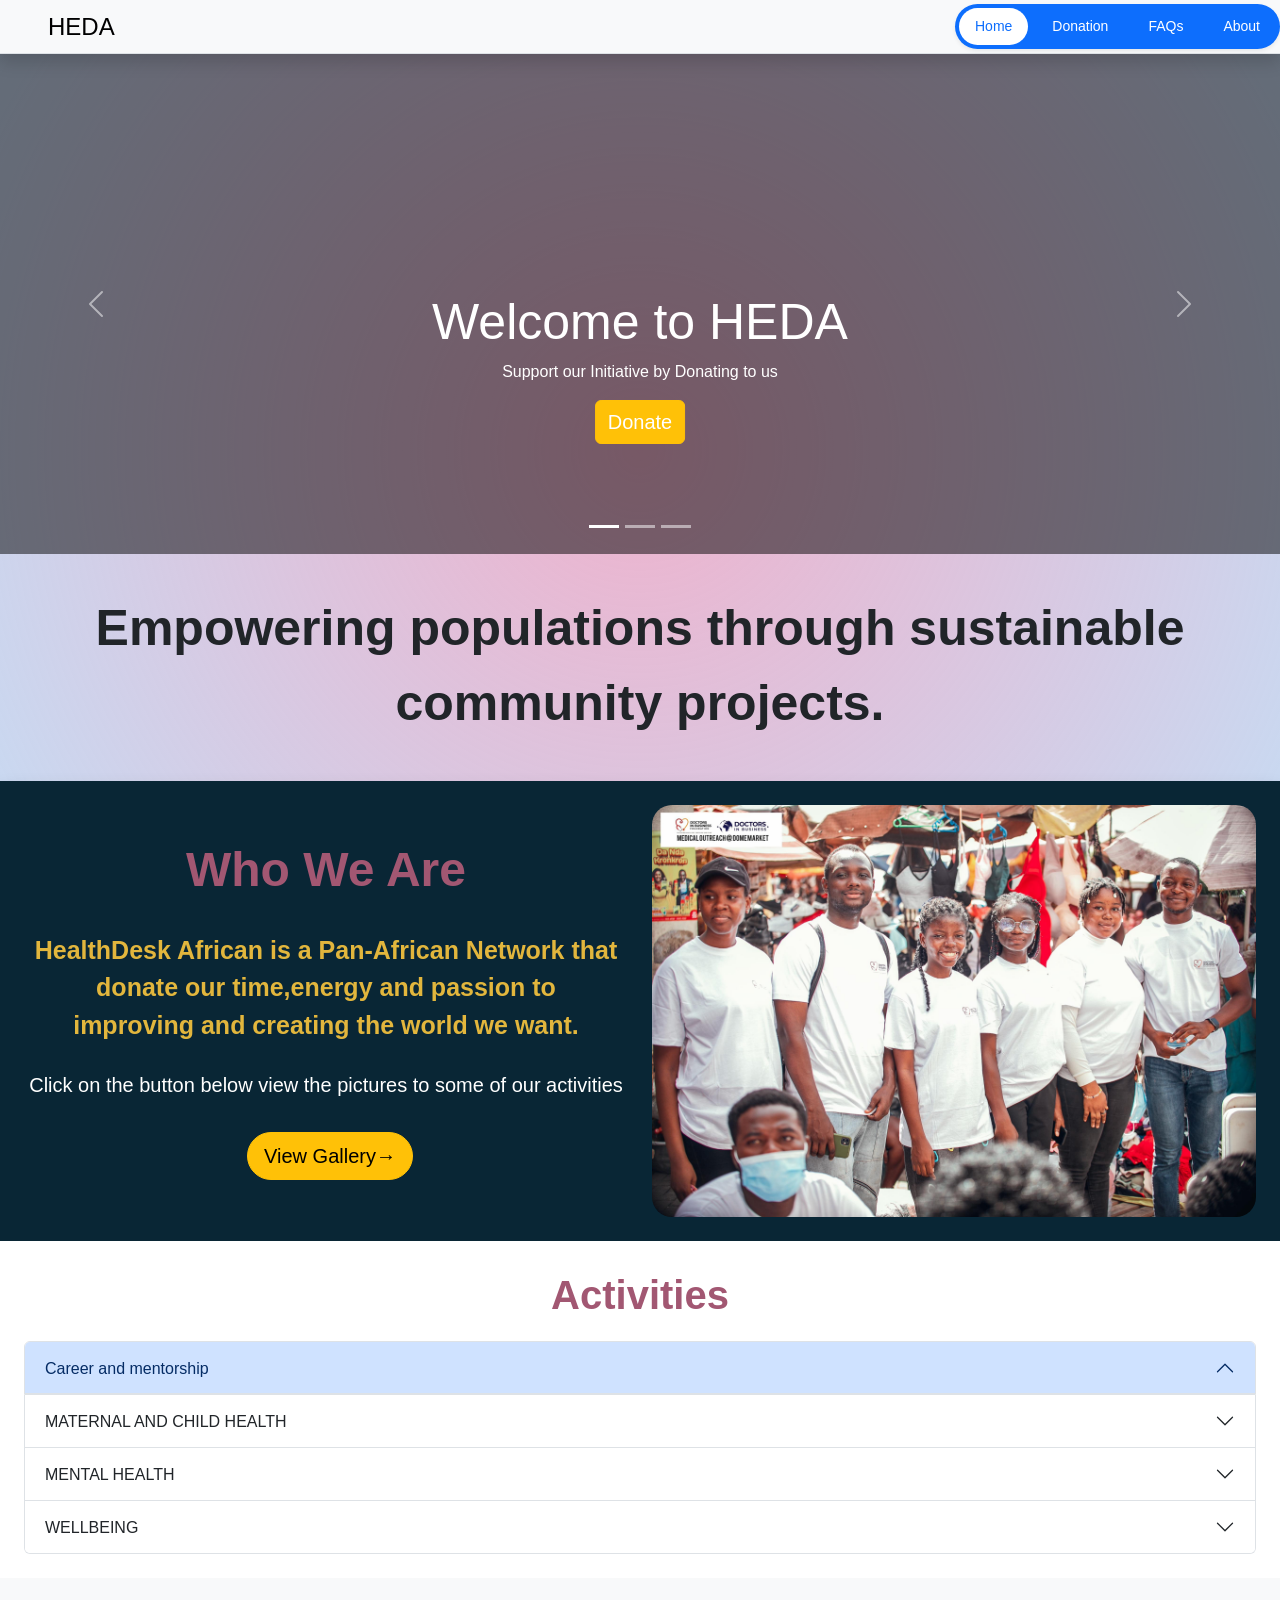
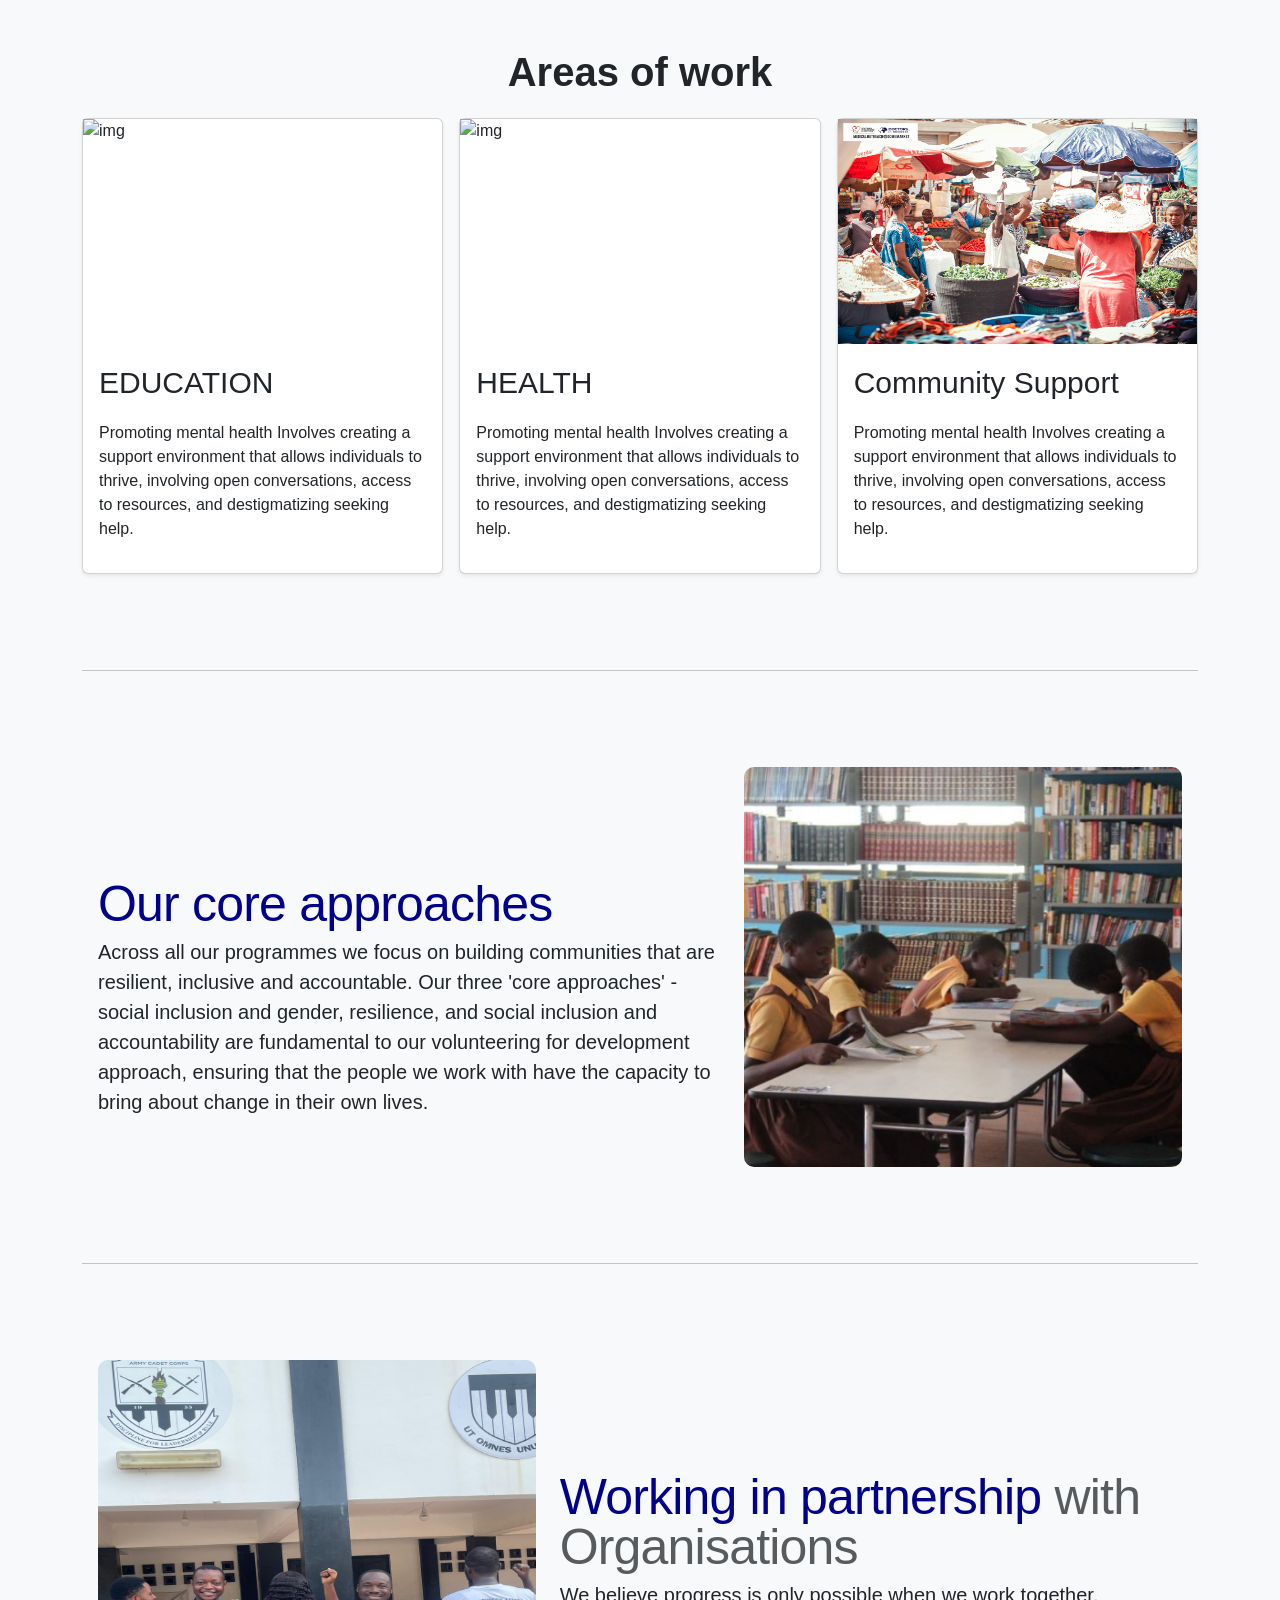
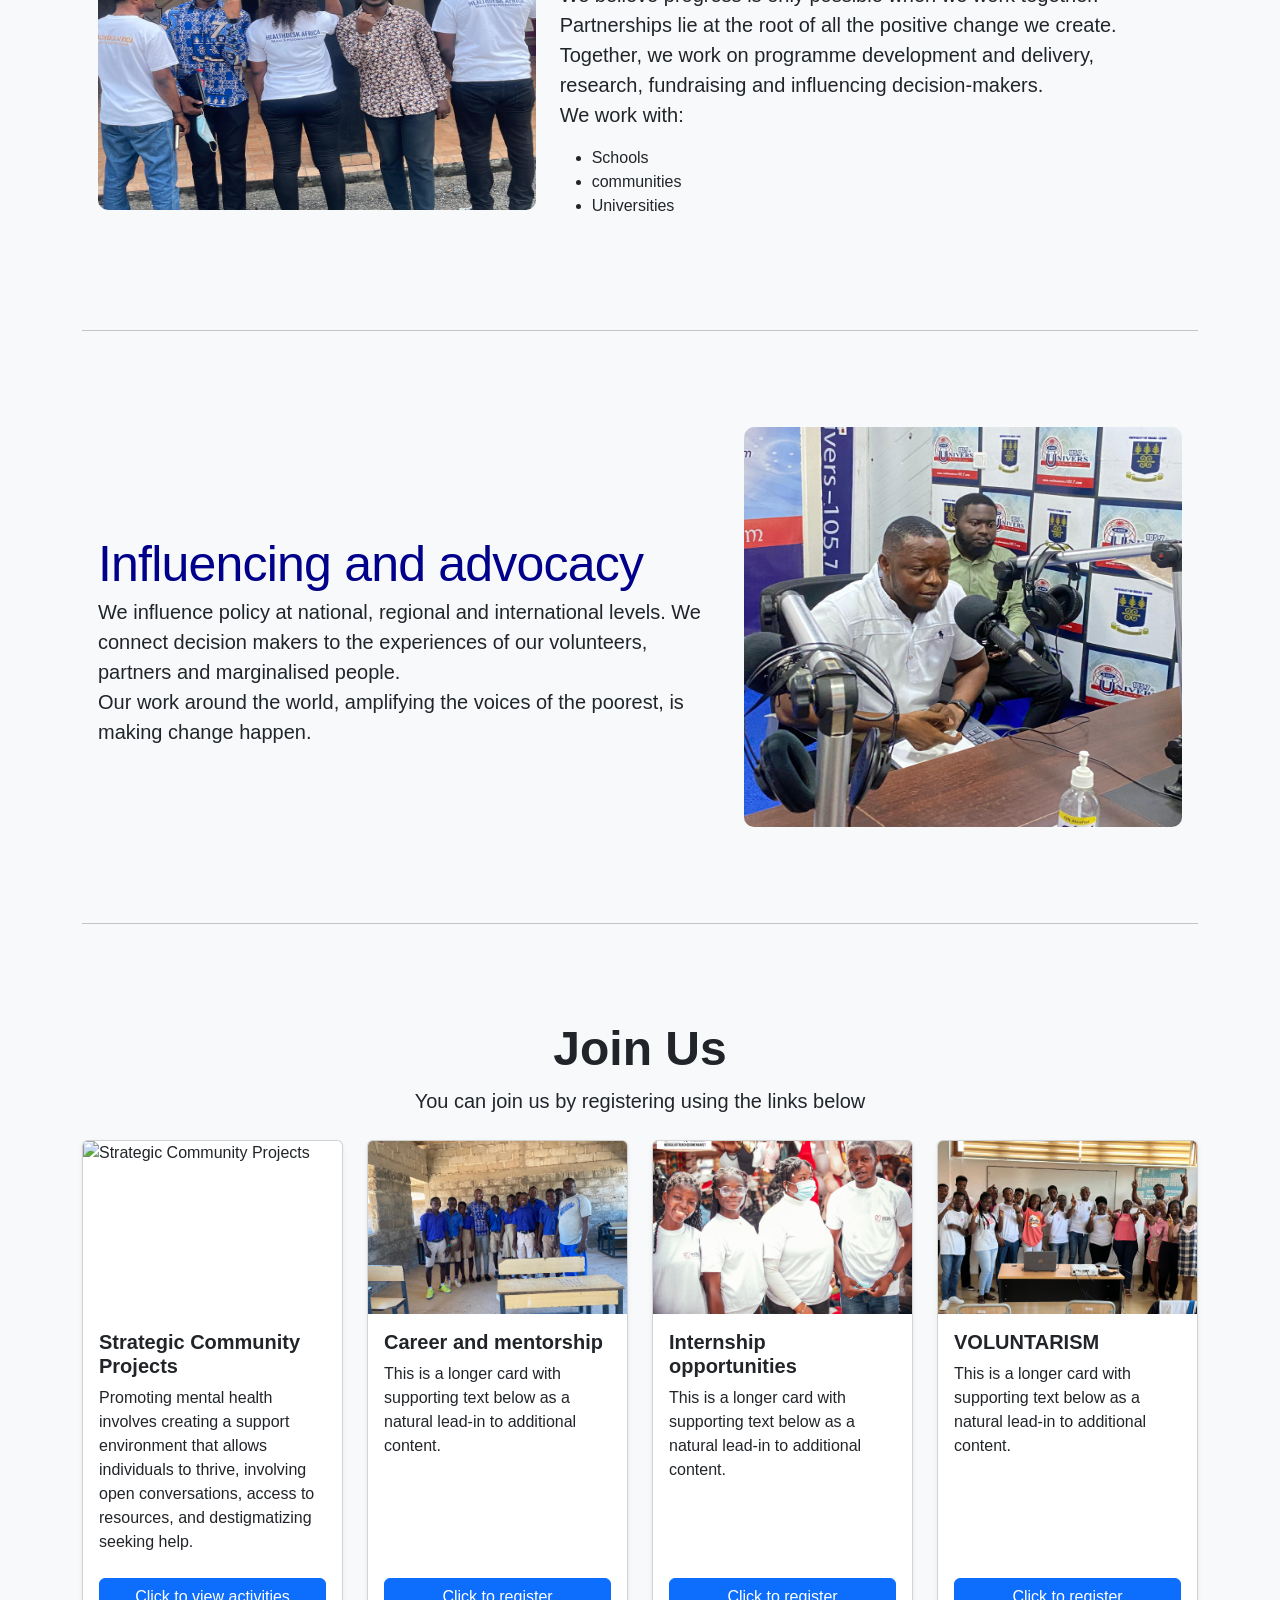
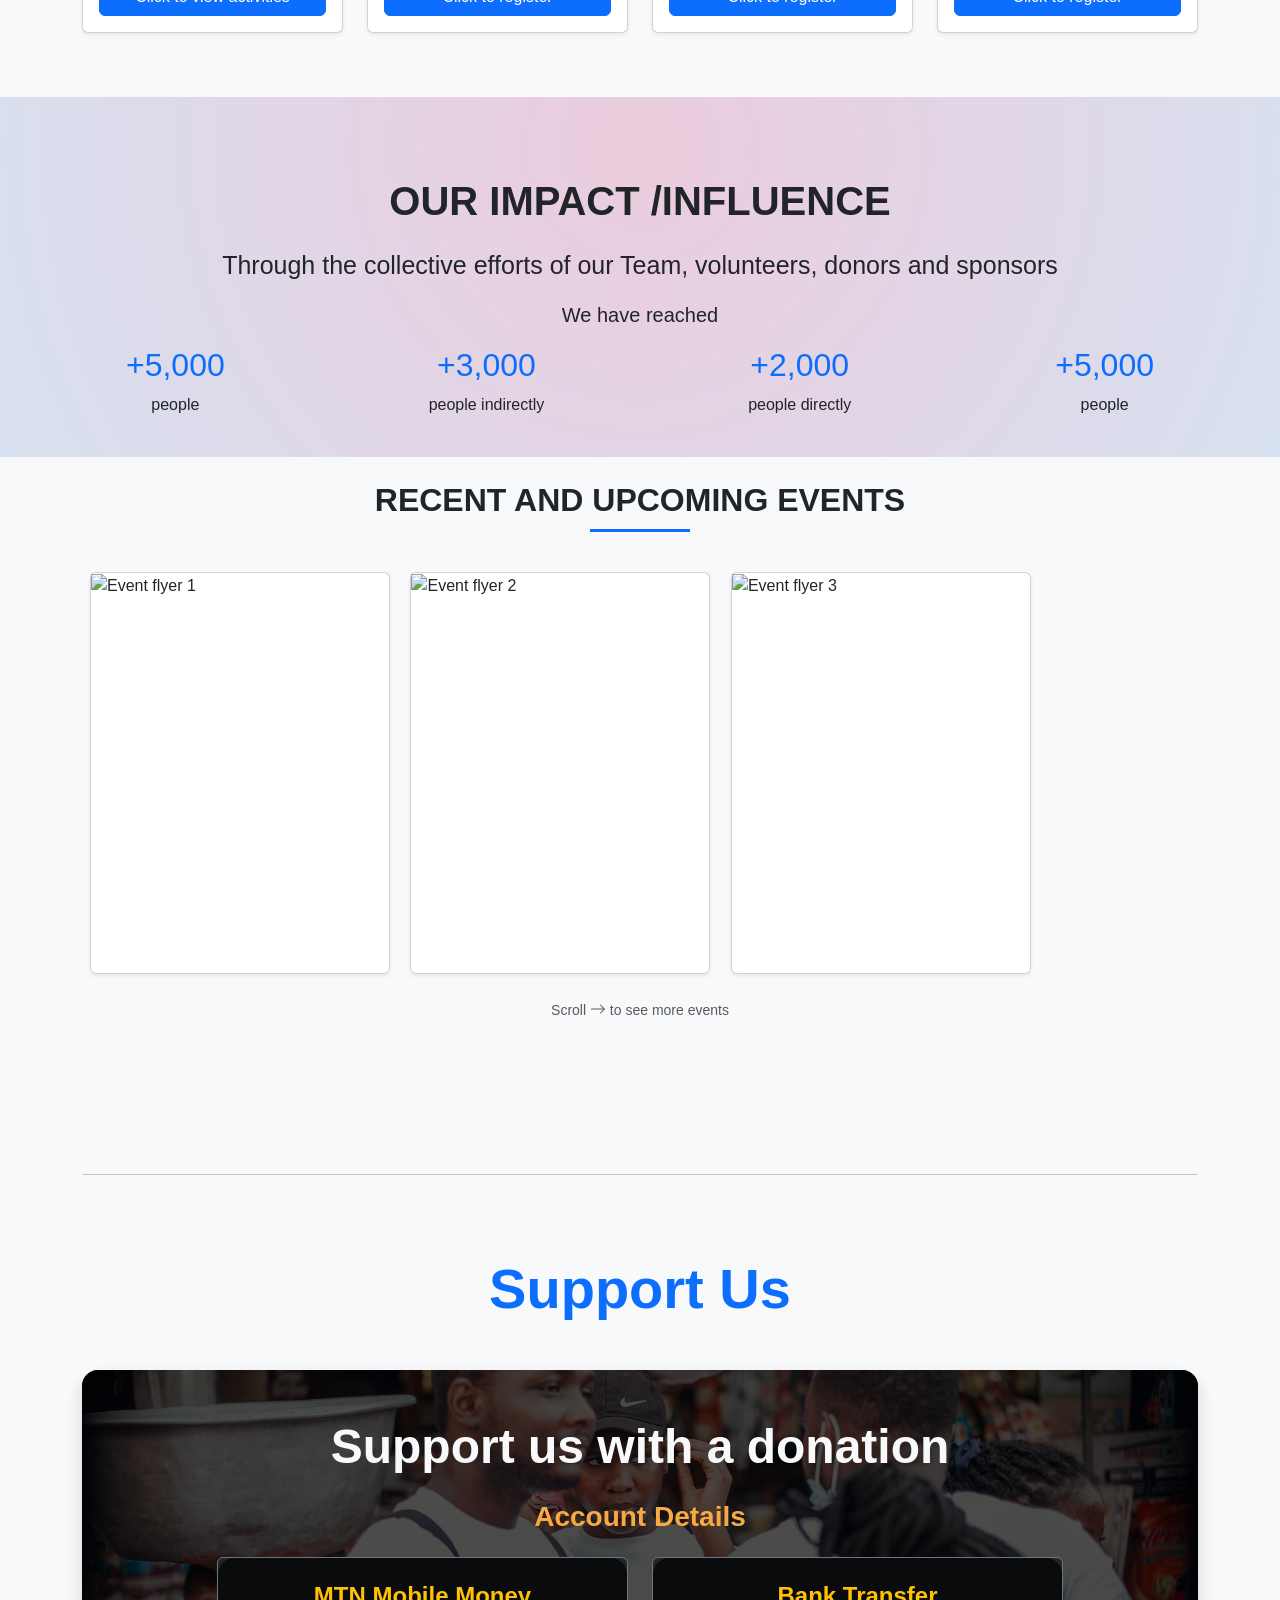
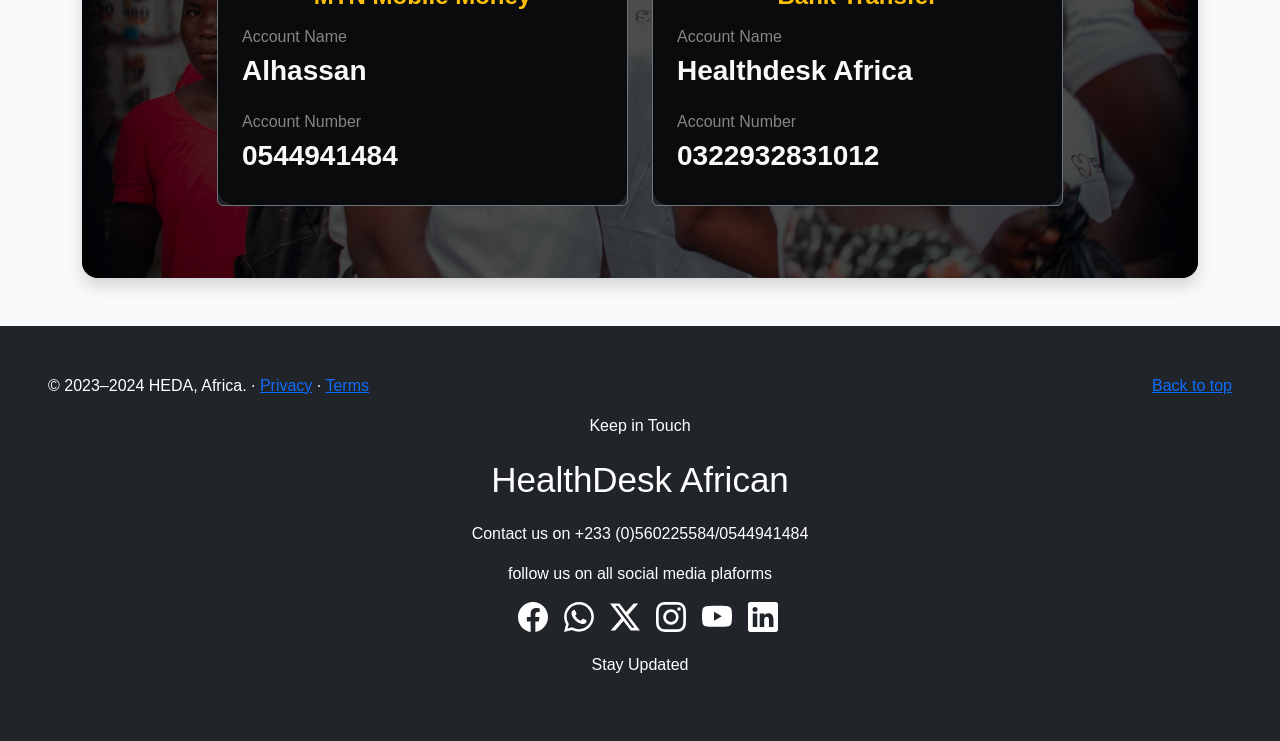
==== index.html @ dcba585f "modified account details" ====
<!doctype html>
<html lang="en" data-bs-theme="auto">
  <head><script src="../assets/js/color-modes.js"></script>

    <meta charset="utf-8">
    <meta name="viewport" content="width=device-width, initial-scale=1">
    <meta name="description" content="HEDA Africa">
    <meta name="generator" content="Hugo 0.112.5">
    <title>Welcome</title>

   <!--  <link rel="canonical" href="https://getbootstrap.com/docs/5.3/examples/carousel/"> -->

    

    

<link href="./assets/bootstrap.min.css" rel="stylesheet">

    <style>
      body, html {
  height: 100%;
  margin: 0;
  font-family: Arial, Helvetica, sans-serif;
}



.hero-text {
  text-align: center;
  position: absolute;
  top: 40%;
  left: 50%;
  transform: translate(-50%, -50%);
  color: white;
}

.hero-text button {
  border: none;
  outline: 0;
  display: inline-block;
  padding: 10px 25px;
  color: black;
  background-color: #ddd;
  text-align: center;
  cursor: pointer;
}

.hero-text button:hover {
  background-color: #555;
  color: white;
}
     
      .bd-placeholder-img {
        font-size: 1.125rem;
        text-anchor: middle;
        -webkit-user-select: none;
        -moz-user-select: none;
        user-select: none;
      }

      @media (min-width: 768px) {
        .bd-placeholder-img-lg {
          font-size: 3.5rem;
        }
      }

      .b-example-divider {
        width: 100%;
        height: 3rem;
        background-color: rgba(0, 0, 0, .1);
        border: solid rgba(0, 0, 0, .15);
        border-width: 1px 0;
        box-shadow: inset 0 .5em 1.5em rgba(0, 0, 0, .1), inset 0 .125em .5em rgba(0, 0, 0, .15);
      }

      .b-example-vr {
        flex-shrink: 0;
        width: 1.5rem;
        height: 100vh;
      }

      .bi {
        vertical-align: -.125em;
        fill: currentColor;
      }

      .nav-scroller {
        position: relative;
        z-index: 2;
        height: 2.75rem;
        overflow-y: hidden;
      }

      .nav-scroller .nav {
        display: flex;
        flex-wrap: nowrap;
        padding-bottom: 1rem;
        margin-top: -1px;
        overflow-x: auto;
        text-align: center;
        white-space: nowrap;
        -webkit-overflow-scrolling: touch;
      }

      .btn-bd-primary {
        --bd-violet-bg: #712cf9;
        --bd-violet-rgb: 112.520718, 44.062154, 249.437846;

        --bs-btn-font-weight: 600;
        --bs-btn-color: var(--bs-white);
        --bs-btn-bg: var(--bd-violet-bg);
        --bs-btn-border-color: var(--bd-violet-bg);
        --bs-btn-hover-color: var(--bs-white);
        --bs-btn-hover-bg: #6528e0;
        --bs-btn-hover-border-color: #6528e0;
        --bs-btn-focus-shadow-rgb: var(--bd-violet-rgb);
        --bs-btn-active-color: var(--bs-btn-hover-color);
        --bs-btn-active-bg: #5a23c8;
        --bs-btn-active-border-color: #5a23c8;
      }
      .bd-mode-toggle {
        z-index: 1500;
      }

      a:active{
        border-bottom: 2px solid red;
      }
      #wwa-para{
        font-size: 17px;color:#e2b63d;padding: 10px;font-weight: bold;
      }

      #emp-para{
        font-size: 30px;font-weight: bold;margin-top: 5px;
      }

      @media only screen and (min-width: 768px) {
            #wwa-para {
                font-size: 25px;
            }
            #emp-para {
              font-size: 50px;font-weight: bold;
            }
        }

        #Img{
          height: 300px;width: 100%;
    }

    @media only screen and (min-width: 768px) {
      #Img {
        height: 500px;width: 100%;
          }
      }

      #wwa-img{
        width: 100%;height: 300px;background-color:black;background-image: url('assets/images/whoweare.jpg');
      background-size: cover;background-position: center;background-repeat: no-repeat;border-radius: 10px;
    }

    @media only screen and (min-width: 768px) {
      #wwa-img {
        width: 100%;height: 650px;background-color:black;background-image: url('assets/images/whoweare.jpg');
      background-size: cover;background-position: center;background-repeat: no-repeat;border-radius: 10px;
          }
      }

      .hero-image{
        background-image: linear-gradient(rgba(0, 0, 0, 0.5), rgba(0, 0, 0, 0.5)), url('./assets/images/Ghana_school_under_the_trees.JPG');
          height: 300px;
          background-position: center;
          background-repeat: no-repeat;
          background-size: cover;
          position: relative;

      }

      #hero-heading {
            font-size: 30px;
          }

      @media only screen and (min-width: 768px) {
        .hero-image {
          height: 140%;
          }

          #hero-heading {
            font-size: 50px;
          }

          
      }

      .hero-image2{
        background-image: linear-gradient(rgba(0, 0, 0, 0.5), rgba(0, 0, 0, 0.5)), url('./assets/images/schlib.jpg');
          height: 300px;
          background-position: center;
          background-repeat: no-repeat;
          background-size: cover;
          position: relative;

      }

      @media only screen and (min-width: 768px) {
        .hero-image2 {
          height: 100%;
          background-size: fill;
          }
      }

      .hero-image3{
        background-image: linear-gradient(rgba(0, 0, 0, 0.5), rgba(0, 0, 0, 0.5)), url('./assets/images/IMG_14401.jpg');
          height: 300px;
          background-position: center;
          background-repeat: no-repeat;
          background-size: cover;
          position: relative;

      }

      @media only screen and (min-width: 768px) {
        .hero-image3 {
          height: 135%;
          }
      }

      #donate-div{
        background-color: rgba(0, 0, 0, 0.966);opacity: 0.9;border-radius: 15px;width: 100%;height: 90%;
      }

      @media only screen and (min-width: 768px) {
        #donate-div {
          width: 50%;height: 90%;
          }
      }

      div.scroll-container {
            background-color: #333;
            overflow: auto;
            white-space: nowrap;
            padding: 10px;
          }

      div.scroll-container img {
                      padding: 10px;
                    }

      .gallerybox { 
            overflow-x: auto; 
        } 
          
      .imgbox img { 
            width: 400px; 
            height: 400px; 
            margin-right: 5px; 
            border-radius: 20px; 
            border: 2px solid rgb(138, 138, 128); 
        } 
          
      .imgbox { 
            display: flex; 
            flex-wrap: nowrap; 
        }
    
    .card-img-container {
      overflow: hidden;
      padding-top: 66.67%; /* 2:3 aspect ratio */
      position: relative;
    }
    
    .card-img-container img {
      position: absolute;
      top: 0;
      left: 0;
      width: 100%;
      height: 100%;
      object-fit: cover;
    }

    .events-title::after {
      content: '';
      display: block;
      width: 100px;
      height: 3px;
      background-color: #0d6efd;
      margin: 10px auto 0;
    }
    
    .scroll-container-gallery {
      overflow-x: auto;
      white-space: nowrap;
      -webkit-overflow-scrolling: touch;
      scrollbar-width: none; /* Firefox */
    }
    
    .scroll-container-gallery::-webkit-scrollbar {
      display: none; /* Chrome, Safari, Opera */
    }
    
    .gallery-item {
      display: inline-block;
      transition: transform 0.3s;
    }
    
    .gallery-item:hover {
      transform: translateY(-5px);
    }

    .card-img-wrapper {
      height: 400px;
      overflow: hidden;
    }
    
    .card-img-wrapper img {
      width: 100%;
      height: 100%;
      object-fit: cover;
      object-position: center;
    }
    
    .scroll-arrow {
      animation: bounce 1.5s infinite;
    }

    .section-title {
    font-size: 2.5rem;
    font-weight: bold;
    color: #A25772;
    margin-top: 2rem;
    margin-bottom: 2rem;
  }
  
  .donation-banner {
    background-image: url('assets/images/IMG_14401.jpg');
    background-size: cover;
    background-position: center;
    background-repeat: no-repeat;
    border-radius: 1rem;
    min-height: 500px;
  }
  
  .donation-banner .card-body {
    background-color: rgba(0, 0, 0, 0.7);
    border-radius: 1rem;
  }
  
  .donation-subtitle {
    color: rgb(247, 169, 68);
  }
  
  #support-title {
    color: #A25772;
  }
  
  @media (max-width: 768px) {
    .donation-banner {
      min-height: auto;
    }
  }
    
    @keyframes bounce {
      0%, 100% { transform: translateX(0); }
      50% { transform: translateX(10px); }
    }
    </style>

    
    <!-- Custom styles for this template -->
    <link href="carousel.css" rel="stylesheet">
  </head>
  <body style="padding: 0px;margin: 0px;background: rgba(238, 174, 202, 0.507);
  background: radial-gradient(circle, rgba(238, 174, 202, 0.952) 0%, rgba(148, 188, 233, 0.534) 100%);">
    <!-- <svg xmlns="http://www.w3.org/2000/svg" style="display: none;">
      <symbol id="check2" viewBox="0 0 16 16">
        <path d="M13.854 3.646a.5.5 0 0 1 0 .708l-7 7a.5.5 0 0 1-.708 0l-3.5-3.5a.5.5 0 1 1 .708-.708L6.5 10.293l6.646-6.647a.5.5 0 0 1 .708 0z"/>
      </symbol>
      <symbol id="circle-half" viewBox="0 0 16 16">
        <path d="M8 15A7 7 0 1 0 8 1v14zm0 1A8 8 0 1 1 8 0a8 8 0 0 1 0 16z"/>
      </symbol>
      <symbol id="moon-stars-fill" viewBox="0 0 16 16">
        <path d="M6 .278a.768.768 0 0 1 .08.858 7.208 7.208 0 0 0-.878 3.46c0 4.021 3.278 7.277 7.318 7.277.527 0 1.04-.055 1.533-.16a.787.787 0 0 1 .81.316.733.733 0 0 1-.031.893A8.349 8.349 0 0 1 8.344 16C3.734 16 0 12.286 0 7.71 0 4.266 2.114 1.312 5.124.06A.752.752 0 0 1 6 .278z"/>
        <path d="M10.794 3.148a.217.217 0 0 1 .412 0l.387 1.162c.173.518.579.924 1.097 1.097l1.162.387a.217.217 0 0 1 0 .412l-1.162.387a1.734 1.734 0 0 0-1.097 1.097l-.387 1.162a.217.217 0 0 1-.412 0l-.387-1.162A1.734 1.734 0 0 0 9.31 6.593l-1.162-.387a.217.217 0 0 1 0-.412l1.162-.387a1.734 1.734 0 0 0 1.097-1.097l.387-1.162zM13.863.099a.145.145 0 0 1 .274 0l.258.774c.115.346.386.617.732.732l.774.258a.145.145 0 0 1 0 .274l-.774.258a1.156 1.156 0 0 0-.732.732l-.258.774a.145.145 0 0 1-.274 0l-.258-.774a1.156 1.156 0 0 0-.732-.732l-.774-.258a.145.145 0 0 1 0-.274l.774-.258c.346-.115.617-.386.732-.732L13.863.1z"/>
      </symbol>
      <symbol id="sun-fill" viewBox="0 0 16 16">
        <path d="M8 12a4 4 0 1 0 0-8 4 4 0 0 0 0 8zM8 0a.5.5 0 0 1 .5.5v2a.5.5 0 0 1-1 0v-2A.5.5 0 0 1 8 0zm0 13a.5.5 0 0 1 .5.5v2a.5.5 0 0 1-1 0v-2A.5.5 0 0 1 8 13zm8-5a.5.5 0 0 1-.5.5h-2a.5.5 0 0 1 0-1h2a.5.5 0 0 1 .5.5zM3 8a.5.5 0 0 1-.5.5h-2a.5.5 0 0 1 0-1h2A.5.5 0 0 1 3 8zm10.657-5.657a.5.5 0 0 1 0 .707l-1.414 1.415a.5.5 0 1 1-.707-.708l1.414-1.414a.5.5 0 0 1 .707 0zm-9.193 9.193a.5.5 0 0 1 0 .707L3.05 13.657a.5.5 0 0 1-.707-.707l1.414-1.414a.5.5 0 0 1 .707 0zm9.193 2.121a.5.5 0 0 1-.707 0l-1.414-1.414a.5.5 0 0 1 .707-.707l1.414 1.414a.5.5 0 0 1 0 .707zM4.464 4.465a.5.5 0 0 1-.707 0L2.343 3.05a.5.5 0 1 1 .707-.707l1.414 1.414a.5.5 0 0 1 0 .708z"/>
      </symbol>
    </svg> -->

    <!-- <div class="dropdown position-fixed bottom-0 end-0 mb-3 me-3 bd-mode-toggle">
      <button class="btn btn-bd-primary py-2 dropdown-toggle d-flex align-items-center"
              id="bd-theme"
              type="button"
              aria-expanded="false"
              data-bs-toggle="dropdown"
              aria-label="Toggle theme (auto)">
        <svg class="bi my-1 theme-icon-active" width="1em" height="1em"><use href="#circle-half"></use></svg>
        <span class="visually-hidden" id="bd-theme-text">Toggle theme</span>
      </button>
      <ul class="dropdown-menu dropdown-menu-end shadow" aria-labelledby="bd-theme-text">
        <li>
          <button type="button" class="dropdown-item d-flex align-items-center" data-bs-theme-value="light" aria-pressed="false">
            <svg class="bi me-2 opacity-50 theme-icon" width="1em" height="1em"><use href="#sun-fill"></use></svg>
            Light
            <svg class="bi ms-auto d-none" width="1em" height="1em"><use href="#check2"></use></svg>
          </button>
        </li>
        <li>
          <button type="button" class="dropdown-item d-flex align-items-center" data-bs-theme-value="dark" aria-pressed="false">
            <svg class="bi me-2 opacity-50 theme-icon" width="1em" height="1em"><use href="#moon-stars-fill"></use></svg>
            Dark
            <svg class="bi ms-auto d-none" width="1em" height="1em"><use href="#check2"></use></svg>
          </button>
        </li>
        <li>
          <button type="button" class="dropdown-item d-flex align-items-center active" data-bs-theme-value="auto" aria-pressed="true">
            <svg class="bi me-2 opacity-50 theme-icon" width="1em" height="1em"><use href="#circle-half"></use></svg>
            Auto
            <svg class="bi ms-auto d-none" width="1em" height="1em"><use href="#check2"></use></svg>
          </button>
        </li>
      </ul>
    </div> -->

    
    <!-- <header data-bs-theme="dark ">
      <nav class="navbar navbar-expand-md navbar-dark fixed-top bg-primary">
        <div class="container-fluid">
          <a class="navbar-brand" href="#">Carousel</a>
          <button class="navbar-toggler" type="button" data-bs-toggle="collapse" data-bs-target="#navbarCollapse" aria-controls="navbarCollapse" aria-expanded="false" aria-label="Toggle navigation">
            <span class="navbar-toggler-icon"></span>
          </button>
          <div class="collapse navbar-collapse" id="navbarCollapse">
            <ul class="navbar-nav me-auto mb-2 mb-md-0">
              <li class="nav-item">
                <a class="nav-link active" aria-current="page" href="#">Home</a>
              </li>
              <li class="nav-item">
                <a class="nav-link" href="#">Link</a>
              </li>
              <li class="nav-item">
                <a class="nav-link disabled">Disabled</a>
              </li>
            </ul>
            <form class="d-flex" role="search">
              <input class="form-control me-2" type="search" placeholder="Search" aria-label="Search">
              <button class="btn btn-outline-success" type="submit">Search</button>
            </form>
          </div>
        </div>
      </nav>
    </header> -->
<!-- <div class=" bg-info" style="height: 50px;margin-bottom: 0px;">
  <header class="d-flex flex-wrap justify-content-center  mb-0 border-bottom ">
    <a href="/" class="d-flex align-items-center mb-3 mb-md-0 me-md-auto link-body-emphasis text-decoration-none">
      <svg class="bi me-2" width="40" height="32"><use xlink:href="#bootstrap"/></svg>
      <span class="fs-4">Simple header</span>
    </a>

    <ul class="nav nav-pills">
      <li class="nav-item"><a href="#" class="nav-link " aria-current="page">Home</a></li>
      <li class="nav-item"><a href="#" class="nav-link">Features</a></li>
      <li class="nav-item"><a href="#" class="nav-link">FAQs</a></li>
      <li class="nav-item"><a href="#" class="nav-link">About</a></li>
    </ul>
  </header>
</div> -->

<div class="bg-light shadow" id="navheader" style="margin-top: 0px;position: sticky;top: 0px;z-index: 1;">
  <header class="d-flex flex-wrap justify-content-center py-1  border-bottom">
    <a href="index.html" class="d-flex align-items-center mb-3 mb-md-0 me-md-auto link-body-emphasis text-decoration-none">
      <svg class="bi me-2" width="40" height="32"><use xlink:href="#bootstrap"/></svg>
      <span class="fs-4">HEDA</span>
    </a>

<!--     <ul class="nav nav-pills">
      <li class="nav-item" style="border-bottom: 2px solid red;"><a href="#navheader" class="nav-link" style=""  aria-current="page">Home</a></li>
      <li class="nav-item"><a href="donation.html" class="nav-link">Donate</a></li>
      <li class="nav-item"><a href="faq.html" class="nav-link">FAQs</a></li>
      <li class="nav-item"><a href="about.html" class="nav-link">About</a></li>
    </ul> -->
    <ul class="nav nav-pills nav-fill gap-2 p-1 small bg-primary rounded-5 shadow-sm" id="pillNav2" role="tablist" style="--bs-nav-link-color: var(--bs-white); --bs-nav-pills-link-active-color: var(--bs-primary); --bs-nav-pills-link-active-bg: var(--bs-white);">
      <li class="nav-item" role="presentation">
        <button class="nav-link active rounded-5" onclick="window.location.href='#navheader'"  id="home-tab2" data-bs-toggle="tab" type="button" role="tab" aria-selected="true">Home</a>
      </li>
      <li class="nav-item" role="presentation">
        <button class="nav-link rounded-5" onclick="window.location.href='donation.html'" id="profile-tab2" data-bs-toggle="tab" type="button" role="tab" aria-selected="false">Donation</button>
      </li>
      <li class="nav-item" role="presentation">
        <button class="nav-link rounded-5" onclick="window.location.href='faq.html'" id="contact-tab2" data-bs-toggle="tab" type="button" role="tab" aria-selected="false">FAQs</button>
      </li>
      <li class="nav-item" role="presentation">
        <button class="nav-link rounded-5" onclick="window.location.href='about.html'"  id="contact-tab2" data-bs-toggle="tab" type="button" role="tab" aria-selected="false">About</button>
      </li>
    </ul>
  </header>
</div>
<main style="margin-top:0px;">

  <div id="myCarousel" class="carousel slide mb-2" id="Img"   data-bs-ride="carousel" data-bs-theme="light">
    <div class="carousel-indicators">
      <button type="button" data-bs-target="#myCarousel" data-bs-slide-to="0" class="active" aria-current="true" aria-label="Slide 1"></button>
      <button type="button" data-bs-target="#myCarousel" data-bs-slide-to="1" aria-label="Slide 2"></button>
      <button type="button" data-bs-target="#myCarousel" data-bs-slide-to="2" aria-label="Slide 3"></button>
    </div>
    <div class="carousel-inner" id="Img">
      <div class="carousel-item active">
        <!-- <svg class="bd-placeholder-img" width="100%" height="100%" xmlns="http://www.w3.org/2000/svg" aria-hidden="true" preserveAspectRatio="xMidYMid slice" focusable="false"><rect width="100%" height="100%" fill="var(--bs-secondary-color)"/></svg>
         -->
         <!-- <div id="Img" style="">
          <img src="assets/images/Ghana_school_under_the_trees.JPG" alt=""  style="height: 100%;width: 100%;object-fit: fill;">
         </div>
          -->
          <div class="hero-image" style="">
            <div class="hero-text">
              <h1 id="hero-heading" style="">Welcome to HEDA</h1>
              <p>Support our Initiative by Donating to us</p>
              <a class="btn btn-warning" href="#support-div" style="font-size: 20px;color: white;"  href="">Donate</a>
            </div>
          </div>
        <!-- <div class="container d-flex align-items-end">
          <div class="carousel-caption text-center bg-dark">
            <h1>Example headline.</h1>
            <p class="opacity-75">Changing lives through community service</p>
            <p><a class="btn btn-lg btn-primary" href="#">Sign up today</a></p>
          </div>
        </div> -->
        <!-- <div style="position: absolute;
        bottom: 0px;
        left: 10px;width: 40%;height: 100px;background-color: black; opacity: 0.8;">
            <p class="text-start ps-5" style="color: white; font-size: 50px;font-weight: bold;">Donate to Us <span> <a class="btn btn-warning" style="font-size: 20px;color: white;"  href="">Donate</a> </span></p>
        </div> -->
      </div>
      <div class="carousel-item">
         <div class="hero-image2" style="">
          <div class="hero-text">
            <h1 id="hero-heading" style="">Welcome to HEDA</h1>
            <p>Support our Initiative by Donating to us</p>
            <a class="btn btn-warning" href="#support-div" style="font-size: 20px;color: white;"  href="">Donate</a>
          </div>
        </div>

      </div>
      <div class="carousel-item">
        <!-- <svg class="bd-placeholder-img" width="100%" height="100%" xmlns="http://www.w3.org/2000/svg" aria-hidden="true" preserveAspectRatio="xMidYMid slice" focusable="false"><rect width="100%" height="100%" fill="var(--bs-secondary-color)"/></svg>
         -->
         <div class="hero-image3" style="">
          <div class="hero-text">
            <h1 d="hero-heading" style="">Impact the Under Priviledge</h1>
            <p>Impact the Under Priviledge by funding Some of our project</p>
            <a class="btn btn-warning" href="donation.html" style="font-size: 20px;color: white;"  href="">Donate</a>
          </div>
        </div>
      </div>
    </div>
    <button class="carousel-control-prev" type="button" data-bs-target="#myCarousel" data-bs-slide="prev">
      <span class="carousel-control-prev-icon" aria-hidden="true"></span>
      <span class="visually-hidden">Previous</span>
    </button>
    <button class="carousel-control-next" type="button" data-bs-target="#myCarousel" data-bs-slide="next">
      <span class="carousel-control-next-icon" aria-hidden="true"></span>
      <span class="visually-hidden">Next</span>
    </button>
  </div>




  <div class="marketing" style="">

    
    <div class="container p-4 text-center">
      <p class="text-dark" id="emp-para" style="">Empowering populations through sustainable community projects.</p>
      
    </div>

    <!-- <div class="p-4 shadow" style="background-color: #092635;">
      <div class="container">
        <div>
          <p class="" style="font-size: 40px;font-weight: bold;color: #A25772;">Who We Are</p>
          <h5 class="" style="color:darkblue"></h5>
          <div class="d-flex align-items-end" id="wwa-img" style="">
            <div class="" style="width: 100%;height: 15dvh;background-color: black;opacity: 0.9;border-radius: 10px;">
              <p  id="wwa-para" style="">HealthDesk African is a Pan-African Network that donate our time,energy and passion to improving and creating the world we want.</p>
            </div>
          </div>
        </div>
      </div>
    </div> -->
    <!-- second for trial -->
    <div class="p-4 shadow" style="background-color: #092635;">
      <div class="text-center">
        <div class="row">
          <div class="col-sm-6 mb-2 text-white d-flex align-items-center " >
            <div class="" style="">
              <div>
                <p class="" style="font-size: 3em;font-weight: bold;color: #A25772;font-family: Arial, Helvetica, sans-serif;">Who We Are</p>
                <div>
                  <p class="text-center" id="wwa-para" style="">HealthDesk African is a Pan-African Network that donate our time,energy and passion to improving and creating the world we want.</p>
                  <p class="lead">Click on the button below view the pictures to some of our activities</p>
                </div>

                <div class="text-center">
                  <a class="btn btn-lg btn-warning ms-2 mt-3 rounded-5" href="activities.html" style="font-size: 20px;color: black;"  href="">View Gallery&rarr;</a>
                </div>
              </div>
            </div>
          </div>
          <div class="col-sm-6 text-white d-flex align-items-center">
            <img class="float" src="assets/images/whoweare.jpg" style="width: 100%;height: 100%; border-radius: 20px;" alt="">
          </div>
          
        </div>
      </div>
    </div>
    <div class=" p-4 bg-white w-100 h-100" style="margin-top: 0px; margin-bottom: 0px;" >
      <!-- <p style="font-size: 30px;">HealthDesk African is a Pan-African Network that donate our time,energy and passion to improving and creating the world we want.</p> -->
      <p class="text-center"  style="font-size: 40px;font-weight: bold;margin-top: 0px;color: #A25772">Activities</p><!-- class="text-primary" -->
      <!-- <ul>
        <li>Career and mentorship</li>
        <li>MATERNAL AND CHILD HEALTH</li>
        <li>MENTAL HEALTH</li>
        <li>WELLBEING</li>
      </ul> -->
      <div class="accordion" id="accordionExample">
        <div class="accordion-item">
          <h2 class="accordion-header">
            <button class="accordion-button" type="button" data-bs-toggle="collapse" data-bs-target="#collapseOne" aria-expanded="true" aria-controls="collapseOne">
              Career and mentorship
            </button>
          </h2>
          <div id="collapseOne" class="accordion-collapse collapse " data-bs-parent="#accordionExample">
            <div class="accordion-body">
              <strong>This is the first item's accordion body.</strong> It is shown by default, until the collapse plugin adds the appropriate classes that we use to style each element. These classes control the overall appearance, as well as the showing and hiding via CSS transitions. You can modify any of this with custom CSS or overriding our default variables. It's also worth noting that just about any HTML can go within the <code>.accordion-body</code>, though the transition does limit overflow.
            </div>
          </div>
        </div>
        <div class="accordion-item">
          <h2 class="accordion-header">
            <button class="accordion-button collapsed" type="button" data-bs-toggle="collapse" data-bs-target="#collapseTwo" aria-expanded="false" aria-controls="collapseTwo">
              MATERNAL AND CHILD HEALTH
            </button>
          </h2>
          <div id="collapseTwo" class="accordion-collapse collapse" data-bs-parent="#accordionExample">
            <div class="accordion-body">
              <strong>This is the second item's accordion body.</strong> It is hidden by default, until the collapse plugin adds the appropriate classes that we use to style each element. These classes control the overall appearance, as well as the showing and hiding via CSS transitions. You can modify any of this with custom CSS or overriding our default variables. It's also worth noting that just about any HTML can go within the <code>.accordion-body</code>, though the transition does limit overflow.
            </div>
          </div>
        </div>
        <div class="accordion-item">
          <h2 class="accordion-header">
            <button class="accordion-button collapsed" type="button" data-bs-toggle="collapse" data-bs-target="#collapseThree" aria-expanded="false" aria-controls="collapseThree">
              MENTAL HEALTH
            </button>
          </h2>
          <div id="collapseThree" class="accordion-collapse collapse" data-bs-parent="#accordionExample">
            <div class="accordion-body">
              <strong>This is the third item's accordion body.</strong> It is hidden by default, until the collapse plugin adds the appropriate classes that we use to style each element. These classes control the overall appearance, as well as the showing and hiding via CSS transitions. You can modify any of this with custom CSS or overriding our default variables. It's also worth noting that just about any HTML can go within the <code>.accordion-body</code>, though the transition does limit overflow.
            </div>
          </div>
        </div>
        <div class="accordion-item">
          <h2 class="accordion-header">
            <button class="accordion-button collapsed" type="button" data-bs-toggle="collapse" data-bs-target="#collapseFour" aria-expanded="false" aria-controls="collapseThree">
              WELLBEING
            </button>
          </h2>
          <div id="collapseFour" class="accordion-collapse collapse" data-bs-parent="#accordionExample">
            <div class="accordion-body">
              <strong>This is the third item's accordion body.</strong> It is hidden by default, until the collapse plugin adds the appropriate classes that we use to style each element. These classes control the overall appearance, as well as the showing and hiding via CSS transitions. You can modify any of this with custom CSS or overriding our default variables. It's also worth noting that just about any HTML can go within the <code>.accordion-body</code>, though the transition does limit overflow.
            </div>
          </div>
        </div>
      </div>
    </div>


    

    <!-- cards -->
  
    <div class="album py-5 bg-light">
      <div class="py-3" style="">

        <div class="container" >
          <p class="text-center" style="font-size: 40px;font-weight: bold;">Areas of work</p>
          <div class="row row-cols-1 row-cols-sm-2 row-cols-md-3 g-3">
            <div class="col">
              <div class="card shadow-sm">
                <!-- <svg class="bd-placeholder-img card-img-top" width="100%" height="225" xmlns="http://www.w3.org/2000/svg" role="img" aria-label="Placeholder: Thumbnail" preserveAspectRatio="xMidYMid slice" focusable="false"><title>Placeholder</title><rect width="100%" height="100%" fill="#55595c"/><text x="50%" y="50%" fill="#eceeef" dy=".3em">Thumbnail</text></svg>
                 -->
                 <img src="assets/images/Ghana_school_under_the_trees.JPG" style="width:100%; height:225px" alt="img">
                 <div class="card-body">
                  <p style="font-size:30px">EDUCATION</p>
                  <p class="card-text">Promoting mental health Involves creating a support environment that allows individuals to thrive, involving open conversations, access to resources, and destigmatizing seeking help.</p>
                  <div class="d-flex justify-content-between align-items-center">
                    <!-- <div class="btn-group">
                      <button type="button" class="btn btn-sm btn-outline-secondary">View</button>
                      <button type="button" class="btn btn-sm btn-outline-secondary">Edit</button>
                    </div> -->
                    <small class="text-body-secondary"></small>
                  </div>
                </div>
              </div>
            </div>
            <div class="col">
              <div class="card shadow-sm">
                <img src="assets/images/health2.JPG" style="width:100%; height:225px" alt="img">
                <div class="card-body">
                <p style="font-size:30px">HEALTH</p>
                  <p class="card-text">Promoting mental health Involves creating a support environment that allows individuals to thrive, involving open conversations, access to resources, and destigmatizing seeking help.</p>
                  <div class="d-flex justify-content-between align-items-center">
                    <!-- <div class="btn-group">
                      <button type="button" class="btn btn-sm btn-outline-secondary">View</button>
                      <button type="button" class="btn btn-sm btn-outline-secondary">Edit</button>
                    </div> -->
                    <small class="text-body-secondary"></small>
                  </div>
                </div>
              </div>
            </div>
            <div class="col">
              <div class="card shadow-sm">
                <img src="assets/images/community1.jpg" style="width:100%; height:225px" alt="img">
                <div class="card-body">
                  <p style="font-size:30px">Community Support</p>
                  <p class="card-text">Promoting mental health Involves creating a support environment that allows individuals to thrive, involving open conversations, access to resources, and destigmatizing seeking help.</p>
                  <div class="d-flex justify-content-between align-items-center">
                    <!-- div class="btn-group">
                      <button type="button" class="btn btn-sm btn-outline-secondary">View</button>
                      <button type="button" class="btn btn-sm btn-outline-secondary">Edit</button>
                    </div> -->
                    <small class="text-body-secondary"></small>
                  </div>
                </div>
              </div>
            </div>
  
        </div>
      </div>
      </div>

    <!-- START THE FEATURETTES -->
    <!-- <div class="">
      
      <div class="mt-3 container">
        <p class="" style="font-size: 40px;font-weight: bold;margin-top: 10px;color: #A25772">Featured Articles</p>
        <p class="mt-3">Read about current and former articles that HEDA has featured on. <br>
        <div class="row">
          <div class="col-sm-6 mb-3 mb-sm-0">
            <div class="card">
              <div class="card-body">
                <h5 class="card-title">Article Title</h5>
                <p class="card-text">With supporting text below as a natural lead-in to additional content.</p>
                <a href="#" class="btn btn-primary">Read More</a>
              </div>
            </div>
          </div>
          <div class="col-sm-6">
            <div class="card">
              <div class="card-body">
                <h5 class="card-title">Article Title</h5>
                <p class="card-text">With supporting text below as a natural lead-in to additional content.</p>
                <a href="#" class="btn btn-primary">Read More</a>
              </div>
            </div>
          </div>
        </div>
        
        </p>
      </div>
      
      <div class="container">
        <hr  style="margin-top: 20px;">
        <p class="" style="font-size: 40px;font-weight: bold;margin-top: 10px;color: #A25772">How we work</p>
        <p  style="font-size: 25px;font-weight: bold;margin-top: 10px;color:darkblue">Volunteering for development</p>
        <p> We know that people in developing countries have the power, courage and desire to help themselves. That’s why we use a volunteering for development approach that puts the most marginalised people first.</p>
        
      </div>
      
      <div class="container">
        <div class="row featurette mt-2">
          <div class="col-md-7 mb-10">
            <h2 class="featurette-heading fw-normal lh-1" style="font-weight: bold;color:darkblue ;">Our core approaches </h2>
            <p class="">Across all our programmes we focus on building communities that are resilient, inclusive and accountable.
              Our three 'core approaches' - social inclusion and gender, resilience, and social inclusion and accountability - are fundamental to our volunteering for development approach,
               ensuring that the people we work with have the capacity to bring about change in their own lives.</p>
          </div>
          <div class="col-md-5">
            <img src="assets/images/schlib.jpg" alt="" style="height:100% ;width: 100%;border-radius: 20px;">
          </div>
        </div>
        
      </div>
      
      <div class="p-2 mt-5" style="" >
        <div class="container">
          <div class="row featurette">
            <div class="col-md-7 order-md-2">
              <h2 class="featurette-heading fw-normal lh-1" style="color:darkblue ;">Working in partnership <span class="text-body-secondary text-white">with Organisations</span></h2>
              <p class="lead text-dark">We believe progress is only possible when we work together. <br>
      
                Partnerships lie at the root of all the positive change we create. Together, we work on programme development and delivery, research, fundraising and influencing decision-makers.
              <br>
              We work with:
              <ul class="text-dark">
                <li>Schools</li>
                <li>communities</li>
                <li>Universities</li>
              </ul>
              </p>
            </div>
            <div class="col-md-5 order-md-1">
             <img src="assets/images/partnerShip.jpg" alt="" style="height:80% ;width: 100%;border-radius: 20px;">
            </div>
          </div>
        </div>
      </div>

      <div class="">
        
        <div class="container ">
  
          <div class="row featurette">
            <div class="col-md-7">
              <h2 class="featurette-heading fw-normal lh-1" style="color:darkblue">Influencing and advocacy </h2>
              <p class="lead">We influence policy at national, regional and international levels. We connect decision makers to the experiences of our volunteers, partners and marginalised people.
                <br>
                Our work around the world, amplifying the voices of the poorest, is making change happen.
            </div>
            <div class="col-md-5">
             <img src="assets/images/advocacy1.JPG" alt="" style="height:100% ;width: 100%;border-radius: 20px;">
            </div>
          </div>
        </div>
      </div>
  


    </div> -->

   <!--  New Features -->
   <div class="container marketing">

    <!-- Three columns of text below the carousel -->
    

    <!-- START THE FEATURETTES -->

    <hr class="featurette-divider">

    <div class="row featurette p-3">
      <div class="col-md-7">
        <h2 class="featurette-heading fw-normal lh-1" style="font-weight: bold;color:darkblue ;">Our core approaches </h2>
        <p class="lead">Across all our programmes we focus on building communities that are resilient, inclusive and accountable.
          Our three 'core approaches' - social inclusion and gender, resilience, and social inclusion and accountability are fundamental to our volunteering for development approach,
           ensuring that the people we work with have the capacity to bring about change in their own lives.</p>
      </div>
      <div class="col-md-5">
        <!-- <svg class="bd-placeholder-img bd-placeholder-img-lg featurette-image img-fluid mx-auto" width="500" height="500" xmlns="http://www.w3.org/2000/svg" role="img" aria-label="Placeholder: 500x500" preserveAspectRatio="xMidYMid slice" focusable="false"><title>Placeholder</title><rect width="100%" height="100%" fill="var(--bs-secondary-bg)"/><text x="50%" y="50%" fill="var(--bs-secondary-color)" dy=".3em">500x500</text></svg> -->
        <img src="assets/images/schlib 1.png" alt="" style="height:400px ;width: 100%;border-radius: 10px;">
      </div>
    </div>

    <hr class="featurette-divider">

    <div class="row featurette p-3">
      <div class="col-md-7 order-md-2">
        <h2 class="featurette-heading fw-normal lh-1" style="color:darkblue ;">Working in partnership <span class="text-body-secondary text-white">with Organisations</span></h2>
        <p class="lead">We believe progress is only possible when we work together. <br>
      
          Partnerships lie at the root of all the positive change we create. Together, we work on programme development and delivery, research, fundraising and influencing decision-makers.
        <br>
        We work with:
        <ul class="text-dark">
          <li>Schools</li>
          <li>communities</li>
          <li>Universities</li>
        </ul>
      </p>
      </div>
      <div class="col-md-5 order-md-1">
        <!-- <svg class="bd-placeholder-img bd-placeholder-img-lg featurette-image img-fluid mx-auto" width="500" height="500" xmlns="http://www.w3.org/2000/svg" role="img" aria-label="Placeholder: 500x500" preserveAspectRatio="xMidYMid slice" focusable="false"><title>Placeholder</title><rect width="100%" height="100%" fill="var(--bs-secondary-bg)"/><text x="50%" y="50%" fill="var(--bs-secondary-color)" dy=".3em">500x500</text></svg> -->
        <img src="assets/images/partnerShip.jpg" alt="" style="height:450px ;width: 100%;border-radius: 10px;">
      </div>
    </div>

    <hr class="featurette-divider">

    <div class="row featurette p-3">
      <div class="col-md-7">
        <h2 class="featurette-heading fw-normal lh-1" style="color:darkblue">Influencing and advocacy </h2>
        <p class="lead">We influence policy at national, regional and international levels. We connect decision makers to the experiences of our volunteers, partners and marginalised people.
          <br>
          Our work around the world, amplifying the voices of the poorest, is making change happen.
        </p>
      </div>
      <div class="col-md-5">
        <!-- <svg class="bd-placeholder-img bd-placeholder-img-lg featurette-image img-fluid mx-auto" width="500" height="500" xmlns="http://www.w3.org/2000/svg" role="img" aria-label="Placeholder: 500x500" preserveAspectRatio="xMidYMid slice" focusable="false"><title>Placeholder</title><rect width="100%" height="100%" fill="var(--bs-secondary-bg)"/><text x="50%" y="50%" fill="var(--bs-secondary-color)" dy=".3em">500x500</text></svg> -->
        <img src="assets/images/advocacy1 1.png" alt="" style="height:400px ;width: 100%;border-radius: 10px;">
      </div>
    </div>

    <hr class="featurette-divider">

    <!-- /END THE FEATURETTES -->

  </div><!-- /.container -->

    <!-- <div class="container p-4">
      <hr>
      <p  style="font-size: 40px;font-weight: bold;margin-top: 50px;color: #A25772">RECENTS AND UPCOMING EVENTS </p>
      
        <div class="scroll-container">
          <img src="assets/images/flyer1.JPG" style="height: 400px;width: 400px;" alt="Cinque Terre">
          <img src="assets/images/flyer2.JPG" style="height: 400px;width: 400px;" alt="Forest">
        </div>
    </div> -->
    
    <section class="py-3 bg-light">
      <div class="container">
        <h2 class="display-5 fw-bold text-center">Join Us</h2>
        <p class="lead text-center mb-4">You can join us by registering using the links below</p>
        
        <div class="row row-cols-1 row-cols-sm-2 row-cols-lg-4 g-4">
          <!-- Card 1 -->
          <div class="col">
            <div class="card h-100 shadow-sm">
              <div class="card-img-container">
                <img src="assets/images/Ghana_school_under_the_trees.JPG" class="card-img-top" alt="Strategic Community Projects">
              </div>
              <div class="card-body d-flex flex-column">
                <h5 class="card-title fw-bold">Strategic Community Projects</h5>
                <p class="card-text flex-grow-1">Promoting mental health involves creating a support environment that allows individuals to thrive, involving open conversations, access to resources, and destigmatizing seeking help.</p>
                <a href="#" class="btn btn-primary mt-2">Click to view activities</a>
              </div>
            </div>
          </div>
          
          <!-- Card 2 -->
          <div class="col">
            <div class="card h-100 shadow-sm">
              <div class="card-img-container">
                <img src="assets/images/community2.jpg" class="card-img-top" alt="Career and mentorship">
              </div>
              <div class="card-body d-flex flex-column">
                <h5 class="card-title fw-bold">Career and mentorship</h5>
                <p class="card-text flex-grow-1">This is a longer card with supporting text below as a natural lead-in to additional content.</p>
                <a href="#" class="btn btn-primary mt-2">Click to register</a>
              </div>
            </div>
          </div>
          
          <!-- Card 3 -->
          <div class="col">
            <div class="card h-100 shadow-sm">
              <div class="card-img-container">
                <img src="assets/images/Internship.jpg" class="card-img-top" alt="Internship opportunities">
              </div>
              <div class="card-body d-flex flex-column">
                <h5 class="card-title fw-bold">Internship opportunities</h5>
                <p class="card-text flex-grow-1">This is a longer card with supporting text below as a natural lead-in to additional content.</p>
                <a href="#" class="btn btn-primary mt-2">Click to register</a>
              </div>
            </div>
          </div>
          
          <!-- Card 4 -->
          <div class="col">
            <div class="card h-100 shadow-sm">
              <div class="card-img-container">
                <img src="assets/images/volun2.jpg" class="card-img-top" alt="Voluntarism">
              </div>
              <div class="card-body d-flex flex-column">
                <h5 class="card-title fw-bold">VOLUNTARISM</h5>
                <p class="card-text flex-grow-1">This is a longer card with supporting text below as a natural lead-in to additional content.</p>
                <a href="#" class="btn btn-primary mt-2">Click to register</a>
              </div>
            </div>
          </div>
        </div>
      </div>
</section>


   <!--  New Cards -->
    </div>
    <div class="p-4 text-center" style="background-color: #e7eaef73">
      <p  style="font-size: 40px;font-weight: bold;margin-top: 50px;">OUR IMPACT /INFLUENCE  </p>
      <p class="text-center" style="font-size: 25px">
        Through the collective efforts of our Team, volunteers, donors and sponsors</p>
        <p style="font-size: 20px">We have reached</p>
      <div class="d-flex  justify-content-around">
        <div>
          <h2 class="text-primary">+5,000</h2>
          <p>people</p>
        </div>
        <div>
          <h2 class="text-primary">+3,000</h2>
          <p>people indirectly</p>
        </div>
        <div>
          <h2 class="text-primary">+2,000</h2>
          <p>people directly</p>
        </div>
        <div>
          <h2 class="text-primary">+5,000</h2>
          <p>people</p>
        </div>
      </div>
      

    </div>

    <!-- <div class="m-4">
      <div class="mt-5 mb-4">
        <p class="text-center" style="font-size: 30px;font-weight: bold;margin-top: 20px;">RECENTS AND UPCOMING EVENTS</p>
      </div>
      <div class="d-flex justify-content-center m-2">
        <div class="gallerybox"> 
          <div class="imgbox"> 
              <img src="assets/images/flyer1.JPG" alt="Img1"> 
              <img src="assets/images/flyer2.JPG"  alt="Img2"> 
              <img src="assets/images/flyer2.JPG"  alt="Img3"> 
            </div>
        </div>
      </div>
  </div> -->

<div class="bg-light">
  <div class="container py-4">
    <!-- Title Section -->
    <div class="row mb-4">
      <div class="col-12 text-center">
        <h2 class="events-title fw-bold mb-3">RECENT AND UPCOMING EVENTS</h2>
      </div>
    </div>
    
    <!-- Gallery Section -->
    <div class="row">
      <div class="col-12">
        <div class="scroll-container-gallery pb-3">
          <!-- Gallery Items -->
          <div class="gallery-item px-2">
            <div class="card shadow-sm" style="width: 300px;">
              <div class="card-img-wrapper">
                <img src="assets/images/flyer1.JPG" alt="Event flyer 1">
              </div>
            </div>
          </div>
          
          <div class="gallery-item px-2">
            <div class="card shadow-sm" style="width: 300px;">
              <div class="card-img-wrapper">
                <img src="assets/images/flyer2.JPG" alt="Event flyer 2">
              </div>
            </div>
          </div>
          
          <div class="gallery-item px-2">
            <div class="card shadow-sm" style="width: 300px;">
              <div class="card-img-wrapper">
                <img src="assets/images/flyer2.JPG" alt="Event flyer 3">
              </div>
            </div>
          </div>
        </div>
      </div>
    </div>
    
    <!-- Scroll Hint -->
    <div class="row">
      <div class="col-12 text-center text-muted mt-2">
        <small>
          Scroll 
          <svg xmlns="http://www.w3.org/2000/svg" width="16" height="16" fill="currentColor" class="bi bi-arrow-right scroll-arrow" viewBox="0 0 16 16">
            <path fill-rule="evenodd" d="M1 8a.5.5 0 0 1 .5-.5h11.793l-3.147-3.146a.5.5 0 0 1 .708-.708l4 4a.5.5 0 0 1 0 .708l-4 4a.5.5 0 0 1-.708-.708L13.293 8.5H1.5A.5.5 0 0 1 1 8z"/>
          </svg>
          to see more events
        </small>
      </div>
    </div>
  </div>



   
    <!-- /END THE FEATURETTES -->
    
    <div class="container py-5">
      <hr class="featurette-divider">
      
      <div class="text-center mb-5">
        <h2 class="display-4 fw-bold text-primary" id="support-title">Support Us</h2>
      </div>
      
      <div class="row justify-content-center">
        <div class="col-12">
          <div class="card donation-banner border-0 shadow">
            <div class="card-body p-md-5 p-3 text-white">
              <h2 class="card-title text-center mb-4 display-5 fw-bold text-light">Support us with a donation</h2>
              
              <div class="row justify-content-center mb-4">
                <div class="col-lg-10">
                  <h3 class="text-center mb-4 fw-bold donation-subtitle">Account Details</h3>
                  
                  <div class="row g-4">
                    <!-- MTN Mobile Money Payment Option -->
                    <div class="col-md-6">
                      <div class="card h-100 bg-dark border-secondary">
                        <div class="card-body p-4">
                          <h4 class="card-title text-center mb-3 text-warning fw-bold">MTN Mobile Money</h4>
                          <div class="mb-4">
                            <h6 class="text-white-50 mb-2">Account Name</h6>
                            <h3 class="text-light fw-bold">Alhassan</h3>
                          </div>
                          <div>
                            <h6 class="text-white-50 mb-2">Account Number</h6>
                            <h3 class="text-light fw-bold">0544941484</h3>
                          </div>
                        </div>
                      </div>
                    </div>
                    
                    <!-- Bank Transfer Payment Option -->
                    <div class="col-md-6">
                      <div class="card h-100 bg-dark border-secondary">
                        <div class="card-body p-4">
                          <h4 class="card-title text-center mb-3 text-warning fw-bold">Bank Transfer</h4>
                          <div class="mb-4">
                            <h6 class="text-white-50 mb-2">Account Name</h6>
                            <h3 class="text-light fw-bold">Healthdesk Africa</h3>
                          </div>
                          <div>
                            <h6 class="text-white-50 mb-2">Account Number</h6>
                            <h3 class="text-light fw-bold">0322932831012</h3>
                          </div>
                        </div>
                      </div>
                    </div>
                  </div>
                </div>
              </div>
            </div>
          </div>
        </div>
      </div>
    </div>
    <!-- /.container -->
    </div>


  <!-- FOOTER -->
  <!-- <footer class="bg-dark text-white">
    <p class="float-end"><a href="#">Back to top</a></p>
    <p>&copy; 2023–2024 Company, Inc. &middot; <a href="#">Privacy</a> &middot; <a href="#">Terms</a></p>
    <ul class="list-unstyled d-flex bg-dark text-white">
      
      <li class="ms-3"><a class="text-primary" href="#"><svg class="bi" width="24"  height="24"><use xlink:href="#twitter"/></svg></a></li>
      <li class="ms-3"><a class="text-white" href="#"><svg class="bi" width="24" height="24"><use xlink:href="#instagram"/></svg></a></li>
      <li class="ms-3"><a class="text-white" href="#"><svg class="bi" width="24" height="24"><use xlink:href="#facebook"/></svg></a></li>
      <p>hi</p>
    </ul>
  </footer> -->
</main>
<footer class="bg-dark text-white p-5">
  <p class="float-end"><a href="#">Back to top</a></p>
  <p>&copy; 2023–2024 HEDA, Africa. &middot; <a href="#">Privacy</a> &middot; <a href="#">Terms</a></p>
  <div class="text-center">
    <p>Keep in Touch </p>
    <p style="font-size: 35px">HealthDesk African</p>
    <p>Contact us on +233 (0)560225584/0544941484 </p>
    <p>follow us on all social media plaforms</p>
  </div>
  <div class="d-flex justify-content-center">
    <ul class="list-unstyled d-flex bg-dark text-white">
      <!-- <li class="ms-3"><a class="link -body-emphasis" href="#"><svg class="bi" width="24" height="24"><use xlink:href="#twitter"/></svg></a></li>
      <li class="ms-3"><a class="link-body-emphasis" href="#"><svg class="bi" width="24" height="24"><use xlink:href="#instagram"/></svg></a></li>
      <li class="ms-3"><a class="link-body-emphasis" href="#"><svg class="bi" width="24" height="24"><use xlink:href="#facebook"/></svg></a></li> -->
      
      <li class="ms-3"><a class="text-white" href="#"><svg xmlns="http://www.w3.org/2000/svg" width="30" height="30" fill="currentColor" class="bi bi-facebook" viewBox="0 0 16 16">
        <path d="M16 8.049c0-4.446-3.582-8.05-8-8.05C3.58 0-.002 3.603-.002 8.05c0 4.017 2.926 7.347 6.75 7.951v-5.625h-2.03V8.05H6.75V6.275c0-2.017 1.195-3.131 3.022-3.131.876 0 1.791.157 1.791.157v1.98h-1.009c-.993 0-1.303.621-1.303 1.258v1.51h2.218l-.354 2.326H9.25V16c3.824-.604 6.75-3.934 6.75-7.951"/>
      </svg></a></li>
      <li class="ms-3"><a class="text-white" href="#"><svg xmlns="http://www.w3.org/2000/svg" width="30" height="30" fill="currentColor" class="bi bi-whatsapp" viewBox="0 0 16 16">
        <path d="M13.601 2.326A7.854 7.854 0 0 0 7.994 0C3.627 0 .068 3.558.064 7.926c0 1.399.366 2.76 1.057 3.965L0 16l4.204-1.102a7.933 7.933 0 0 0 3.79.965h.004c4.368 0 7.926-3.558 7.93-7.93A7.898 7.898 0 0 0 13.6 2.326zM7.994 14.521a6.573 6.573 0 0 1-3.356-.92l-.24-.144-2.494.654.666-2.433-.156-.251a6.56 6.56 0 0 1-1.007-3.505c0-3.626 2.957-6.584 6.591-6.584a6.56 6.56 0 0 1 4.66 1.931 6.557 6.557 0 0 1 1.928 4.66c-.004 3.639-2.961 6.592-6.592 6.592zm3.615-4.934c-.197-.099-1.17-.578-1.353-.646-.182-.065-.315-.099-.445.099-.133.197-.513.646-.627.775-.114.133-.232.148-.43.05-.197-.1-.836-.308-1.592-.985-.59-.525-.985-1.175-1.103-1.372-.114-.198-.011-.304.088-.403.087-.088.197-.232.296-.346.1-.114.133-.198.198-.33.065-.134.034-.248-.015-.347-.05-.099-.445-1.076-.612-1.47-.16-.389-.323-.335-.445-.34-.114-.007-.247-.007-.38-.007a.729.729 0 0 0-.529.247c-.182.198-.691.677-.691 1.654 0 .977.71 1.916.81 2.049.098.133 1.394 2.132 3.383 2.992.47.205.84.326 1.129.418.475.152.904.129 1.246.08.38-.058 1.171-.48 1.338-.943.164-.464.164-.86.114-.943-.049-.084-.182-.133-.38-.232z"/>
      </svg></a>
      </li>
      <li class="ms-3"><a class="text-white" href="#"><svg xmlns="http://www.w3.org/2000/svg" width="30" height="30" fill="currentColor" class="bi bi-twitter-x" viewBox="0 0 16 16">
        <path d="M12.6.75h2.454l-5.36 6.142L16 15.25h-4.937l-3.867-5.07-4.425 5.07H.316l5.733-6.57L0 .75h5.063l3.495 4.633L12.601.75Zm-.86 13.028h1.36L4.323 2.145H2.865l8.875 11.633Z"/>
      </svg></a>
      </li>
      <li class="ms-3"><a class="text-white" href="#"><svg xmlns="http://www.w3.org/2000/svg" width="30" height="30" fill="currentColor" class="bi bi-instagram" viewBox="0 0 16 16">
        <path d="M8 0C5.829 0 5.556.01 4.703.048 3.85.088 3.269.222 2.76.42a3.917 3.917 0 0 0-1.417.923A3.927 3.927 0 0 0 .42 2.76C.222 3.268.087 3.85.048 4.7.01 5.555 0 5.827 0 8.001c0 2.172.01 2.444.048 3.297.04.852.174 1.433.372 1.942.205.526.478.972.923 1.417.444.445.89.719 1.416.923.51.198 1.09.333 1.942.372C5.555 15.99 5.827 16 8 16s2.444-.01 3.298-.048c.851-.04 1.434-.174 1.943-.372a3.916 3.916 0 0 0 1.416-.923c.445-.445.718-.891.923-1.417.197-.509.332-1.09.372-1.942C15.99 10.445 16 10.173 16 8s-.01-2.445-.048-3.299c-.04-.851-.175-1.433-.372-1.941a3.926 3.926 0 0 0-.923-1.417A3.911 3.911 0 0 0 13.24.42c-.51-.198-1.092-.333-1.943-.372C10.443.01 10.172 0 7.998 0h.003zm-.717 1.442h.718c2.136 0 2.389.007 3.232.046.78.035 1.204.166 1.486.275.373.145.64.319.92.599.28.28.453.546.598.92.11.281.24.705.275 1.485.039.843.047 1.096.047 3.231s-.008 2.389-.047 3.232c-.035.78-.166 1.203-.275 1.485a2.47 2.47 0 0 1-.599.919c-.28.28-.546.453-.92.598-.28.11-.704.24-1.485.276-.843.038-1.096.047-3.232.047s-2.39-.009-3.233-.047c-.78-.036-1.203-.166-1.485-.276a2.478 2.478 0 0 1-.92-.598 2.48 2.48 0 0 1-.6-.92c-.109-.281-.24-.705-.275-1.485-.038-.843-.046-1.096-.046-3.233 0-2.136.008-2.388.046-3.231.036-.78.166-1.204.276-1.486.145-.373.319-.64.599-.92.28-.28.546-.453.92-.598.282-.11.705-.24 1.485-.276.738-.034 1.024-.044 2.515-.045v.002zm4.988 1.328a.96.96 0 1 0 0 1.92.96.96 0 0 0 0-1.92zm-4.27 1.122a4.109 4.109 0 1 0 0 8.217 4.109 4.109 0 0 0 0-8.217zm0 1.441a2.667 2.667 0 1 1 0 5.334 2.667 2.667 0 0 1 0-5.334"/>
      </svg></a>
      </li>
      <li class="ms-3">
          <svg xmlns="http://www.w3.org/2000/svg" width="30" height="30" fill="currentColor" class="bi bi-youtube" viewBox="0 0 16 16">
              <path d="M8.051 1.999h.089c.822.003 4.987.033 6.11.335a2.01 2.01 0 0 1 1.415 1.42c.101.38.172.883.22 1.402l.01.104.022.26.008.104c.065.914.073 1.77.074 1.957v.075c-.001.194-.01 1.108-.082 2.06l-.008.105-.009.104c-.05.572-.124 1.14-.235 1.558a2.007 2.007 0 0 1-1.415 1.42c-1.16.312-5.569.334-6.18.335h-.142c-.309 0-1.587-.006-2.927-.052l-.17-.006-.087-.004-.171-.007-.171-.007c-1.11-.049-2.167-.128-2.654-.26a2.007 2.007 0 0 1-1.415-1.419c-.111-.417-.185-.986-.235-1.558L.09 9.82l-.008-.104A31.4 31.4 0 0 1 0 7.68v-.123c.002-.215.01-.958.064-1.778l.007-.103.003-.052.008-.104.022-.26.01-.104c.048-.519.119-1.023.22-1.402a2.007 2.007 0 0 1 1.415-1.42c.487-.13 1.544-.21 2.654-.26l.17-.007.172-.006.086-.003.171-.007A99.788 99.788 0 0 1 7.858 2h.193zM6.4 5.209v4.818l4.157-2.408z"/>
            </svg>
      </li>
      <li class="ms-3">
          <svg xmlns="http://www.w3.org/2000/svg" width="30" height="30" fill="currentColor" class="bi bi-linkedin" viewBox="0 0 16 16">
              <path d="M0 1.146C0 .513.526 0 1.175 0h13.65C15.474 0 16 .513 16 1.146v13.708c0 .633-.526 1.146-1.175 1.146H1.175C.526 16 0 15.487 0 14.854V1.146zm4.943 12.248V6.169H2.542v7.225h2.401m-1.2-8.212c.837 0 1.358-.554 1.358-1.248-.015-.709-.52-1.248-1.342-1.248-.822 0-1.359.54-1.359 1.248 0 .694.521 1.248 1.327 1.248h.016zm4.908 8.212V9.359c0-.216.016-.432.08-.586.173-.431.568-.878 1.232-.878.869 0 1.216.662 1.216 1.634v3.865h2.401V9.25c0-2.22-1.184-3.252-2.764-3.252-1.274 0-1.845.7-2.165 1.193v.025h-.016a5.54 5.54 0 0 1 .016-.025V6.169h-2.4c.03.678 0 7.225 0 7.225h2.4"/>
            </svg>
      </li>
    </ul>
  </div>
  <div class="text-center">
      <p>Stay Updated</p>
  </div>
  
</footer>
<script src="./assets/bootstrap.bundle.min.js"></script>

    </body>
</html>
---- carousel.css ----
/* GLOBAL STYLES
-------------------------------------------------- */
/* Padding below the footer and lighter body text */

body {
  padding-top: 3rem;
  padding-bottom: 3rem;
  color: rgb(var(--bs-tertiary-color-rgb));
}


/* CUSTOMIZE THE CAROUSEL
-------------------------------------------------- */

/* Carousel base class */
.carousel {
  margin-bottom: 4rem;
}
/* Since positioning the image, we need to help out the caption */
.carousel-caption {
  bottom: 3rem;
  z-index: 10;
}

/* Declare heights because of positioning of img element */
.carousel-item {
  height: 35rem;
}


/* MARKETING CONTENT
-------------------------------------------------- */

/* Center align the text within the three columns below the carousel */
.marketing .col-lg-4 {
  margin-bottom: 1.5rem;
  text-align: center;
}
/* rtl:begin:ignore */
.marketing .col-lg-4 p {
  margin-right: .75rem;
  margin-left: .75rem;
}
/* rtl:end:ignore */


/* Featurettes
------------------------- */

.featurette-divider {
  margin: 5rem 0; /* Space out the Bootstrap <hr> more */
}

/* Thin out the marketing headings */
/* rtl:begin:remove */
.featurette-heading {
  letter-spacing: -.05rem;
}

/* rtl:end:remove */

/* RESPONSIVE CSS
-------------------------------------------------- */

@media (min-width: 40em) {
  /* Bump up size of carousel content */
  .carousel-caption p {
    margin-bottom: 1.25rem;
    font-size: 1.25rem;
    line-height: 1.4;
  }

  .featurette-heading {
    font-size: 50px;
  }
}

@media (min-width: 62em) {
  .featurette-heading {
    margin-top: 7rem;
  }
}
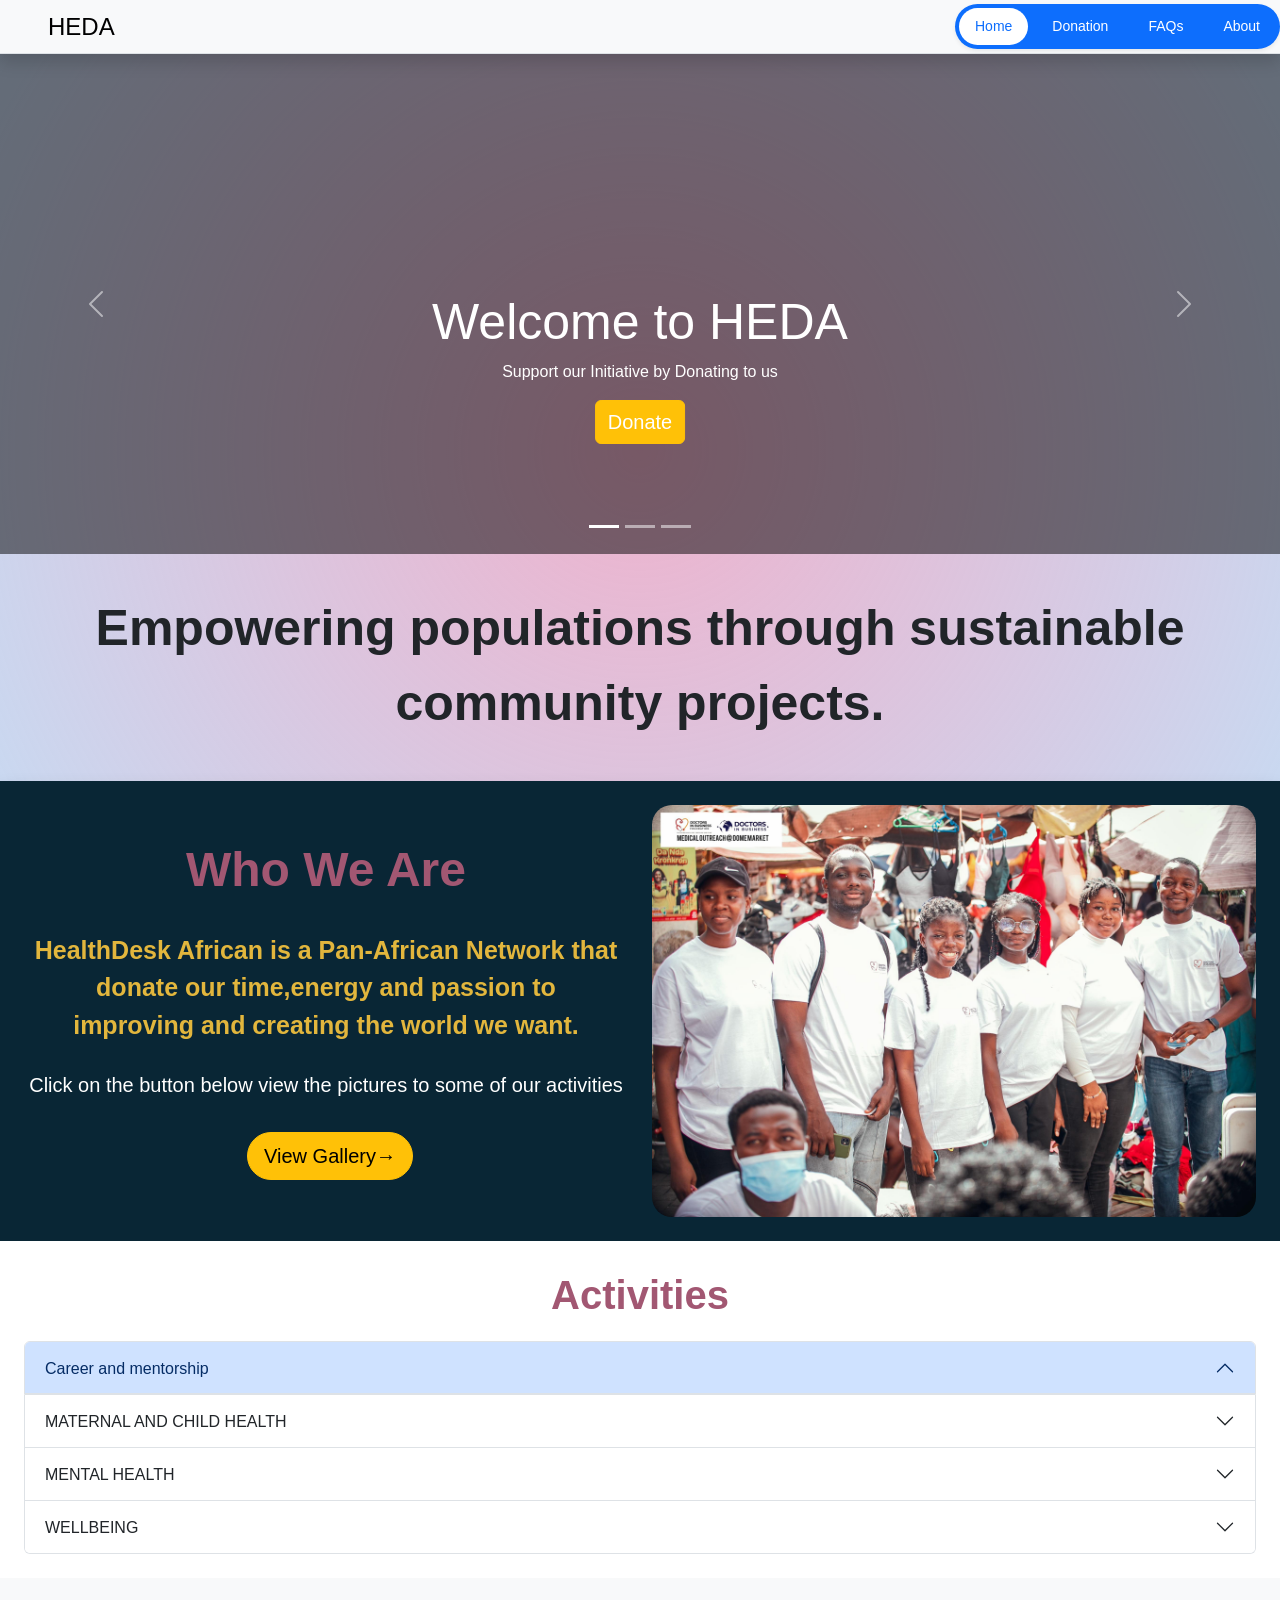
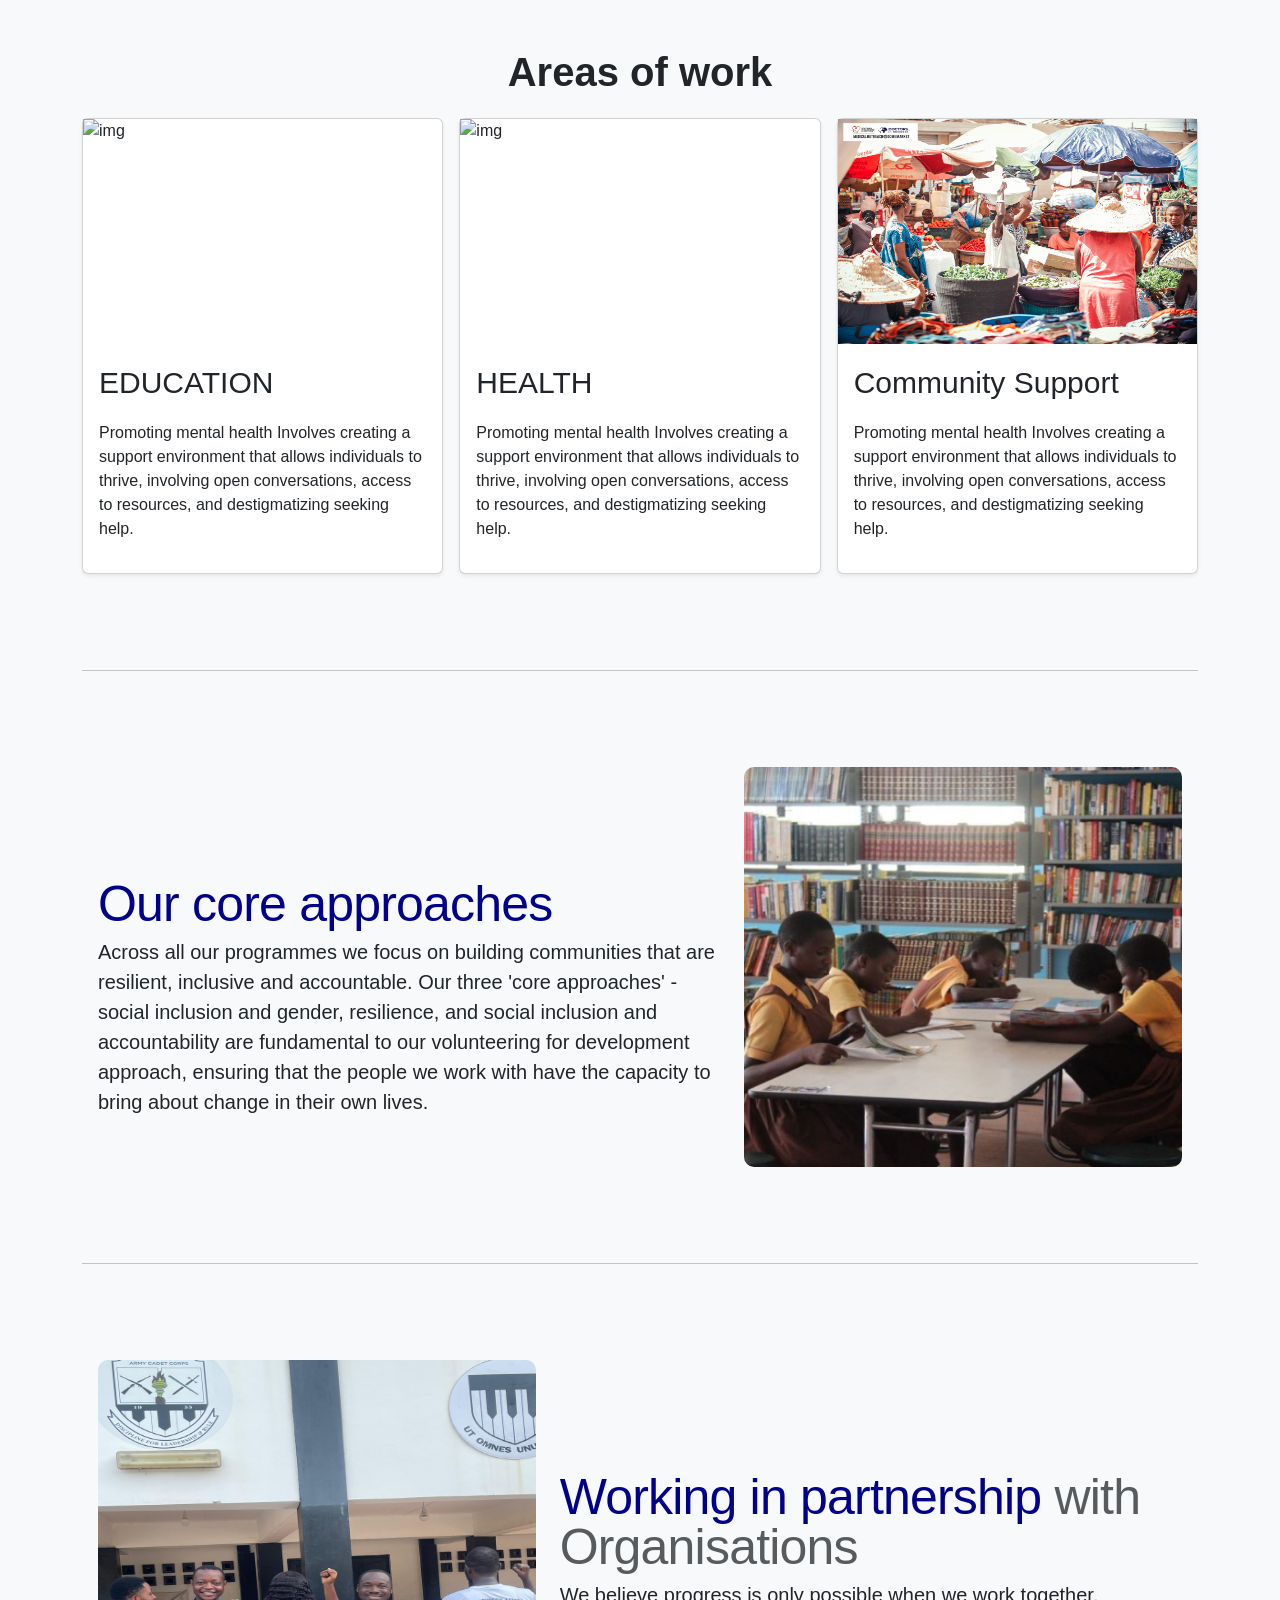
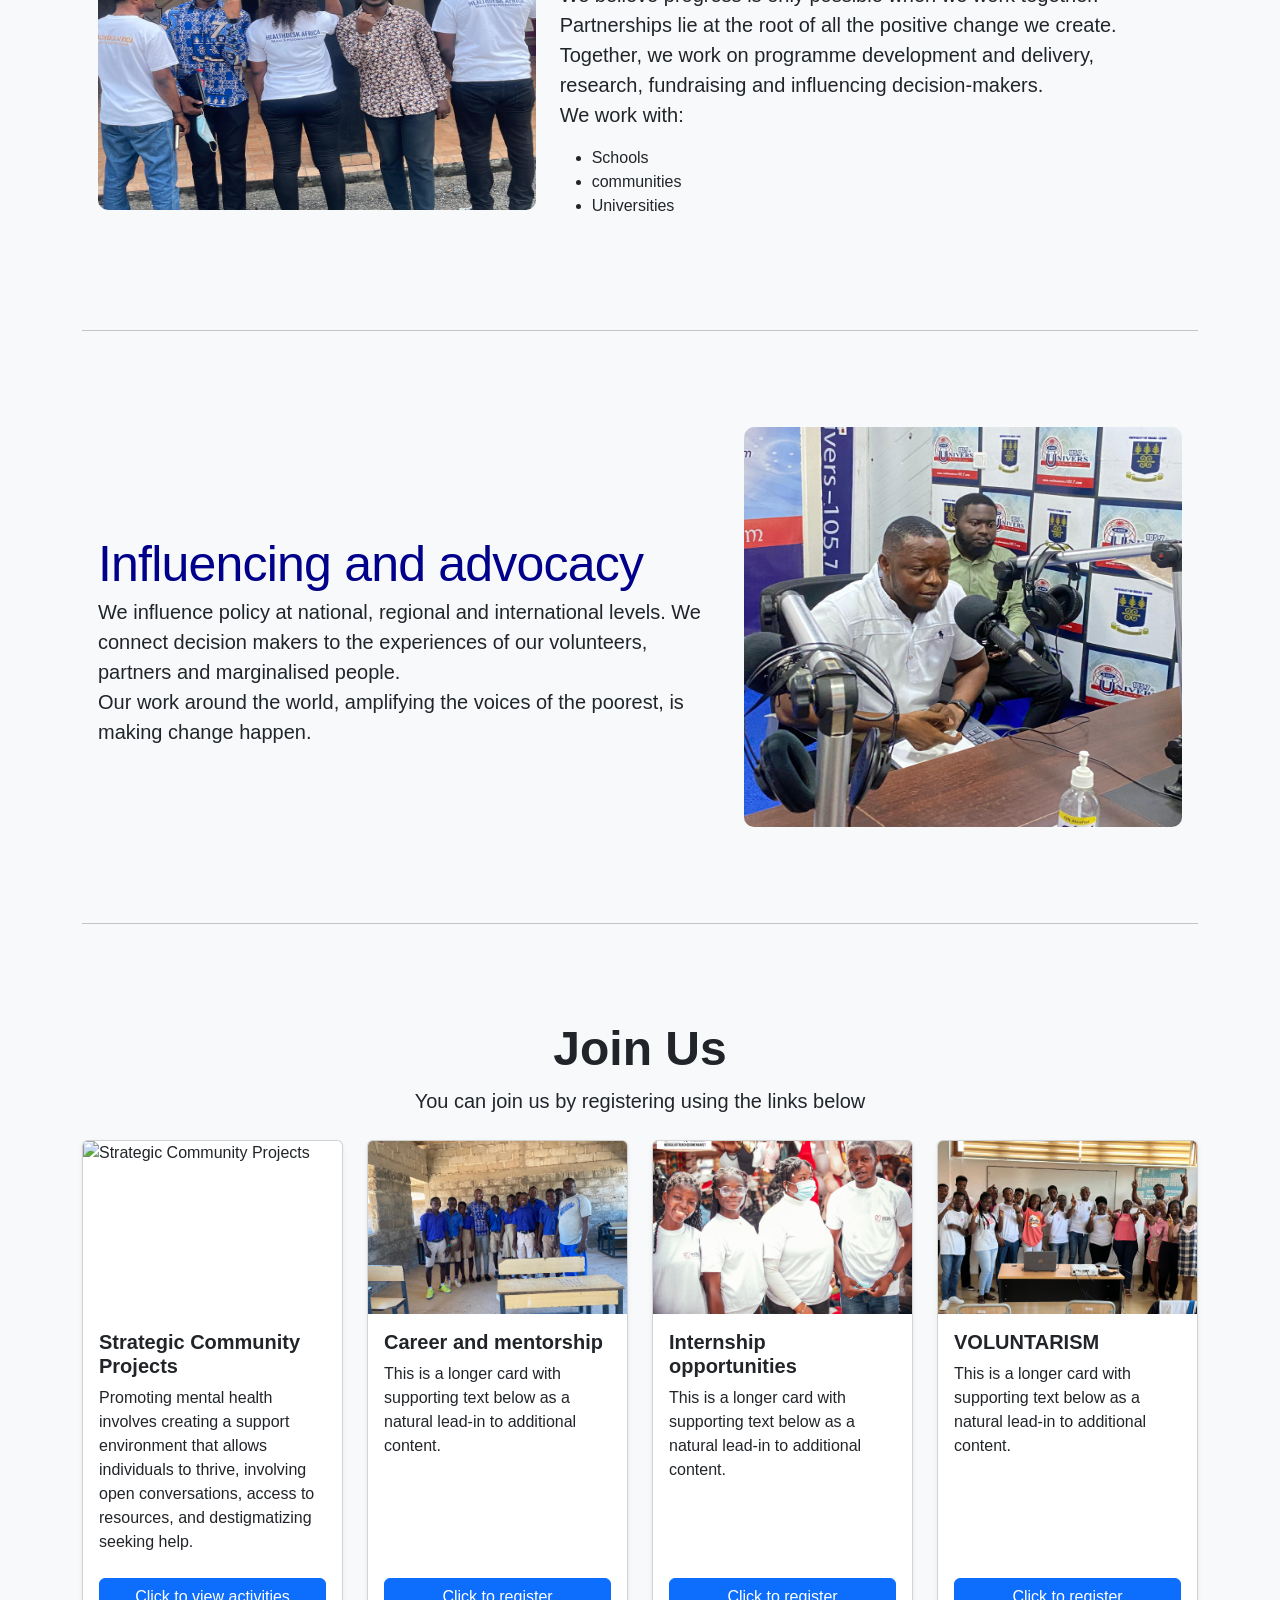
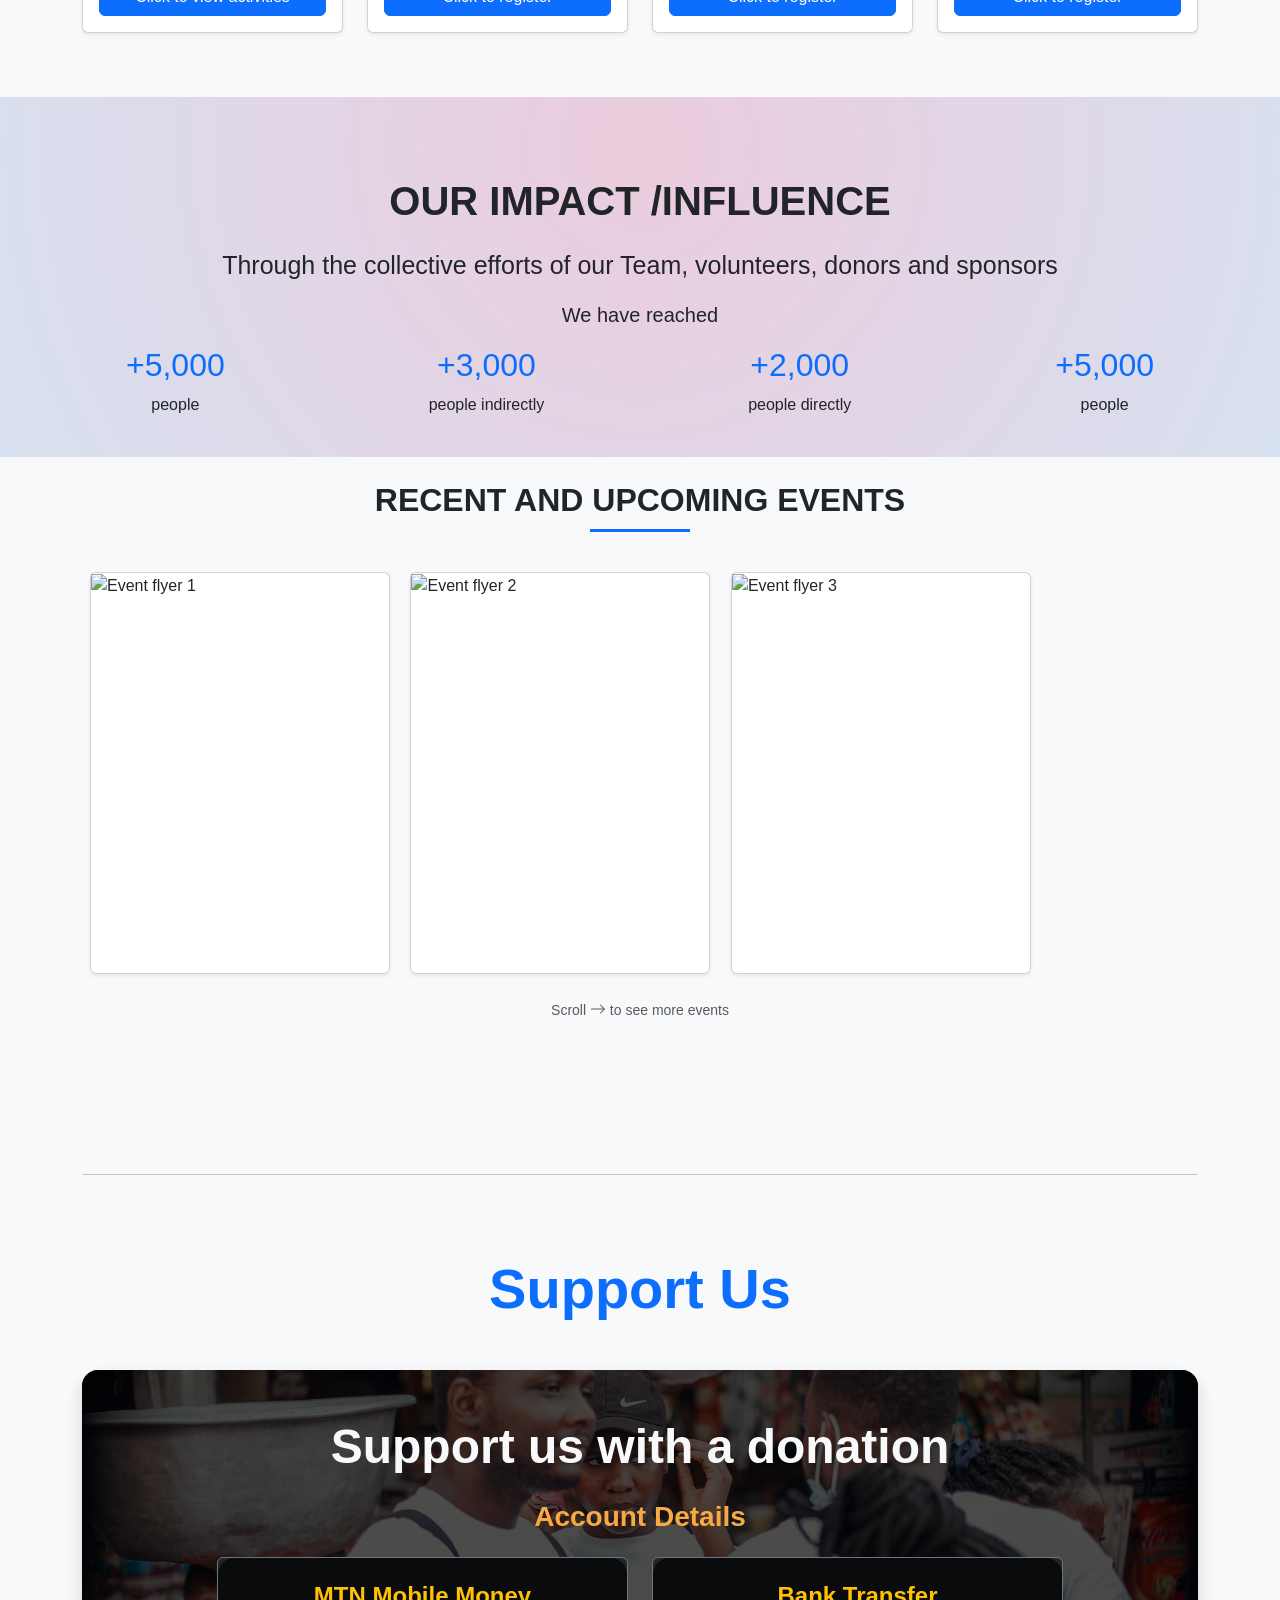
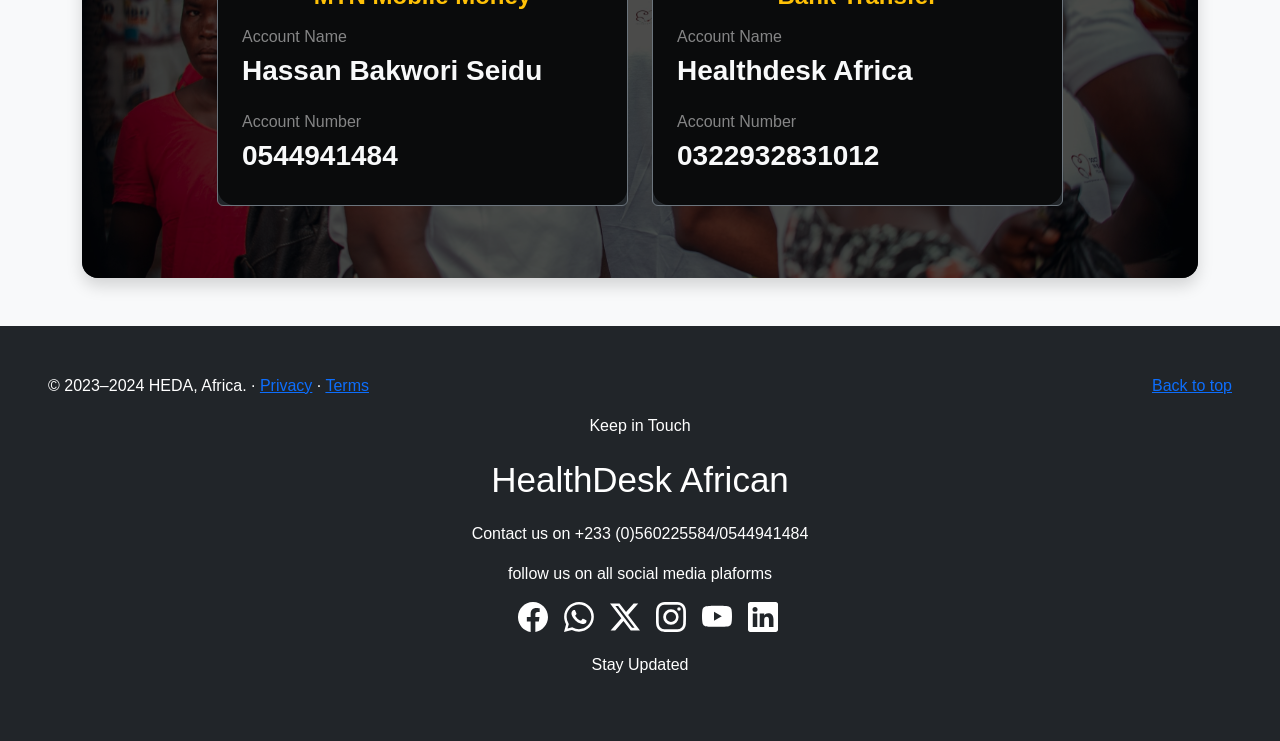
==== commit 9b84e290: "added team profile" ====
--- a/index.html
+++ b/index.html
@@ -944,7 +944,7 @@
               <div class="card-body d-flex flex-column">
                 <h5 class="card-title fw-bold">Career and mentorship</h5>
                 <p class="card-text flex-grow-1">This is a longer card with supporting text below as a natural lead-in to additional content.</p>
-                <a href="#" class="btn btn-primary mt-2">Click to register</a>
+                <a href="https://docs.google.com/forms/d/e/1FAIpQLSdxxxXNCTx1cl1L1an8qy7IZ9rnA-1EcSCgQS2QqisJ0HbMIQ/viewform?usp=preview" class="btn btn-primary mt-2">Click to register</a>
               </div>
             </div>
           </div>
@@ -958,7 +958,7 @@
               <div class="card-body d-flex flex-column">
                 <h5 class="card-title fw-bold">Internship opportunities</h5>
                 <p class="card-text flex-grow-1">This is a longer card with supporting text below as a natural lead-in to additional content.</p>
-                <a href="#" class="btn btn-primary mt-2">Click to register</a>
+                <a href="https://docs.google.com/forms/d/e/1FAIpQLSdxxxXNCTx1cl1L1an8qy7IZ9rnA-1EcSCgQS2QqisJ0HbMIQ/viewform?usp=preview" class="btn btn-primary mt-2">Click to register</a>
               </div>
             </div>
           </div>
@@ -972,7 +972,7 @@
               <div class="card-body d-flex flex-column">
                 <h5 class="card-title fw-bold">VOLUNTARISM</h5>
                 <p class="card-text flex-grow-1">This is a longer card with supporting text below as a natural lead-in to additional content.</p>
-                <a href="#" class="btn btn-primary mt-2">Click to register</a>
+                <a href="https://docs.google.com/forms/d/e/1FAIpQLSdxxxXNCTx1cl1L1an8qy7IZ9rnA-1EcSCgQS2QqisJ0HbMIQ/viewform?usp=preview" class="btn btn-primary mt-2">Click to register</a>
               </div>
             </div>
           </div>
@@ -1110,7 +1110,7 @@
                           <h4 class="card-title text-center mb-3 text-warning fw-bold">MTN Mobile Money</h4>
                           <div class="mb-4">
                             <h6 class="text-white-50 mb-2">Account Name</h6>
-                            <h3 class="text-light fw-bold">Alhassan</h3>
+                            <h3 class="text-light fw-bold">Hassan Bakwori Seidu</h3>
                           </div>
                           <div>
                             <h6 class="text-white-50 mb-2">Account Number</h6>
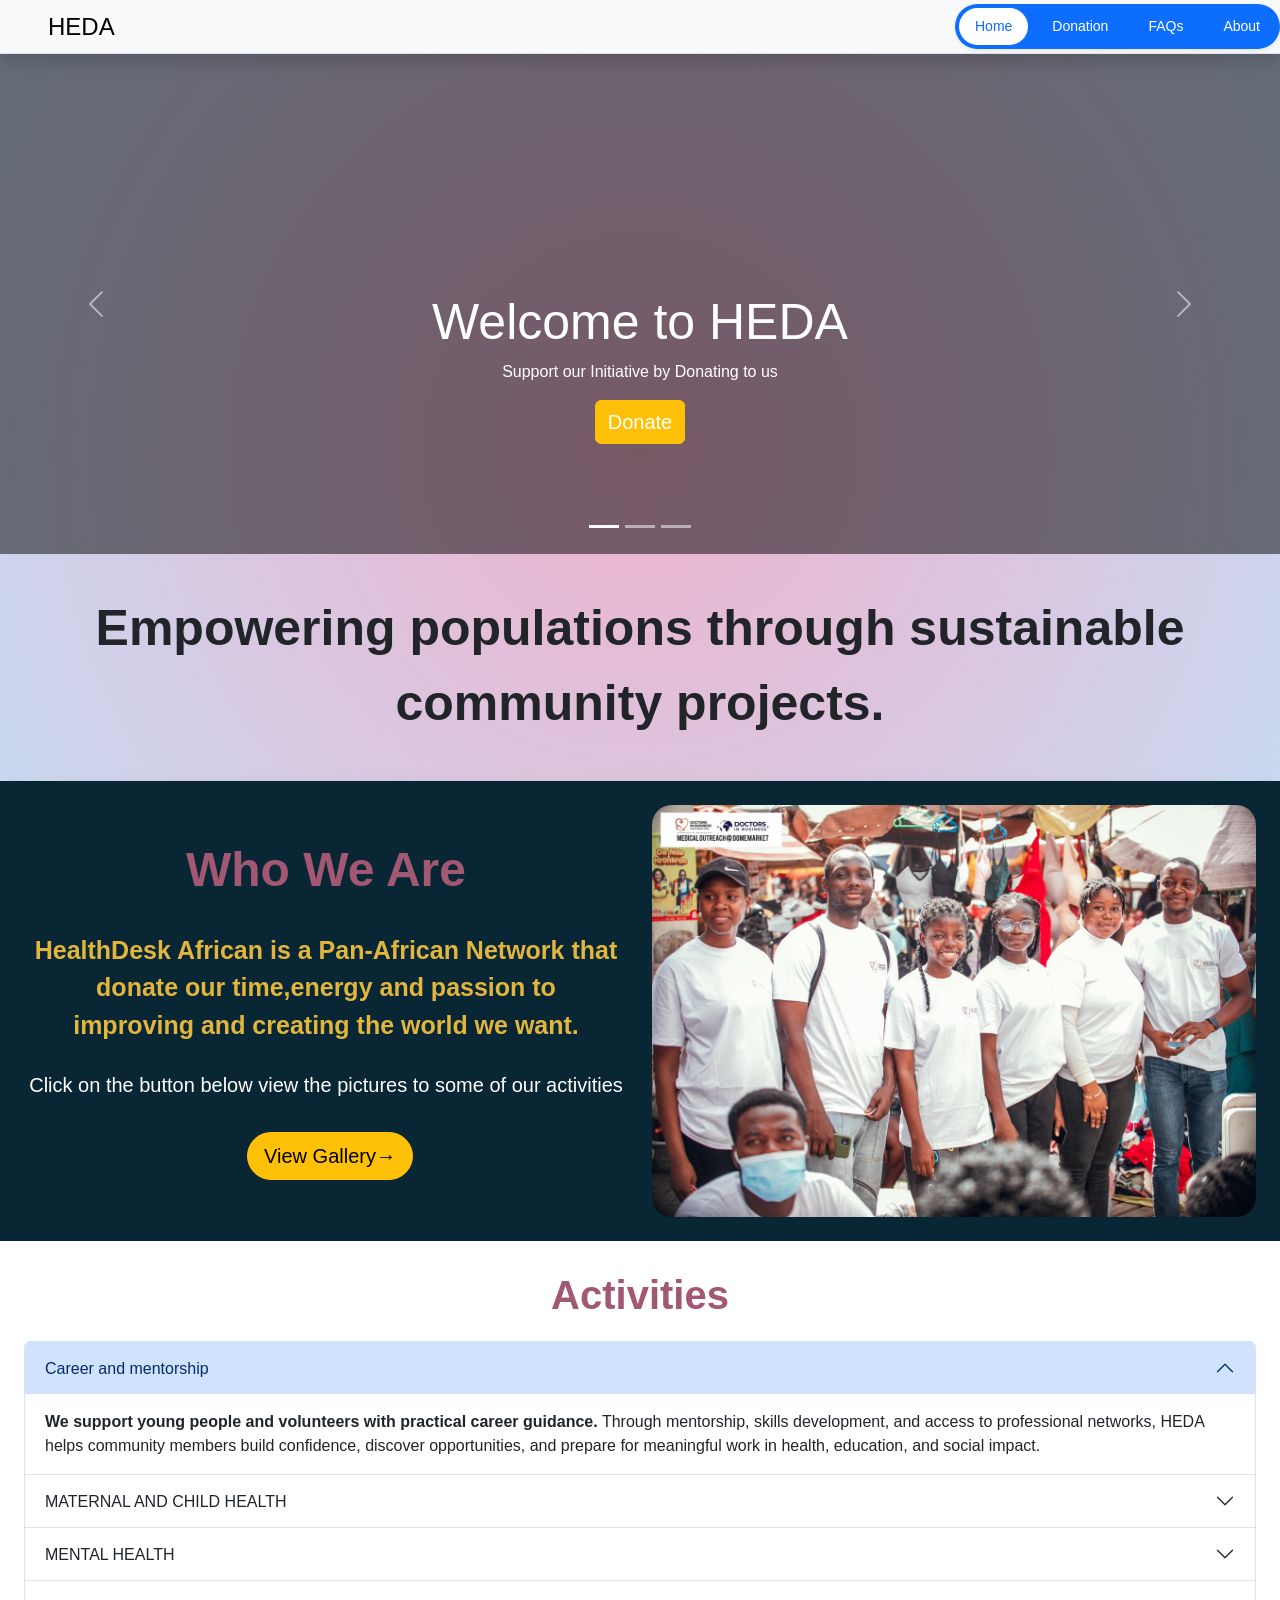
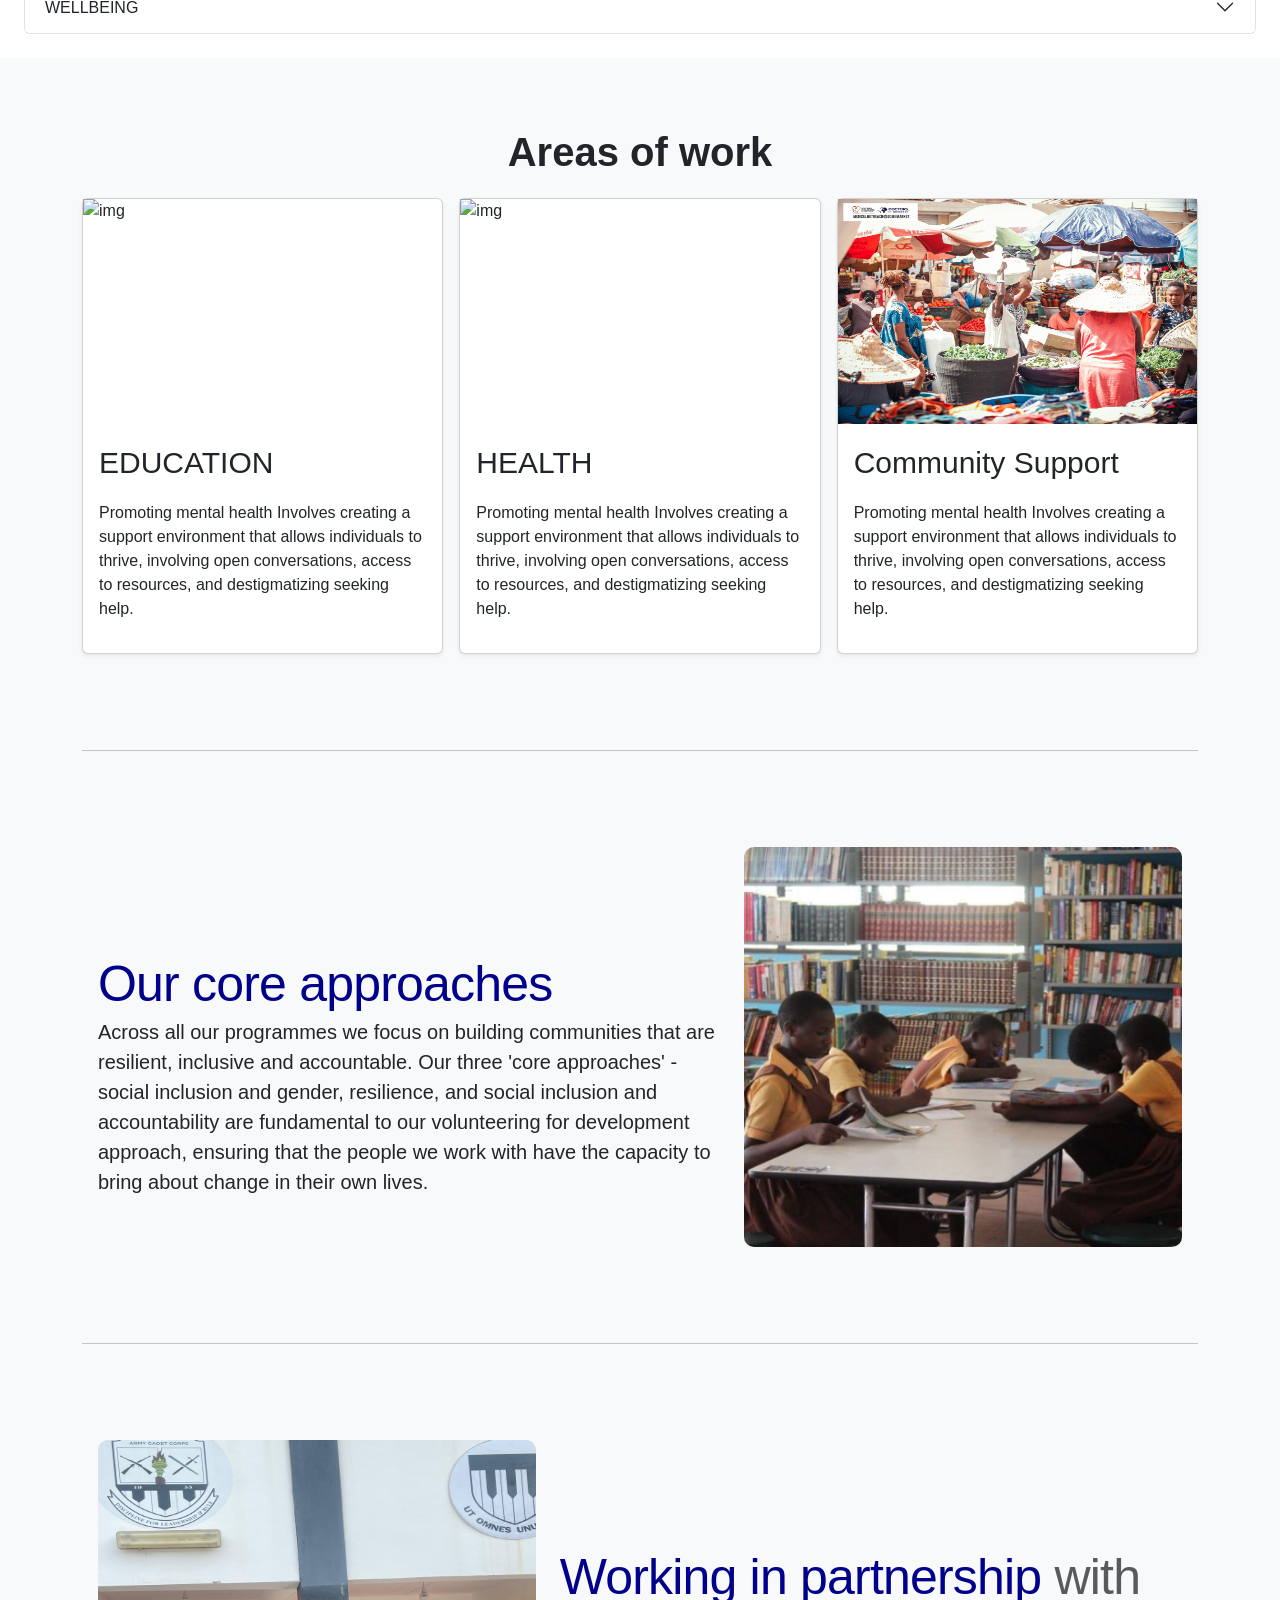
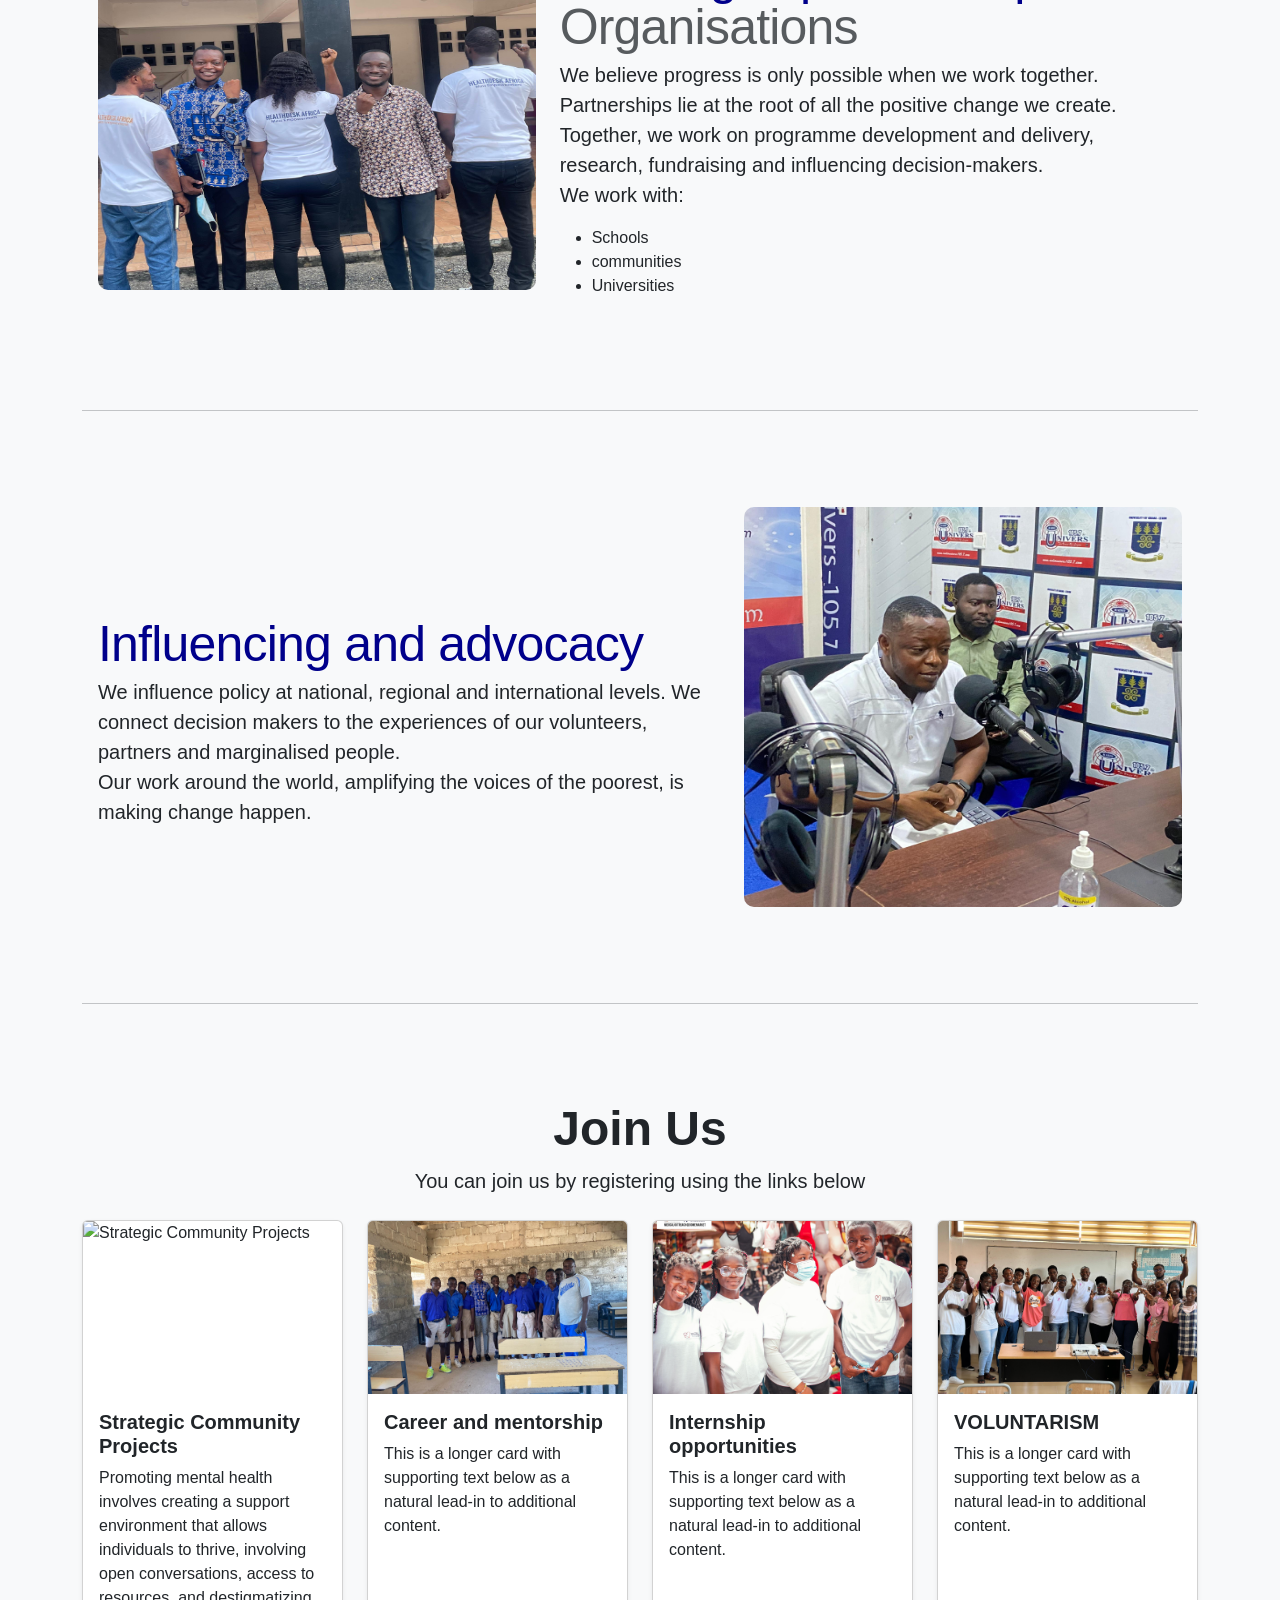
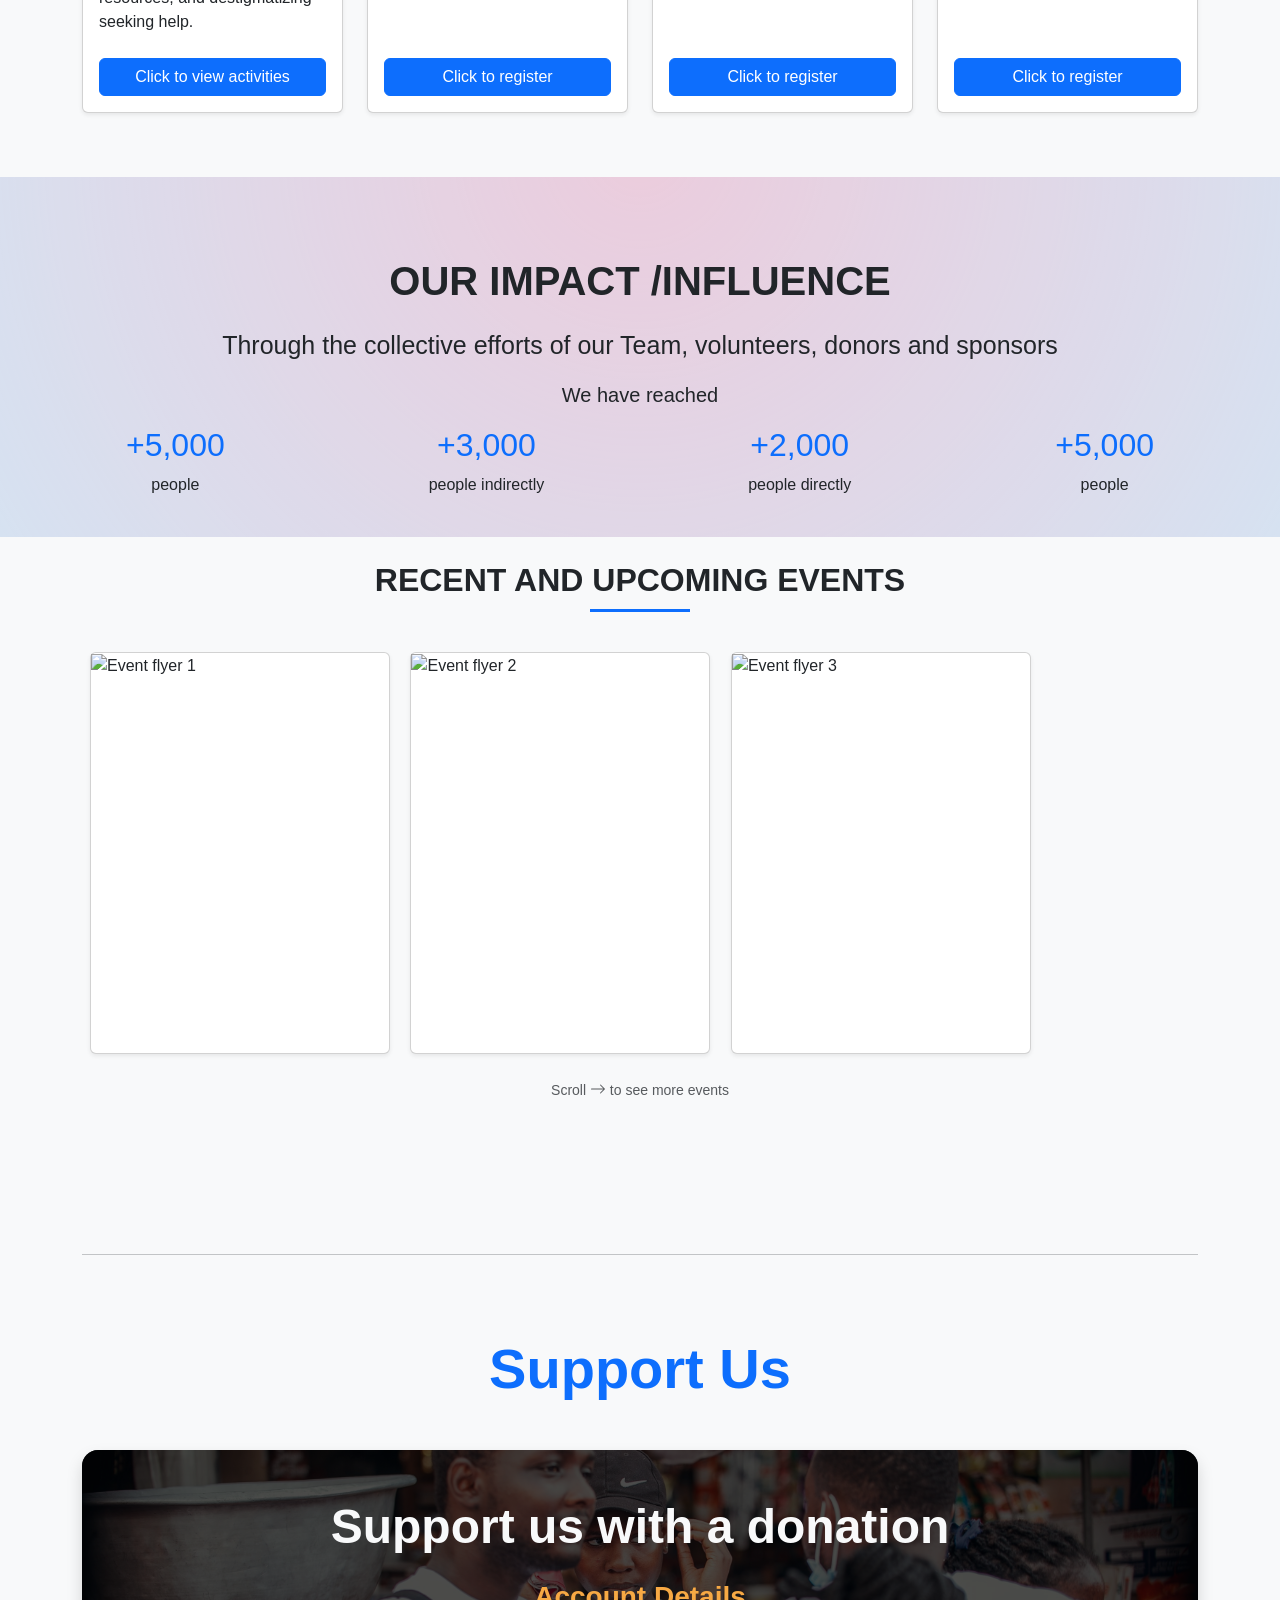
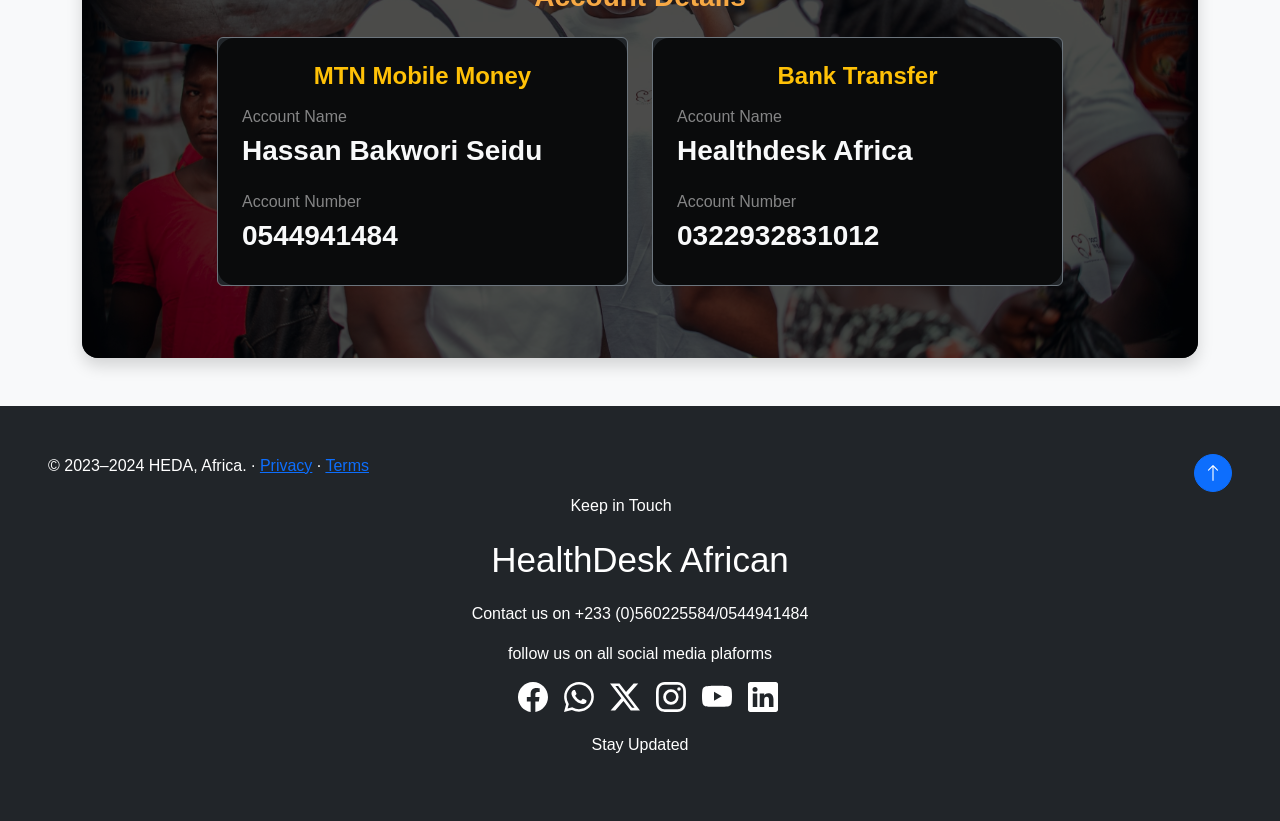
==== commit f48e226a: "added new profile and fixed some bugs" ====
--- a/index.html
+++ b/index.html
@@ -477,18 +477,18 @@
       <li class="nav-item"><a href="faq.html" class="nav-link">FAQs</a></li>
       <li class="nav-item"><a href="about.html" class="nav-link">About</a></li>
     </ul> -->
-    <ul class="nav nav-pills nav-fill gap-2 p-1 small bg-primary rounded-5 shadow-sm" id="pillNav2" role="tablist" style="--bs-nav-link-color: var(--bs-white); --bs-nav-pills-link-active-color: var(--bs-primary); --bs-nav-pills-link-active-bg: var(--bs-white);">
-      <li class="nav-item" role="presentation">
-        <button class="nav-link active rounded-5" onclick="window.location.href='#navheader'"  id="home-tab2" data-bs-toggle="tab" type="button" role="tab" aria-selected="true">Home</a>
+    <ul class="nav nav-pills nav-fill gap-2 p-1 small bg-primary rounded-5 shadow-sm" id="pillNav2" style="--bs-nav-link-color: var(--bs-white); --bs-nav-pills-link-active-color: var(--bs-primary); --bs-nav-pills-link-active-bg: var(--bs-white);">
+      <li class="nav-item">
+        <a class="nav-link active rounded-5" href="index.html" aria-current="page">Home</a>
       </li>
-      <li class="nav-item" role="presentation">
-        <button class="nav-link rounded-5" onclick="window.location.href='donation.html'" id="profile-tab2" data-bs-toggle="tab" type="button" role="tab" aria-selected="false">Donation</button>
+      <li class="nav-item">
+        <a class="nav-link rounded-5" href="donation.html">Donation</a>
       </li>
-      <li class="nav-item" role="presentation">
-        <button class="nav-link rounded-5" onclick="window.location.href='faq.html'" id="contact-tab2" data-bs-toggle="tab" type="button" role="tab" aria-selected="false">FAQs</button>
+      <li class="nav-item">
+        <a class="nav-link rounded-5" href="faq.html">FAQs</a>
       </li>
-      <li class="nav-item" role="presentation">
-        <button class="nav-link rounded-5" onclick="window.location.href='about.html'"  id="contact-tab2" data-bs-toggle="tab" type="button" role="tab" aria-selected="false">About</button>
+      <li class="nav-item">
+        <a class="nav-link rounded-5" href="about.html">About</a>
       </li>
     </ul>
   </header>
@@ -627,9 +627,9 @@
               Career and mentorship
             </button>
           </h2>
-          <div id="collapseOne" class="accordion-collapse collapse " data-bs-parent="#accordionExample">
+          <div id="collapseOne" class="accordion-collapse collapse show" data-bs-parent="#accordionExample">
             <div class="accordion-body">
-              <strong>This is the first item's accordion body.</strong> It is shown by default, until the collapse plugin adds the appropriate classes that we use to style each element. These classes control the overall appearance, as well as the showing and hiding via CSS transitions. You can modify any of this with custom CSS or overriding our default variables. It's also worth noting that just about any HTML can go within the <code>.accordion-body</code>, though the transition does limit overflow.
+              <strong>We support young people and volunteers with practical career guidance.</strong> Through mentorship, skills development, and access to professional networks, HEDA helps community members build confidence, discover opportunities, and prepare for meaningful work in health, education, and social impact.
             </div>
           </div>
         </div>
@@ -641,7 +641,7 @@
           </h2>
           <div id="collapseTwo" class="accordion-collapse collapse" data-bs-parent="#accordionExample">
             <div class="accordion-body">
-              <strong>This is the second item's accordion body.</strong> It is hidden by default, until the collapse plugin adds the appropriate classes that we use to style each element. These classes control the overall appearance, as well as the showing and hiding via CSS transitions. You can modify any of this with custom CSS or overriding our default variables. It's also worth noting that just about any HTML can go within the <code>.accordion-body</code>, though the transition does limit overflow.
+              <strong>We promote healthier mothers, children, and families.</strong> Our activities focus on health education, community sensitization, basic prevention messages, and connecting families with helpful information so they can make informed decisions about maternal and child wellbeing.
             </div>
           </div>
         </div>
@@ -653,19 +653,19 @@
           </h2>
           <div id="collapseThree" class="accordion-collapse collapse" data-bs-parent="#accordionExample">
             <div class="accordion-body">
-              <strong>This is the third item's accordion body.</strong> It is hidden by default, until the collapse plugin adds the appropriate classes that we use to style each element. These classes control the overall appearance, as well as the showing and hiding via CSS transitions. You can modify any of this with custom CSS or overriding our default variables. It's also worth noting that just about any HTML can go within the <code>.accordion-body</code>, though the transition does limit overflow.
+              <strong>We create safe spaces for mental health awareness and support.</strong> HEDA encourages open conversations, reduces stigma, and shares practical resources that help individuals and communities understand mental health, seek help early, and care for one another with dignity.
             </div>
           </div>
         </div>
         <div class="accordion-item">
           <h2 class="accordion-header">
-            <button class="accordion-button collapsed" type="button" data-bs-toggle="collapse" data-bs-target="#collapseFour" aria-expanded="false" aria-controls="collapseThree">
+            <button class="accordion-button collapsed" type="button" data-bs-toggle="collapse" data-bs-target="#collapseFour" aria-expanded="false" aria-controls="collapseFour">
               WELLBEING
             </button>
           </h2>
           <div id="collapseFour" class="accordion-collapse collapse" data-bs-parent="#accordionExample">
             <div class="accordion-body">
-              <strong>This is the third item's accordion body.</strong> It is hidden by default, until the collapse plugin adds the appropriate classes that we use to style each element. These classes control the overall appearance, as well as the showing and hiding via CSS transitions. You can modify any of this with custom CSS or overriding our default variables. It's also worth noting that just about any HTML can go within the <code>.accordion-body</code>, though the transition does limit overflow.
+              <strong>We work toward stronger, more resilient communities.</strong> Our wellbeing activities bring together education, volunteer service, advocacy, and community outreach to support vulnerable people and encourage healthier, safer, and more inclusive everyday lives.
             </div>
           </div>
         </div>
@@ -1162,7 +1162,7 @@
   </footer> -->
 </main>
 <footer class="bg-dark text-white p-5">
-  <p class="float-end"><a href="#">Back to top</a></p>
+  <p class="float-end"><a class="btn btn-primary btn-sm rounded-circle d-inline-flex align-items-center justify-content-center" href="#navheader" role="button" aria-label="Back to top" style="width: 38px;height: 38px;"><svg xmlns="http://www.w3.org/2000/svg" width="18" height="18" fill="currentColor" class="bi bi-arrow-up" viewBox="0 0 16 16" aria-hidden="true" focusable="false"><path fill-rule="evenodd" d="M8 15a.5.5 0 0 0 .5-.5V2.707l3.146 3.147a.5.5 0 0 0 .708-.708l-4-4a.5.5 0 0 0-.708 0l-4 4a.5.5 0 1 0 .708.708L7.5 2.707V14.5a.5.5 0 0 0 .5.5z"/></svg></a></p>
   <p>&copy; 2023–2024 HEDA, Africa. &middot; <a href="#">Privacy</a> &middot; <a href="#">Terms</a></p>
   <div class="text-center">
     <p>Keep in Touch </p>
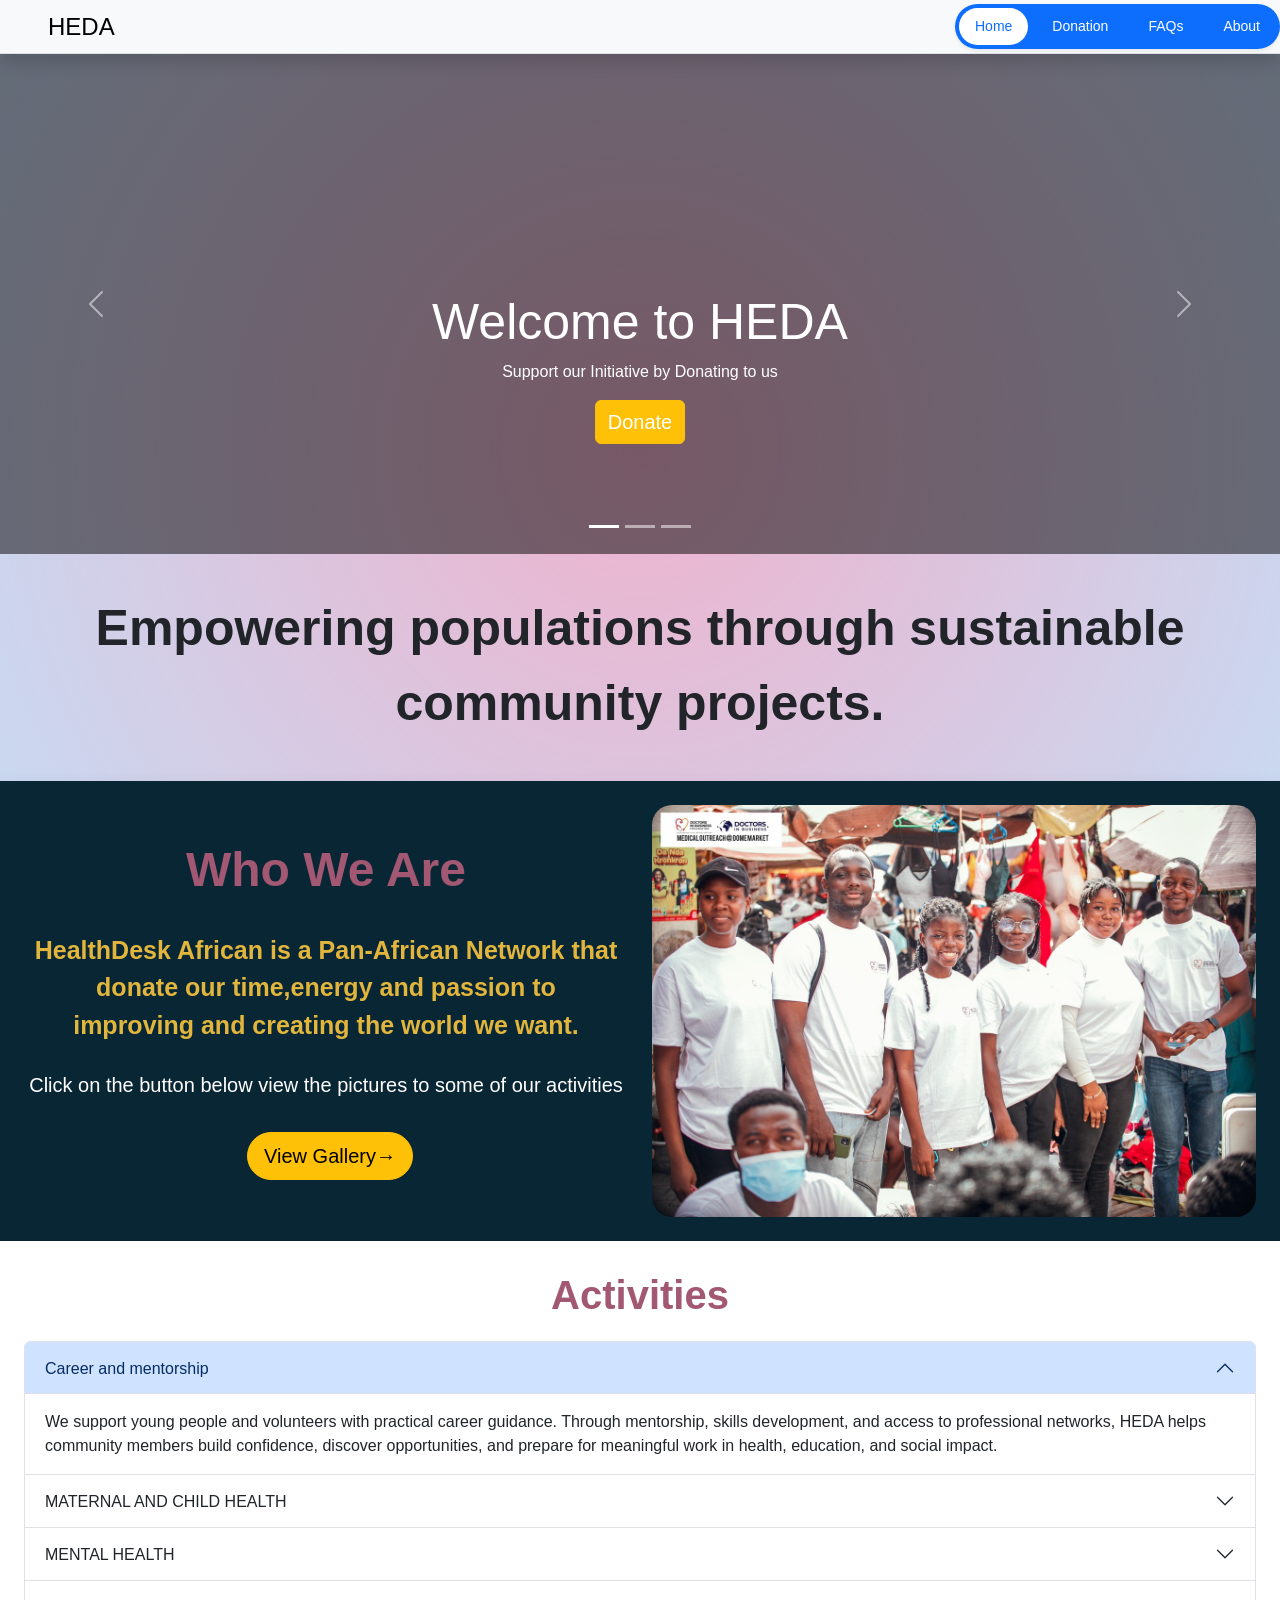
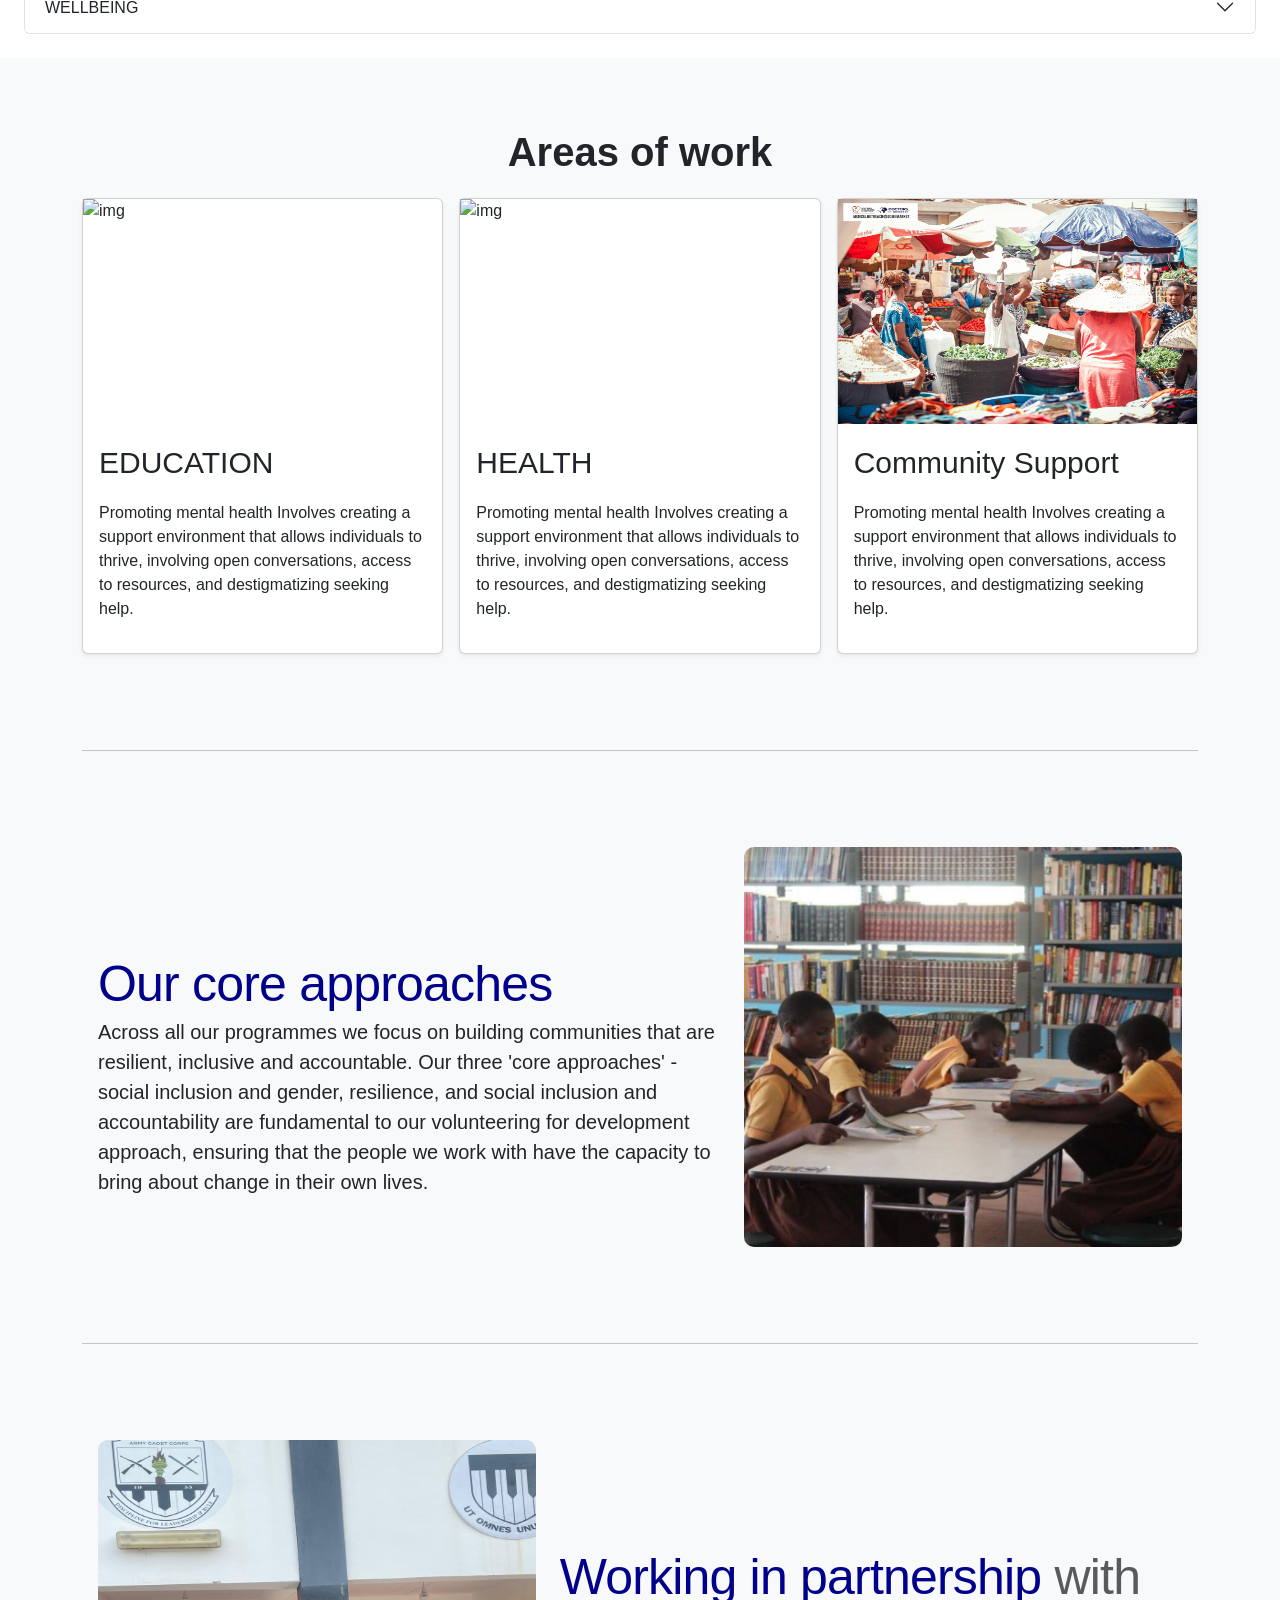
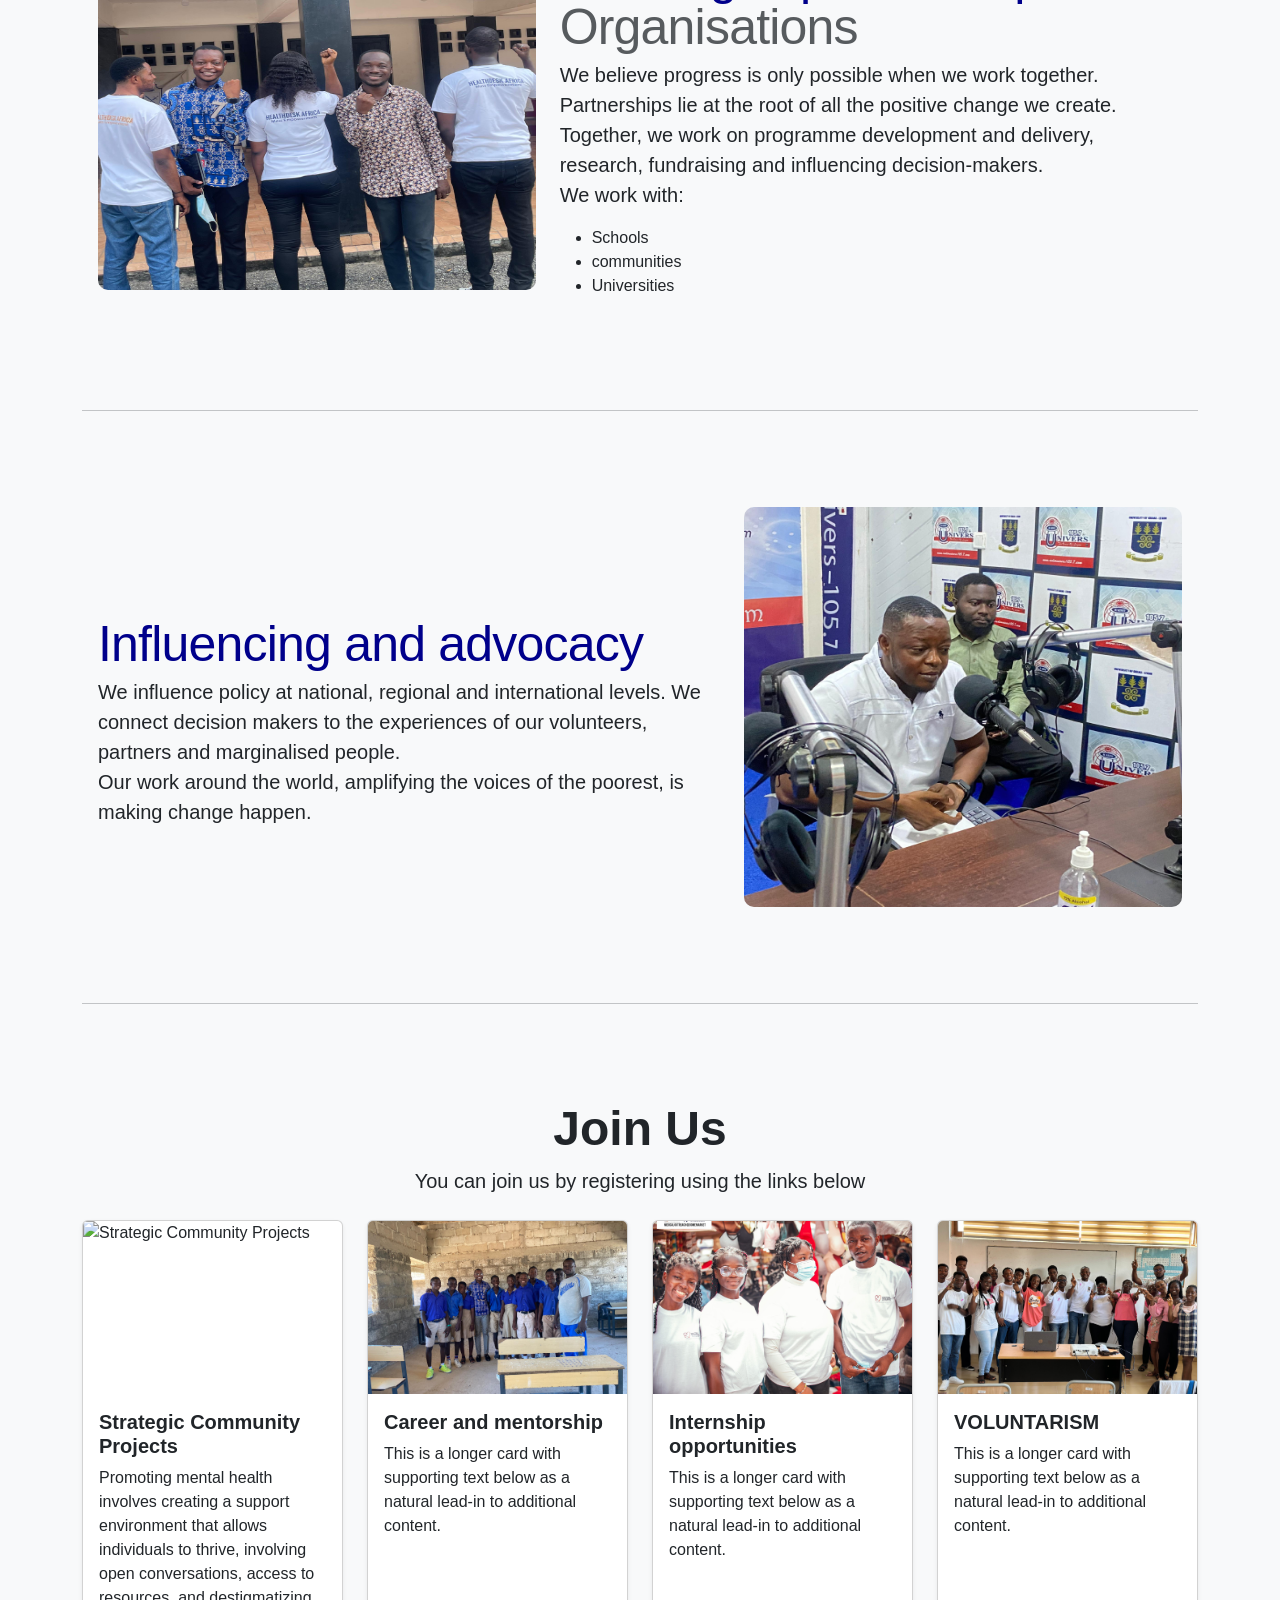
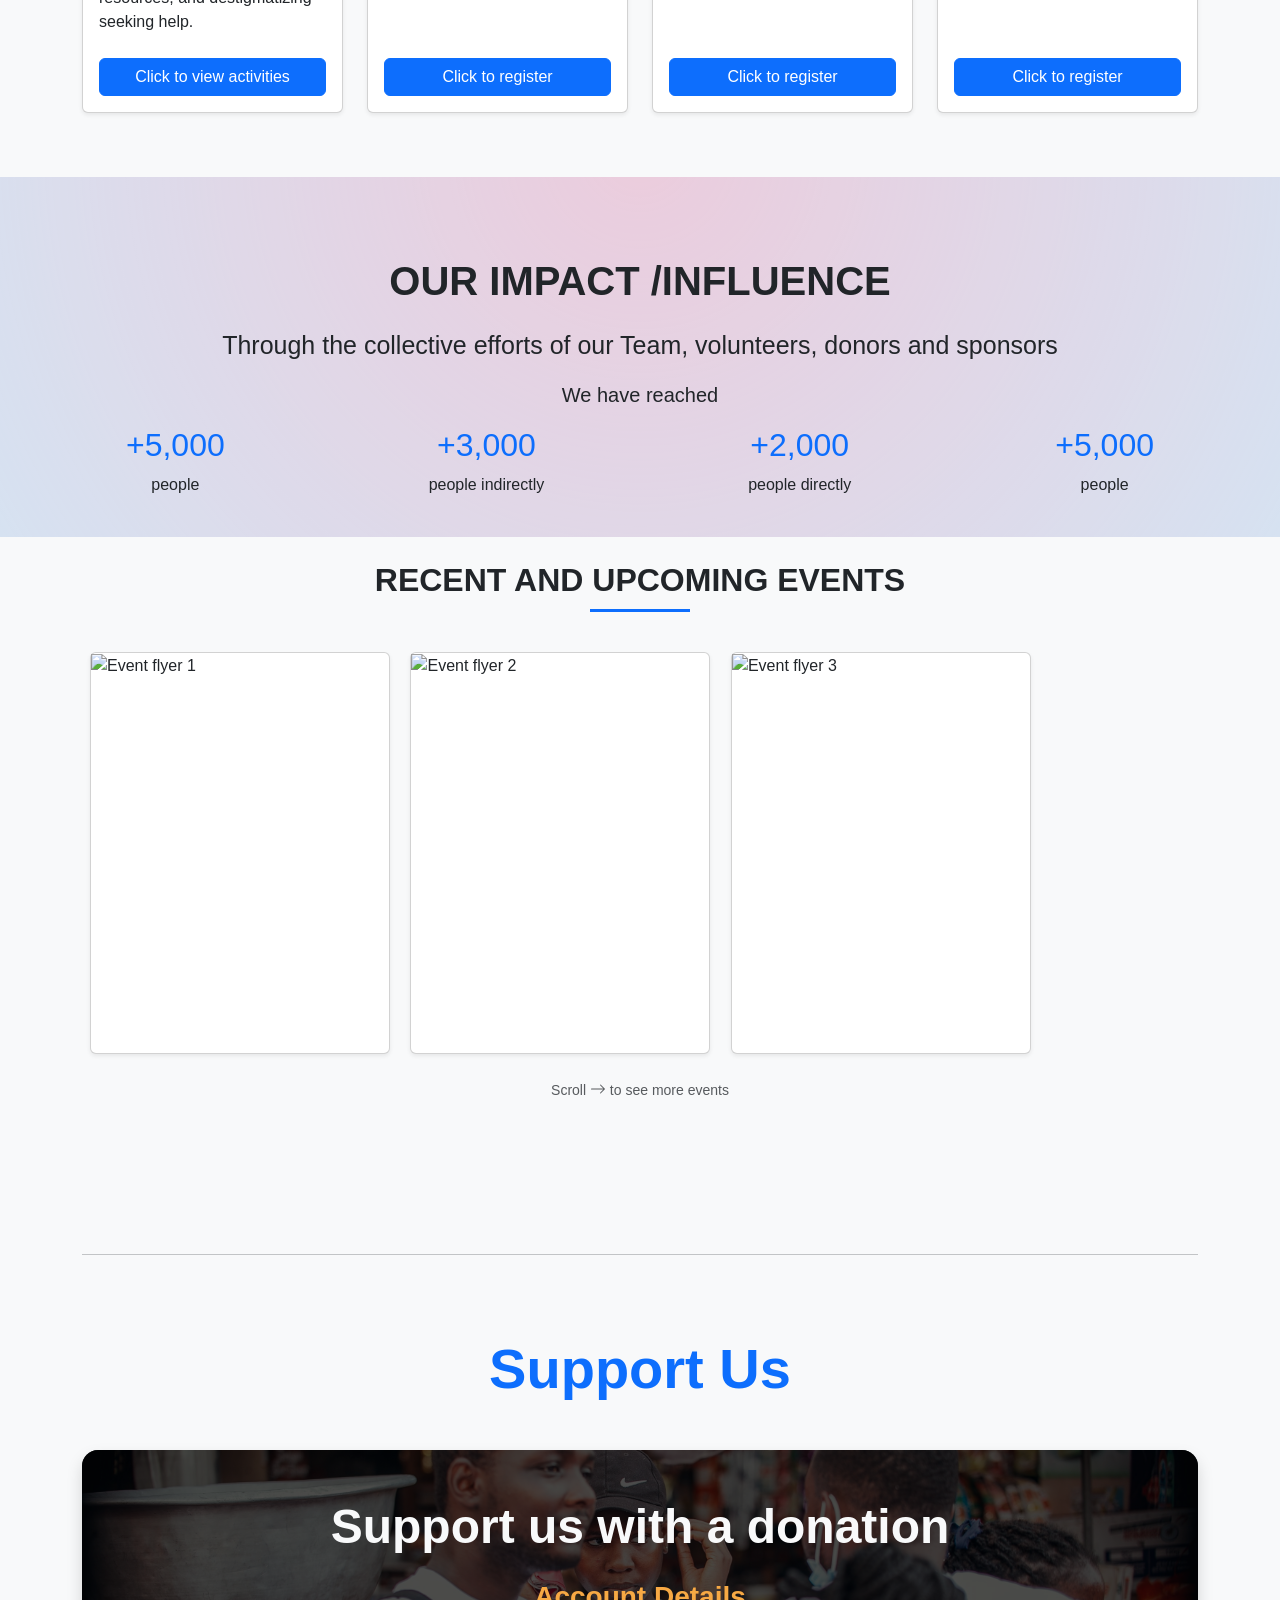
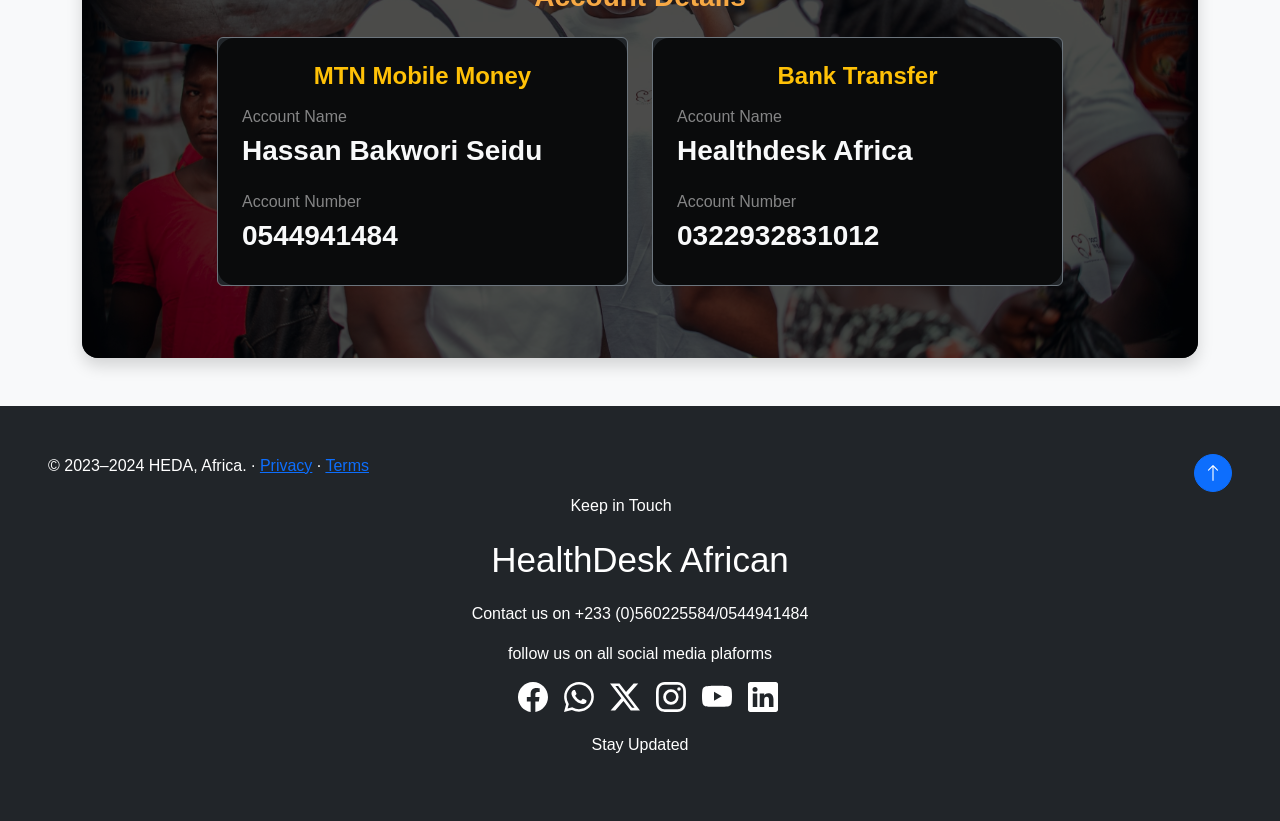
==== commit 5f024248: "added new profile and fixed some bugs-updated" ====
--- a/index.html
+++ b/index.html
@@ -629,7 +629,7 @@
           </h2>
           <div id="collapseOne" class="accordion-collapse collapse show" data-bs-parent="#accordionExample">
             <div class="accordion-body">
-              <strong>We support young people and volunteers with practical career guidance.</strong> Through mentorship, skills development, and access to professional networks, HEDA helps community members build confidence, discover opportunities, and prepare for meaningful work in health, education, and social impact.
+              We support young people and volunteers with practical career guidance. Through mentorship, skills development, and access to professional networks, HEDA helps community members build confidence, discover opportunities, and prepare for meaningful work in health, education, and social impact.
             </div>
           </div>
         </div>
@@ -641,7 +641,7 @@
           </h2>
           <div id="collapseTwo" class="accordion-collapse collapse" data-bs-parent="#accordionExample">
             <div class="accordion-body">
-              <strong>We promote healthier mothers, children, and families.</strong> Our activities focus on health education, community sensitization, basic prevention messages, and connecting families with helpful information so they can make informed decisions about maternal and child wellbeing.
+              We promote healthier mothers, children, and families. Our activities focus on health education, community sensitization, basic prevention messages, and connecting families with helpful information so they can make informed decisions about maternal and child wellbeing.
             </div>
           </div>
         </div>
@@ -653,7 +653,7 @@
           </h2>
           <div id="collapseThree" class="accordion-collapse collapse" data-bs-parent="#accordionExample">
             <div class="accordion-body">
-              <strong>We create safe spaces for mental health awareness and support.</strong> HEDA encourages open conversations, reduces stigma, and shares practical resources that help individuals and communities understand mental health, seek help early, and care for one another with dignity.
+              We create safe spaces for mental health awareness and support. HEDA encourages open conversations, reduces stigma, and shares practical resources that help individuals and communities understand mental health, seek help early, and care for one another with dignity.
             </div>
           </div>
         </div>
@@ -665,7 +665,7 @@
           </h2>
           <div id="collapseFour" class="accordion-collapse collapse" data-bs-parent="#accordionExample">
             <div class="accordion-body">
-              <strong>We work toward stronger, more resilient communities.</strong> Our wellbeing activities bring together education, volunteer service, advocacy, and community outreach to support vulnerable people and encourage healthier, safer, and more inclusive everyday lives.
+             We work toward stronger, more resilient communities. Our wellbeing activities bring together education, volunteer service, advocacy, and community outreach to support vulnerable people and encourage healthier, safer, and more inclusive everyday lives.
             </div>
           </div>
         </div>
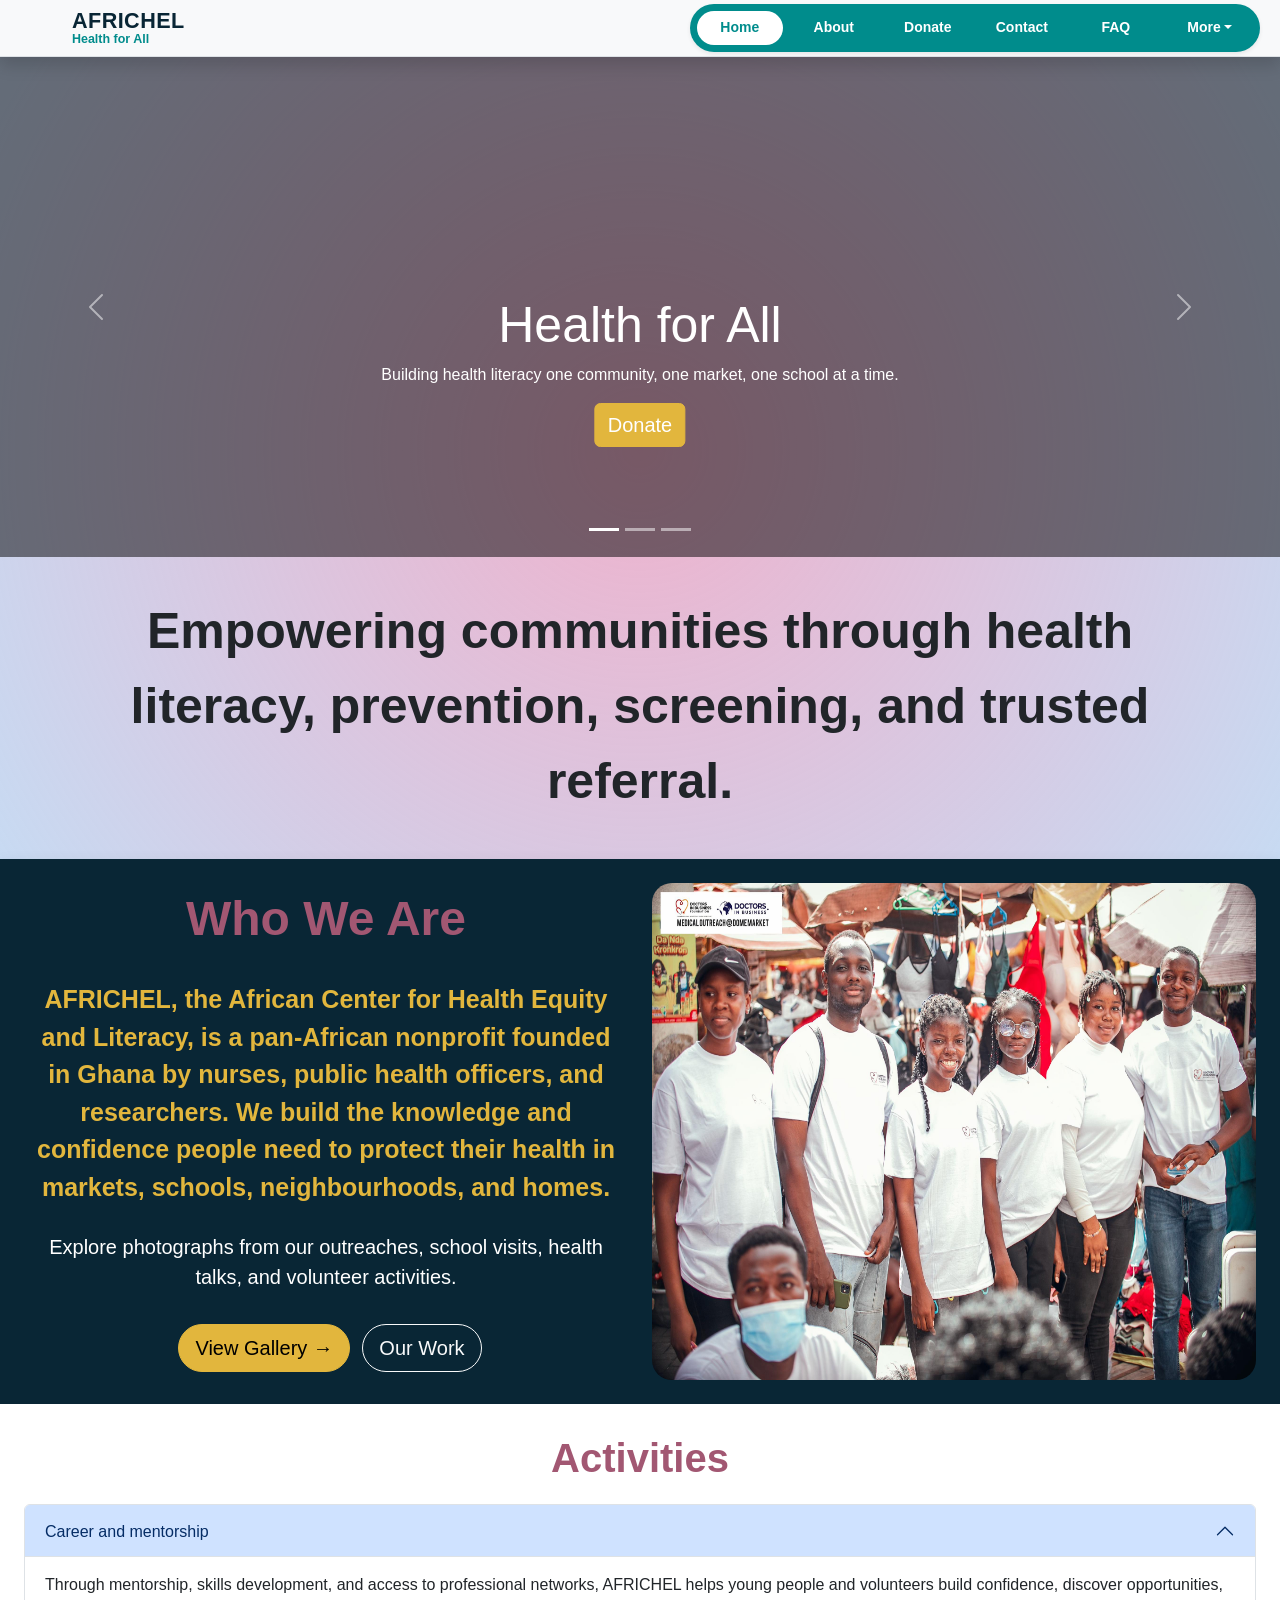
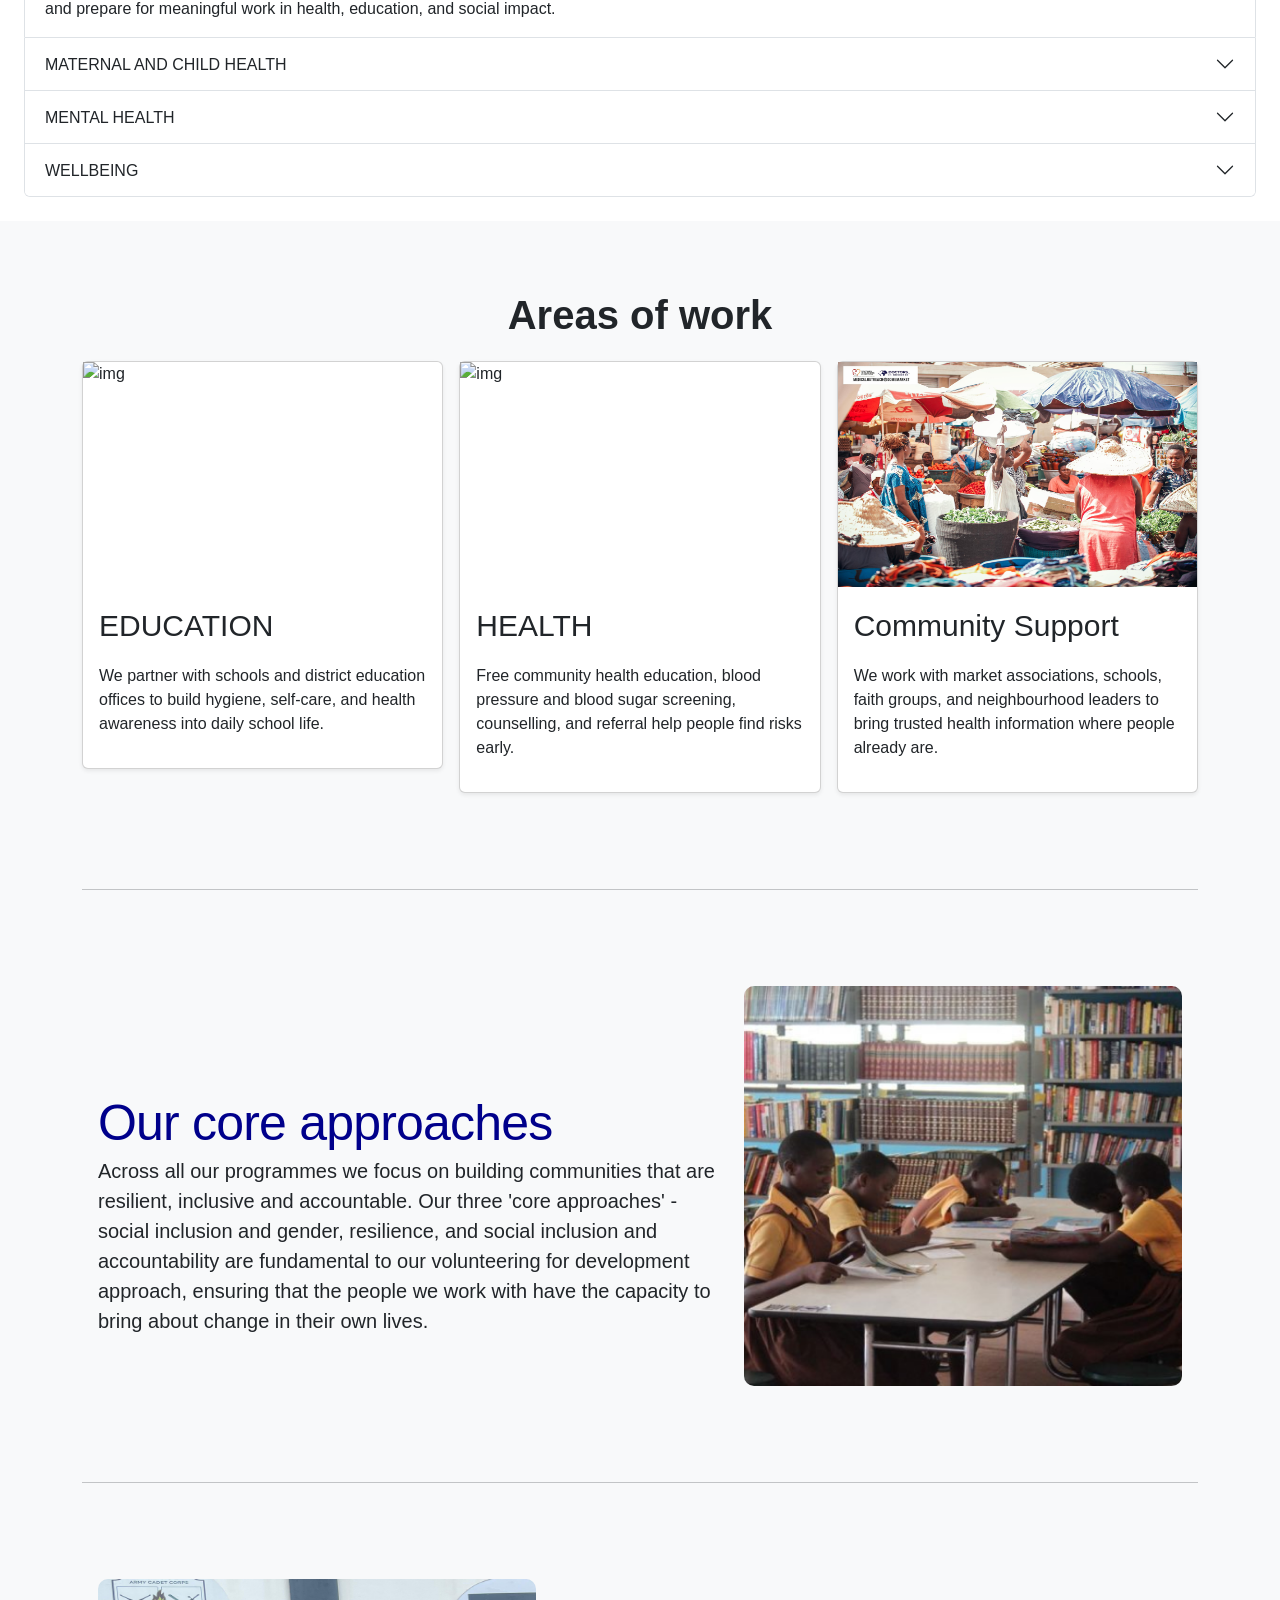
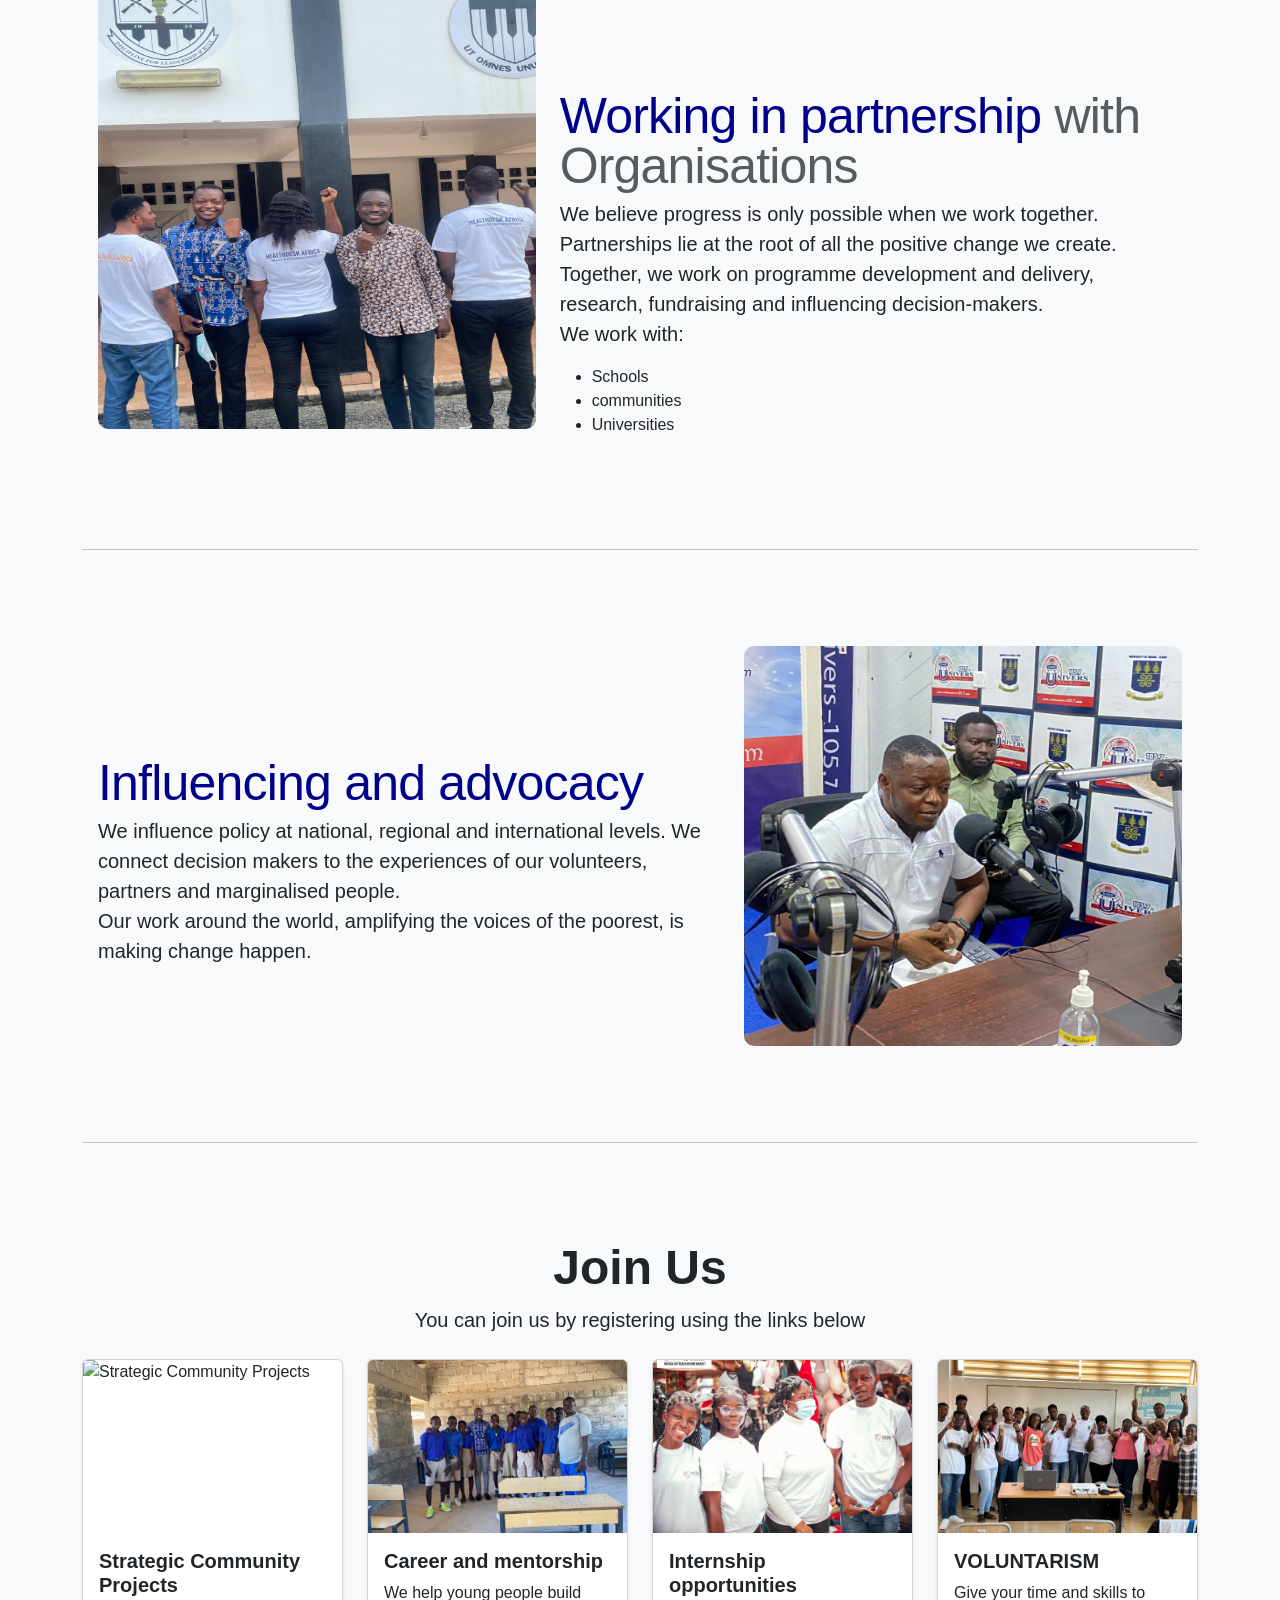
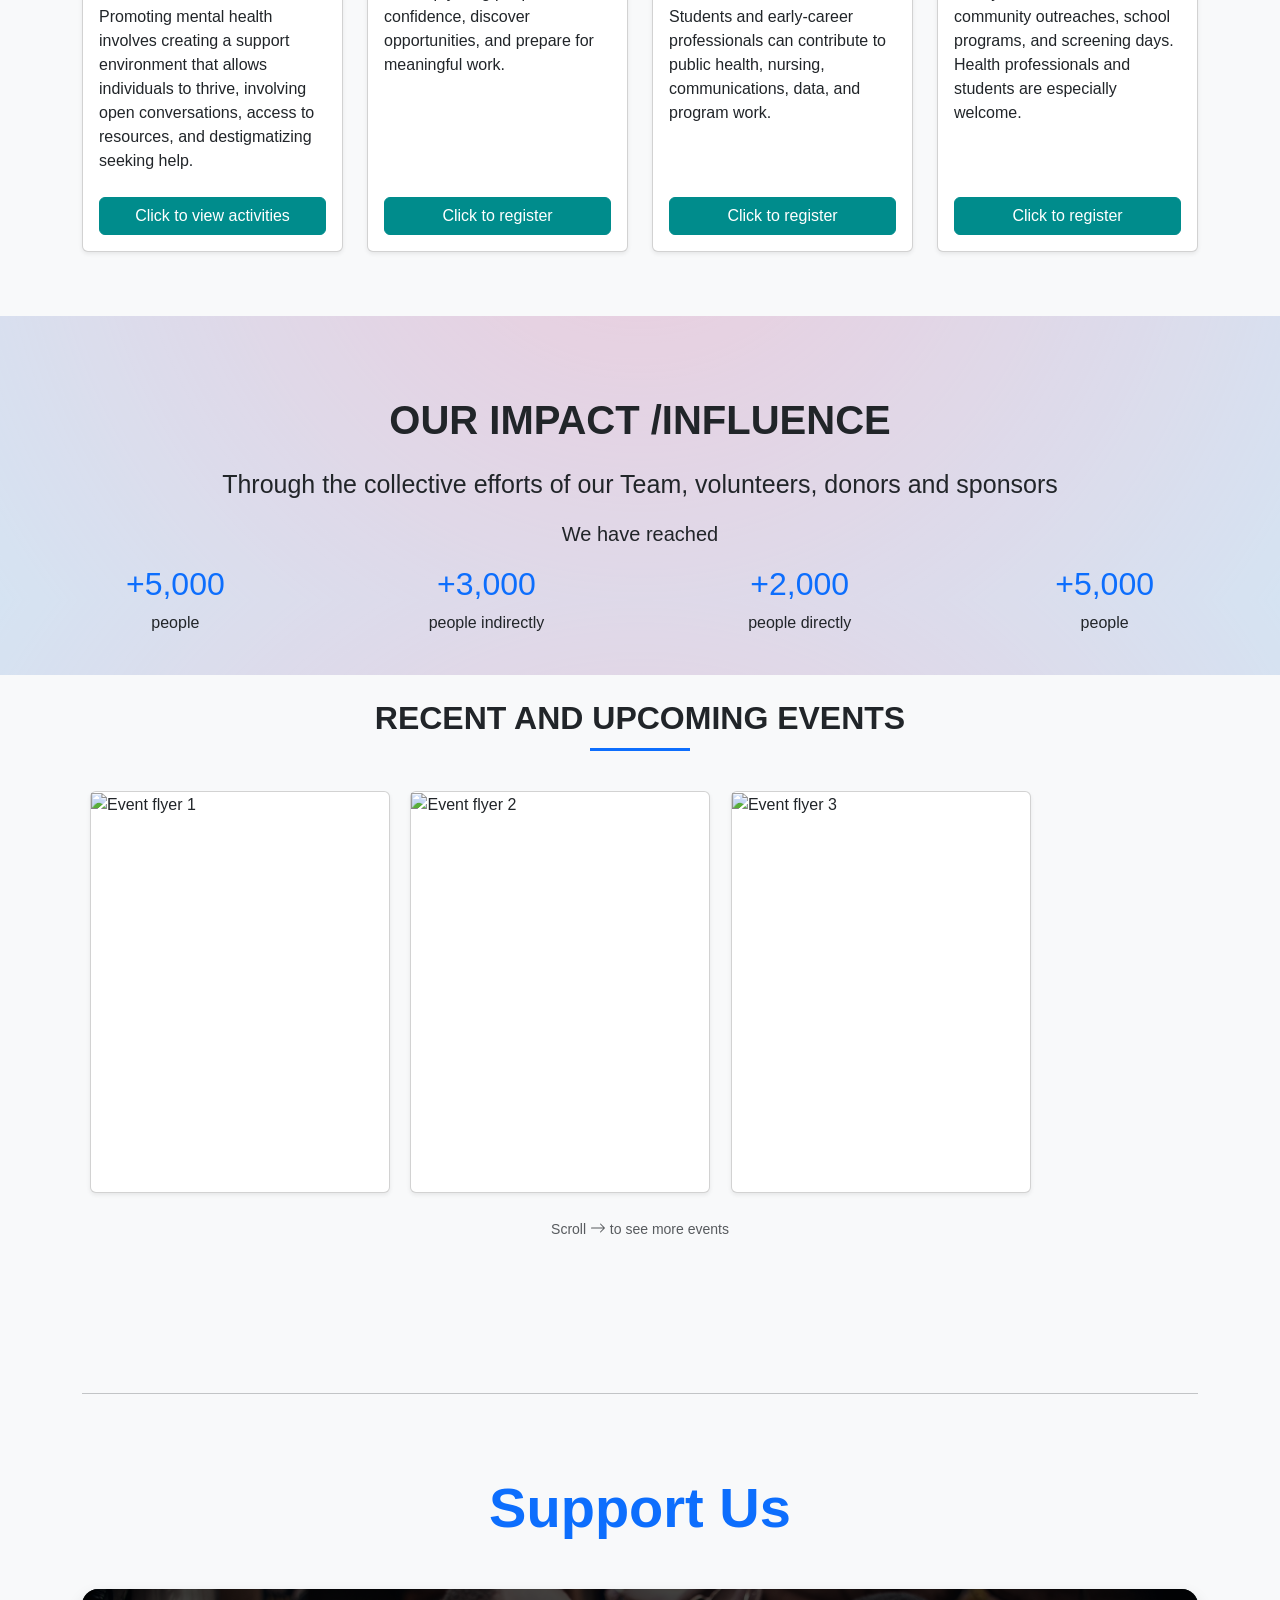
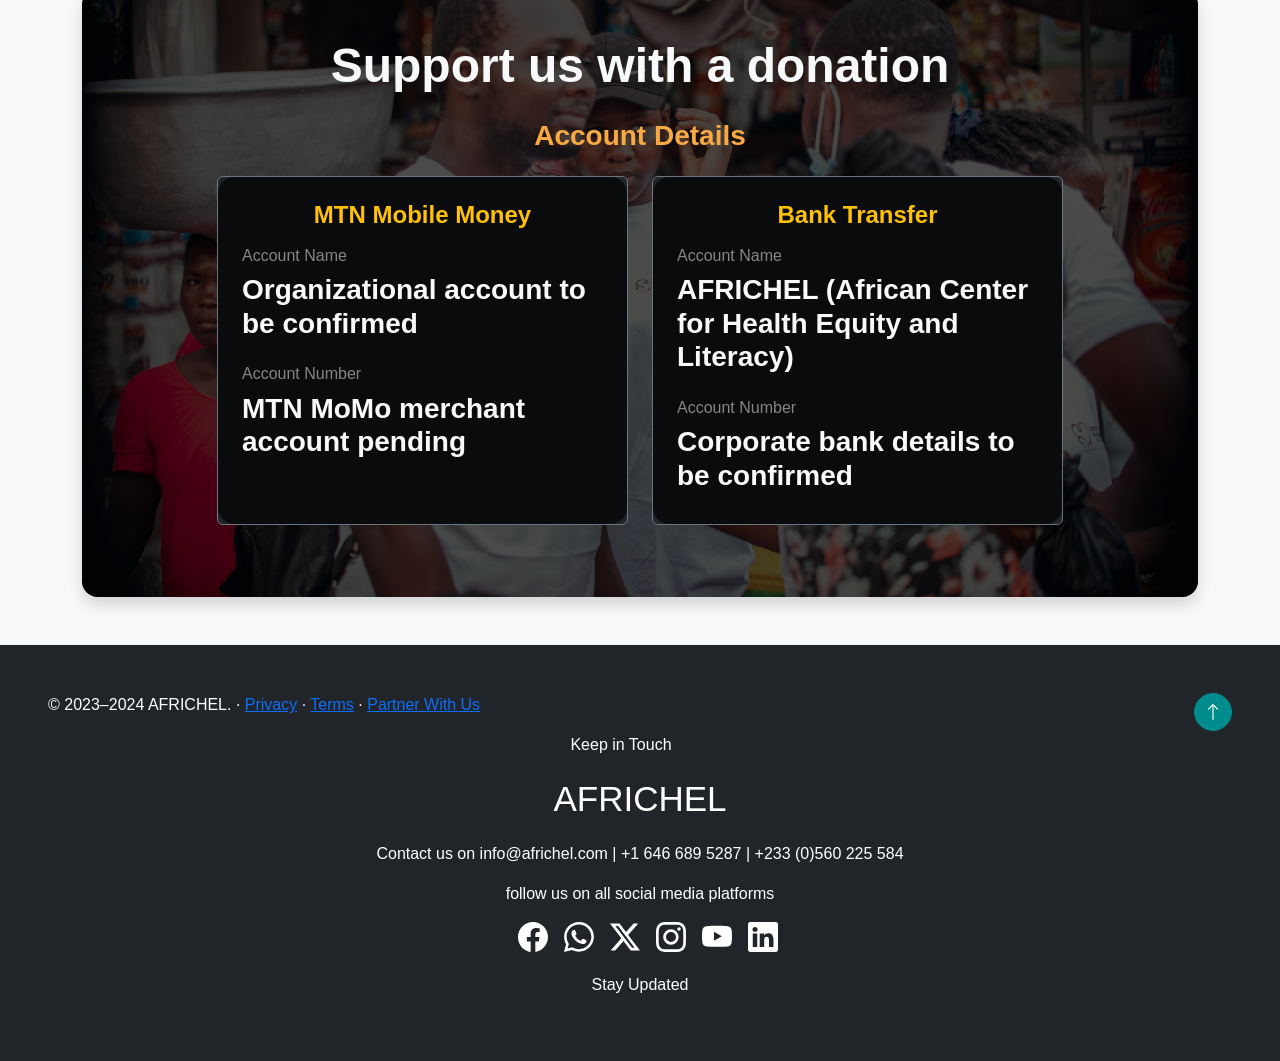
==== commit f0711332: "updated site information" ====
--- a/index.html
+++ b/index.html
@@ -4,7 +4,7 @@
 
     <meta charset="utf-8">
     <meta name="viewport" content="width=device-width, initial-scale=1">
-    <meta name="description" content="HEDA Africa">
+    <meta name="description" content="AFRICHEL builds health literacy and prevents disease in underserved communities through education, screening, and school health programs.">
     <meta name="generator" content="Hugo 0.112.5">
     <title>Welcome</title>
 
@@ -361,7 +361,107 @@
       0%, 100% { transform: translateX(0); }
       50% { transform: translateX(10px); }
     }
-    </style>
+    
+:root { --africhel-navy:#092635; --africhel-teal:#008c8c; --africhel-teal-dark:#006f70; --africhel-gold:#e2b63d; --africhel-accent:#A25772; --africhel-light:#f6fafa; }
+.bg-primary { background-color: var(--africhel-teal) !important; }
+.btn-primary { --bs-btn-bg: var(--africhel-teal); --bs-btn-border-color: var(--africhel-teal); --bs-btn-hover-bg: var(--africhel-teal-dark); --bs-btn-hover-border-color: var(--africhel-teal-dark); }
+.btn-warning { --bs-btn-bg: var(--africhel-gold); --bs-btn-border-color: var(--africhel-gold); --bs-btn-hover-bg: #cfa32e; --bs-btn-hover-border-color: #cfa32e; }
+.brand-lockup { line-height: 1.05; }
+.brand-lockup strong { display:block; color: var(--africhel-navy); font-size: 1.35rem; letter-spacing: .02em; }
+.brand-lockup span { display:block; color: var(--africhel-teal); font-size: .78rem; font-weight: 700; }
+.africhel-section-title { color: var(--africhel-accent); font-weight: 700; }
+.nav-pills .nav-link.active { color: var(--africhel-teal) !important; }
+.nav-pills .nav-link:hover { background: rgba(255,255,255,.16); }
+
+
+/* AFRICHEL mobile nav polish */
+#pillNav2 {
+  width: 100%;
+  justify-content: center;
+  align-items: center;
+  padding: 0.45rem !important;
+  border-radius: 1.25rem !important;
+}
+#pillNav2 .nav-link,
+#pillNav2 .dropdown-toggle {
+  border: 0;
+  min-width: 72px;
+  padding: 0.58rem 0.9rem;
+  color: #fff !important;
+  background: transparent;
+  font-weight: 700;
+  line-height: 1.1;
+  text-align: center;
+}
+#pillNav2 .nav-link.active {
+  color: var(--africhel-teal) !important;
+  background: #fff !important;
+}
+#pillNav2 .dropdown-toggle:hover,
+#pillNav2 .dropdown-toggle:focus {
+  color: #fff !important;
+  background: rgba(255,255,255,.14);
+}
+@media (max-width: 767px) {
+  #navheader header {
+    padding-left: .5rem;
+    padding-right: .5rem;
+  }
+  #navheader .brand-lockup {
+    width: 100%;
+    text-align: center;
+    margin-bottom: .4rem;
+  }
+  #pillNav2 {
+    display: grid !important;
+    grid-template-columns: repeat(3, minmax(0, 1fr));
+    gap: .35rem !important;
+    border-radius: 0 0 1.35rem 1.35rem !important;
+  }
+  #pillNav2 .nav-item,
+  #pillNav2 .dropdown {
+    width: 100%;
+  }
+  #pillNav2 .nav-link,
+  #pillNav2 .dropdown-toggle {
+    width: 100%;
+    min-width: 0;
+    font-size: .9rem;
+    white-space: nowrap;
+    border-radius: 999px !important;
+  }
+  #pillNav2 .dropdown-menu {
+    min-width: 13rem;
+  }
+}
+
+
+/* AFRICHEL desktop nav correction */
+@media (min-width: 768px) {
+  #navheader header {
+    align-items: center;
+    flex-wrap: nowrap !important;
+    padding-left: 1.25rem;
+    padding-right: 1.25rem;
+  }
+  #navheader .brand-lockup {
+    width: auto;
+    text-align: left;
+    margin-bottom: 0;
+    margin-left: .25rem;
+  }
+  #pillNav2 {
+    width: auto !important;
+    margin-left: auto;
+    border-radius: 999px !important;
+  }
+  #pillNav2 .nav-link,
+  #pillNav2 .dropdown-toggle {
+    min-width: 86px;
+  }
+}
+
+</style>
 
     
     <!-- Custom styles for this template -->
@@ -465,34 +565,30 @@
 </div> -->
 
 <div class="bg-light shadow" id="navheader" style="margin-top: 0px;position: sticky;top: 0px;z-index: 1;">
-  <header class="d-flex flex-wrap justify-content-center py-1  border-bottom">
-    <a href="index.html" class="d-flex align-items-center mb-3 mb-md-0 me-md-auto link-body-emphasis text-decoration-none">
-      <svg class="bi me-2" width="40" height="32"><use xlink:href="#bootstrap"/></svg>
-      <span class="fs-4">HEDA</span>
-    </a>
-
-<!--     <ul class="nav nav-pills">
-      <li class="nav-item" style="border-bottom: 2px solid red;"><a href="#navheader" class="nav-link" style=""  aria-current="page">Home</a></li>
-      <li class="nav-item"><a href="donation.html" class="nav-link">Donate</a></li>
-      <li class="nav-item"><a href="faq.html" class="nav-link">FAQs</a></li>
-      <li class="nav-item"><a href="about.html" class="nav-link">About</a></li>
-    </ul> -->
-    <ul class="nav nav-pills nav-fill gap-2 p-1 small bg-primary rounded-5 shadow-sm" id="pillNav2" style="--bs-nav-link-color: var(--bs-white); --bs-nav-pills-link-active-color: var(--bs-primary); --bs-nav-pills-link-active-bg: var(--bs-white);">
-      <li class="nav-item">
-        <a class="nav-link active rounded-5" href="index.html" aria-current="page">Home</a>
-      </li>
-      <li class="nav-item">
-        <a class="nav-link rounded-5" href="donation.html">Donation</a>
-      </li>
-      <li class="nav-item">
-        <a class="nav-link rounded-5" href="faq.html">FAQs</a>
-      </li>
-      <li class="nav-item">
-        <a class="nav-link rounded-5" href="about.html">About</a>
-      </li>
-    </ul>
-  </header>
-</div>
+        <header class="d-flex flex-wrap justify-content-center py-1 border-bottom">
+          <a href="index.html" class="d-flex align-items-center mb-3 mb-md-0 me-md-auto link-body-emphasis text-decoration-none">
+            <svg class="bi me-2" width="40" height="32"><use xlink:href="#bootstrap"/></svg>
+            <span class="brand-lockup"><strong>AFRICHEL</strong><span>Health for All</span></span>
+          </a>
+          <ul class="nav nav-pills nav-fill gap-2 p-1 small bg-primary rounded-5 shadow-sm align-items-center" id="pillNav2" style="--bs-nav-link-color: var(--bs-white); --bs-nav-pills-link-active-color: var(--africhel-teal); --bs-nav-pills-link-active-bg: var(--bs-white);">
+            <li class="nav-item"><a class="nav-link rounded-5 active" href="index.html">Home</a></li>
+            <li class="nav-item"><a class="nav-link rounded-5" href="about.html">About</a></li>
+            <li class="nav-item"><a class="nav-link rounded-5" href="donation.html">Donate</a></li>
+            <li class="nav-item"><a class="nav-link rounded-5" href="contact.html">Contact</a></li>
+            <li class="nav-item"><a class="nav-link rounded-5" href="faq.html">FAQ</a></li>
+            <li class="nav-item dropdown">
+              <button class="nav-link rounded-5 dropdown-toggle" type="button" data-bs-toggle="dropdown" aria-expanded="false">More</button>
+              <ul class="dropdown-menu dropdown-menu-end">
+                <li><a class="dropdown-item" href="work.html">Our Work</a></li>
+                <li><a class="dropdown-item" href="impact.html">Impact</a></li>
+                <li><a class="dropdown-item" href="get-involved.html">Get Involved</a></li>
+                <li><a class="dropdown-item" href="activities.html">Gallery</a></li>
+                <li><a class="dropdown-item" href="partners.html">Partner With Us</a></li>
+              </ul>
+            </li>
+          </ul>
+        </header>
+      </div>
 <main style="margin-top:0px;">
 
   <div id="myCarousel" class="carousel slide mb-2" id="Img"   data-bs-ride="carousel" data-bs-theme="light">
@@ -511,9 +607,9 @@
           -->
           <div class="hero-image" style="">
             <div class="hero-text">
-              <h1 id="hero-heading" style="">Welcome to HEDA</h1>
-              <p>Support our Initiative by Donating to us</p>
-              <a class="btn btn-warning" href="#support-div" style="font-size: 20px;color: white;"  href="">Donate</a>
+              <h1 id="hero-heading" style="">Health for All</h1>
+              <p>Building health literacy one community, one market, one school at a time.</p>
+              <a class="btn btn-warning" href="donation.html" style="font-size: 20px;color: white;">Donate</a>
             </div>
           </div>
         <!-- <div class="container d-flex align-items-end">
@@ -532,9 +628,9 @@
       <div class="carousel-item">
          <div class="hero-image2" style="">
           <div class="hero-text">
-            <h1 id="hero-heading" style="">Welcome to HEDA</h1>
-            <p>Support our Initiative by Donating to us</p>
-            <a class="btn btn-warning" href="#support-div" style="font-size: 20px;color: white;"  href="">Donate</a>
+            <h1 id="hero-heading" style="">Health Literacy in Action</h1>
+            <p>Community health education, screening, and referral for people the system rarely reaches.</p>
+            <a class="btn btn-warning" href="donation.html" style="font-size: 20px;color: white;">Donate</a>
           </div>
         </div>
 
@@ -544,8 +640,8 @@
          -->
          <div class="hero-image3" style="">
           <div class="hero-text">
-            <h1 d="hero-heading" style="">Impact the Under Priviledge</h1>
-            <p>Impact the Under Priviledge by funding Some of our project</p>
+            <h1 id="hero-heading" style="">Prevent. Detect. Connect.</h1>
+            <p>Support screenings, school health, and community education that reach people early.</p>
             <a class="btn btn-warning" href="donation.html" style="font-size: 20px;color: white;"  href="">Donate</a>
           </div>
         </div>
@@ -568,7 +664,7 @@
 
     
     <div class="container p-4 text-center">
-      <p class="text-dark" id="emp-para" style="">Empowering populations through sustainable community projects.</p>
+      <p class="text-dark" id="emp-para" style="">Empowering communities through health literacy, prevention, screening, and trusted referral.</p>
       
     </div>
 
@@ -579,7 +675,7 @@
           <h5 class="" style="color:darkblue"></h5>
           <div class="d-flex align-items-end" id="wwa-img" style="">
             <div class="" style="width: 100%;height: 15dvh;background-color: black;opacity: 0.9;border-radius: 10px;">
-              <p  id="wwa-para" style="">HealthDesk African is a Pan-African Network that donate our time,energy and passion to improving and creating the world we want.</p>
+              <p  id="wwa-para" style="">AFRICHEL, the African Center for Health Equity and Literacy, is a pan-African nonprofit founded in Ghana by nurses, public health officers, and researchers. We build the knowledge and confidence people need to protect their health in markets, schools, neighbourhoods, and homes.</p>
             </div>
           </div>
         </div>
@@ -594,12 +690,12 @@
               <div>
                 <p class="" style="font-size: 3em;font-weight: bold;color: #A25772;font-family: Arial, Helvetica, sans-serif;">Who We Are</p>
                 <div>
-                  <p class="text-center" id="wwa-para" style="">HealthDesk African is a Pan-African Network that donate our time,energy and passion to improving and creating the world we want.</p>
-                  <p class="lead">Click on the button below view the pictures to some of our activities</p>
+                  <p class="text-center" id="wwa-para" style="">AFRICHEL, the African Center for Health Equity and Literacy, is a pan-African nonprofit founded in Ghana by nurses, public health officers, and researchers. We build the knowledge and confidence people need to protect their health in markets, schools, neighbourhoods, and homes.</p>
+                  <p class="lead">Explore photographs from our outreaches, school visits, health talks, and volunteer activities.</p>
                 </div>
 
                 <div class="text-center">
-                  <a class="btn btn-lg btn-warning ms-2 mt-3 rounded-5" href="activities.html" style="font-size: 20px;color: black;"  href="">View Gallery&rarr;</a>
+                  <a class="btn btn-lg btn-warning ms-2 mt-3 rounded-5" href="activities.html" style="font-size: 20px;color: black;">View Gallery &rarr;</a> <a class="btn btn-lg btn-outline-light ms-2 mt-3 rounded-5" href="work.html" style="font-size: 20px;">Our Work</a>
                 </div>
               </div>
             </div>
@@ -612,7 +708,7 @@
       </div>
     </div>
     <div class=" p-4 bg-white w-100 h-100" style="margin-top: 0px; margin-bottom: 0px;" >
-      <!-- <p style="font-size: 30px;">HealthDesk African is a Pan-African Network that donate our time,energy and passion to improving and creating the world we want.</p> -->
+      <!-- <p style="font-size: 30px;">AFRICHEL, the African Center for Health Equity and Literacy, is a pan-African nonprofit founded in Ghana by nurses, public health officers, and researchers. We build the knowledge and confidence people need to protect their health in markets, schools, neighbourhoods, and homes.</p> -->
       <p class="text-center"  style="font-size: 40px;font-weight: bold;margin-top: 0px;color: #A25772">Activities</p><!-- class="text-primary" -->
       <!-- <ul>
         <li>Career and mentorship</li>
@@ -629,7 +725,7 @@
           </h2>
           <div id="collapseOne" class="accordion-collapse collapse show" data-bs-parent="#accordionExample">
             <div class="accordion-body">
-              We support young people and volunteers with practical career guidance. Through mentorship, skills development, and access to professional networks, HEDA helps community members build confidence, discover opportunities, and prepare for meaningful work in health, education, and social impact.
+              Through mentorship, skills development, and access to professional networks, AFRICHEL helps young people and volunteers build confidence, discover opportunities, and prepare for meaningful work in health, education, and social impact.
             </div>
           </div>
         </div>
@@ -653,7 +749,7 @@
           </h2>
           <div id="collapseThree" class="accordion-collapse collapse" data-bs-parent="#accordionExample">
             <div class="accordion-body">
-              We create safe spaces for mental health awareness and support. HEDA encourages open conversations, reduces stigma, and shares practical resources that help individuals and communities understand mental health, seek help early, and care for one another with dignity.
+              We create safe spaces for mental health awareness and support, encourage open conversations, reduce stigma, and share practical resources that help people seek help early and care for one another with dignity.
             </div>
           </div>
         </div>
@@ -690,7 +786,7 @@
                  <img src="assets/images/Ghana_school_under_the_trees.JPG" style="width:100%; height:225px" alt="img">
                  <div class="card-body">
                   <p style="font-size:30px">EDUCATION</p>
-                  <p class="card-text">Promoting mental health Involves creating a support environment that allows individuals to thrive, involving open conversations, access to resources, and destigmatizing seeking help.</p>
+                  <p class="card-text">We partner with schools and district education offices to build hygiene, self-care, and health awareness into daily school life.</p>
                   <div class="d-flex justify-content-between align-items-center">
                     <!-- <div class="btn-group">
                       <button type="button" class="btn btn-sm btn-outline-secondary">View</button>
@@ -706,7 +802,7 @@
                 <img src="assets/images/health2.JPG" style="width:100%; height:225px" alt="img">
                 <div class="card-body">
                 <p style="font-size:30px">HEALTH</p>
-                  <p class="card-text">Promoting mental health Involves creating a support environment that allows individuals to thrive, involving open conversations, access to resources, and destigmatizing seeking help.</p>
+                  <p class="card-text">Free community health education, blood pressure and blood sugar screening, counselling, and referral help people find risks early.</p>
                   <div class="d-flex justify-content-between align-items-center">
                     <!-- <div class="btn-group">
                       <button type="button" class="btn btn-sm btn-outline-secondary">View</button>
@@ -722,7 +818,7 @@
                 <img src="assets/images/community1.jpg" style="width:100%; height:225px" alt="img">
                 <div class="card-body">
                   <p style="font-size:30px">Community Support</p>
-                  <p class="card-text">Promoting mental health Involves creating a support environment that allows individuals to thrive, involving open conversations, access to resources, and destigmatizing seeking help.</p>
+                  <p class="card-text">We work with market associations, schools, faith groups, and neighbourhood leaders to bring trusted health information where people already are.</p>
                   <div class="d-flex justify-content-between align-items-center">
                     <!-- div class="btn-group">
                       <button type="button" class="btn btn-sm btn-outline-secondary">View</button>
@@ -743,14 +839,14 @@
       
       <div class="mt-3 container">
         <p class="" style="font-size: 40px;font-weight: bold;margin-top: 10px;color: #A25772">Featured Articles</p>
-        <p class="mt-3">Read about current and former articles that HEDA has featured on. <br>
+        <p class="mt-3">Read about current and former articles that AFRICHEL has featured on. <br>
         <div class="row">
           <div class="col-sm-6 mb-3 mb-sm-0">
             <div class="card">
               <div class="card-body">
                 <h5 class="card-title">Article Title</h5>
                 <p class="card-text">With supporting text below as a natural lead-in to additional content.</p>
-                <a href="#" class="btn btn-primary">Read More</a>
+                <a href="activities.html" class="btn btn-primary">Read More</a>
               </div>
             </div>
           </div>
@@ -759,7 +855,7 @@
               <div class="card-body">
                 <h5 class="card-title">Article Title</h5>
                 <p class="card-text">With supporting text below as a natural lead-in to additional content.</p>
-                <a href="#" class="btn btn-primary">Read More</a>
+                <a href="activities.html" class="btn btn-primary">Read More</a>
               </div>
             </div>
           </div>
@@ -930,7 +1026,7 @@
               <div class="card-body d-flex flex-column">
                 <h5 class="card-title fw-bold">Strategic Community Projects</h5>
                 <p class="card-text flex-grow-1">Promoting mental health involves creating a support environment that allows individuals to thrive, involving open conversations, access to resources, and destigmatizing seeking help.</p>
-                <a href="#" class="btn btn-primary mt-2">Click to view activities</a>
+                <a href="activities.html" class="btn btn-primary mt-2">Click to view activities</a>
               </div>
             </div>
           </div>
@@ -943,7 +1039,7 @@
               </div>
               <div class="card-body d-flex flex-column">
                 <h5 class="card-title fw-bold">Career and mentorship</h5>
-                <p class="card-text flex-grow-1">This is a longer card with supporting text below as a natural lead-in to additional content.</p>
+                <p class="card-text flex-grow-1">We help young people build confidence, discover opportunities, and prepare for meaningful work.</p>
                 <a href="https://docs.google.com/forms/d/e/1FAIpQLSdxxxXNCTx1cl1L1an8qy7IZ9rnA-1EcSCgQS2QqisJ0HbMIQ/viewform?usp=preview" class="btn btn-primary mt-2">Click to register</a>
               </div>
             </div>
@@ -957,7 +1053,7 @@
               </div>
               <div class="card-body d-flex flex-column">
                 <h5 class="card-title fw-bold">Internship opportunities</h5>
-                <p class="card-text flex-grow-1">This is a longer card with supporting text below as a natural lead-in to additional content.</p>
+                <p class="card-text flex-grow-1">Students and early-career professionals can contribute to public health, nursing, communications, data, and program work.</p>
                 <a href="https://docs.google.com/forms/d/e/1FAIpQLSdxxxXNCTx1cl1L1an8qy7IZ9rnA-1EcSCgQS2QqisJ0HbMIQ/viewform?usp=preview" class="btn btn-primary mt-2">Click to register</a>
               </div>
             </div>
@@ -971,7 +1067,7 @@
               </div>
               <div class="card-body d-flex flex-column">
                 <h5 class="card-title fw-bold">VOLUNTARISM</h5>
-                <p class="card-text flex-grow-1">This is a longer card with supporting text below as a natural lead-in to additional content.</p>
+                <p class="card-text flex-grow-1">Give your time and skills to community outreaches, school programs, and screening days. Health professionals and students are especially welcome.</p>
                 <a href="https://docs.google.com/forms/d/e/1FAIpQLSdxxxXNCTx1cl1L1an8qy7IZ9rnA-1EcSCgQS2QqisJ0HbMIQ/viewform?usp=preview" class="btn btn-primary mt-2">Click to register</a>
               </div>
             </div>
@@ -1110,11 +1206,11 @@
                           <h4 class="card-title text-center mb-3 text-warning fw-bold">MTN Mobile Money</h4>
                           <div class="mb-4">
                             <h6 class="text-white-50 mb-2">Account Name</h6>
-                            <h3 class="text-light fw-bold">Hassan Bakwori Seidu</h3>
+                            <h3 class="text-light fw-bold">Organizational account to be confirmed</h3>
                           </div>
                           <div>
                             <h6 class="text-white-50 mb-2">Account Number</h6>
-                            <h3 class="text-light fw-bold">0544941484</h3>
+                            <h3 class="text-light fw-bold">MTN MoMo merchant account pending</h3>
                           </div>
                         </div>
                       </div>
@@ -1127,11 +1223,11 @@
                           <h4 class="card-title text-center mb-3 text-warning fw-bold">Bank Transfer</h4>
                           <div class="mb-4">
                             <h6 class="text-white-50 mb-2">Account Name</h6>
-                            <h3 class="text-light fw-bold">Healthdesk Africa</h3>
+                            <h3 class="text-light fw-bold">AFRICHEL (African Center for Health Equity and Literacy)</h3>
                           </div>
                           <div>
                             <h6 class="text-white-50 mb-2">Account Number</h6>
-                            <h3 class="text-light fw-bold">0322932831012</h3>
+                            <h3 class="text-light fw-bold">Corporate bank details to be confirmed</h3>
                           </div>
                         </div>
                       </div>
@@ -1151,43 +1247,43 @@
   <!-- FOOTER -->
   <!-- <footer class="bg-dark text-white">
     <p class="float-end"><a href="#">Back to top</a></p>
-    <p>&copy; 2023–2024 Company, Inc. &middot; <a href="#">Privacy</a> &middot; <a href="#">Terms</a></p>
+    <p>&copy; 2023–2024 Company, Inc. &middot; <a href="privacy.html">Privacy</a> &middot; <a href="terms.html">Terms</a> &middot; <a href="partners.html">Partner With Us</a></p>
     <ul class="list-unstyled d-flex bg-dark text-white">
       
-      <li class="ms-3"><a class="text-primary" href="#"><svg class="bi" width="24"  height="24"><use xlink:href="#twitter"/></svg></a></li>
-      <li class="ms-3"><a class="text-white" href="#"><svg class="bi" width="24" height="24"><use xlink:href="#instagram"/></svg></a></li>
-      <li class="ms-3"><a class="text-white" href="#"><svg class="bi" width="24" height="24"><use xlink:href="#facebook"/></svg></a></li>
+      <li class="ms-3"><a class="text-primary" href="mailto:info@africhel.com"><svg class="bi" width="24"  height="24"><use xlink:href="#twitter"/></svg></a></li>
+      <li class="ms-3"><a class="text-white" href="mailto:info@africhel.com"><svg class="bi" width="24" height="24"><use xlink:href="#instagram"/></svg></a></li>
+      <li class="ms-3"><a class="text-white" href="mailto:info@africhel.com"><svg class="bi" width="24" height="24"><use xlink:href="#facebook"/></svg></a></li>
       <p>hi</p>
     </ul>
   </footer> -->
 </main>
 <footer class="bg-dark text-white p-5">
   <p class="float-end"><a class="btn btn-primary btn-sm rounded-circle d-inline-flex align-items-center justify-content-center" href="#navheader" role="button" aria-label="Back to top" style="width: 38px;height: 38px;"><svg xmlns="http://www.w3.org/2000/svg" width="18" height="18" fill="currentColor" class="bi bi-arrow-up" viewBox="0 0 16 16" aria-hidden="true" focusable="false"><path fill-rule="evenodd" d="M8 15a.5.5 0 0 0 .5-.5V2.707l3.146 3.147a.5.5 0 0 0 .708-.708l-4-4a.5.5 0 0 0-.708 0l-4 4a.5.5 0 1 0 .708.708L7.5 2.707V14.5a.5.5 0 0 0 .5.5z"/></svg></a></p>
-  <p>&copy; 2023–2024 HEDA, Africa. &middot; <a href="#">Privacy</a> &middot; <a href="#">Terms</a></p>
+  <p>&copy; 2023–2024 AFRICHEL. &middot; <a href="privacy.html">Privacy</a> &middot; <a href="terms.html">Terms</a> &middot; <a href="partners.html">Partner With Us</a></p>
   <div class="text-center">
     <p>Keep in Touch </p>
-    <p style="font-size: 35px">HealthDesk African</p>
-    <p>Contact us on +233 (0)560225584/0544941484 </p>
-    <p>follow us on all social media plaforms</p>
+    <p style="font-size: 35px">AFRICHEL</p>
+    <p>Contact us on info@africhel.com | +1 646 689 5287 | +233 (0)560 225 584 </p>
+    <p>follow us on all social media platforms</p>
   </div>
   <div class="d-flex justify-content-center">
     <ul class="list-unstyled d-flex bg-dark text-white">
-      <!-- <li class="ms-3"><a class="link -body-emphasis" href="#"><svg class="bi" width="24" height="24"><use xlink:href="#twitter"/></svg></a></li>
-      <li class="ms-3"><a class="link-body-emphasis" href="#"><svg class="bi" width="24" height="24"><use xlink:href="#instagram"/></svg></a></li>
-      <li class="ms-3"><a class="link-body-emphasis" href="#"><svg class="bi" width="24" height="24"><use xlink:href="#facebook"/></svg></a></li> -->
+      <!-- <li class="ms-3"><a class="link -body-emphasis" href="mailto:info@africhel.com"><svg class="bi" width="24" height="24"><use xlink:href="#twitter"/></svg></a></li>
+      <li class="ms-3"><a class="link-body-emphasis" href="mailto:info@africhel.com"><svg class="bi" width="24" height="24"><use xlink:href="#instagram"/></svg></a></li>
+      <li class="ms-3"><a class="link-body-emphasis" href="mailto:info@africhel.com"><svg class="bi" width="24" height="24"><use xlink:href="#facebook"/></svg></a></li> -->
       
-      <li class="ms-3"><a class="text-white" href="#"><svg xmlns="http://www.w3.org/2000/svg" width="30" height="30" fill="currentColor" class="bi bi-facebook" viewBox="0 0 16 16">
+      <li class="ms-3"><a class="text-white" href="mailto:info@africhel.com"><svg xmlns="http://www.w3.org/2000/svg" width="30" height="30" fill="currentColor" class="bi bi-facebook" viewBox="0 0 16 16">
         <path d="M16 8.049c0-4.446-3.582-8.05-8-8.05C3.58 0-.002 3.603-.002 8.05c0 4.017 2.926 7.347 6.75 7.951v-5.625h-2.03V8.05H6.75V6.275c0-2.017 1.195-3.131 3.022-3.131.876 0 1.791.157 1.791.157v1.98h-1.009c-.993 0-1.303.621-1.303 1.258v1.51h2.218l-.354 2.326H9.25V16c3.824-.604 6.75-3.934 6.75-7.951"/>
       </svg></a></li>
-      <li class="ms-3"><a class="text-white" href="#"><svg xmlns="http://www.w3.org/2000/svg" width="30" height="30" fill="currentColor" class="bi bi-whatsapp" viewBox="0 0 16 16">
+      <li class="ms-3"><a class="text-white" href="mailto:info@africhel.com"><svg xmlns="http://www.w3.org/2000/svg" width="30" height="30" fill="currentColor" class="bi bi-whatsapp" viewBox="0 0 16 16">
         <path d="M13.601 2.326A7.854 7.854 0 0 0 7.994 0C3.627 0 .068 3.558.064 7.926c0 1.399.366 2.76 1.057 3.965L0 16l4.204-1.102a7.933 7.933 0 0 0 3.79.965h.004c4.368 0 7.926-3.558 7.93-7.93A7.898 7.898 0 0 0 13.6 2.326zM7.994 14.521a6.573 6.573 0 0 1-3.356-.92l-.24-.144-2.494.654.666-2.433-.156-.251a6.56 6.56 0 0 1-1.007-3.505c0-3.626 2.957-6.584 6.591-6.584a6.56 6.56 0 0 1 4.66 1.931 6.557 6.557 0 0 1 1.928 4.66c-.004 3.639-2.961 6.592-6.592 6.592zm3.615-4.934c-.197-.099-1.17-.578-1.353-.646-.182-.065-.315-.099-.445.099-.133.197-.513.646-.627.775-.114.133-.232.148-.43.05-.197-.1-.836-.308-1.592-.985-.59-.525-.985-1.175-1.103-1.372-.114-.198-.011-.304.088-.403.087-.088.197-.232.296-.346.1-.114.133-.198.198-.33.065-.134.034-.248-.015-.347-.05-.099-.445-1.076-.612-1.47-.16-.389-.323-.335-.445-.34-.114-.007-.247-.007-.38-.007a.729.729 0 0 0-.529.247c-.182.198-.691.677-.691 1.654 0 .977.71 1.916.81 2.049.098.133 1.394 2.132 3.383 2.992.47.205.84.326 1.129.418.475.152.904.129 1.246.08.38-.058 1.171-.48 1.338-.943.164-.464.164-.86.114-.943-.049-.084-.182-.133-.38-.232z"/>
       </svg></a>
       </li>
-      <li class="ms-3"><a class="text-white" href="#"><svg xmlns="http://www.w3.org/2000/svg" width="30" height="30" fill="currentColor" class="bi bi-twitter-x" viewBox="0 0 16 16">
+      <li class="ms-3"><a class="text-white" href="mailto:info@africhel.com"><svg xmlns="http://www.w3.org/2000/svg" width="30" height="30" fill="currentColor" class="bi bi-twitter-x" viewBox="0 0 16 16">
         <path d="M12.6.75h2.454l-5.36 6.142L16 15.25h-4.937l-3.867-5.07-4.425 5.07H.316l5.733-6.57L0 .75h5.063l3.495 4.633L12.601.75Zm-.86 13.028h1.36L4.323 2.145H2.865l8.875 11.633Z"/>
       </svg></a>
       </li>
-      <li class="ms-3"><a class="text-white" href="#"><svg xmlns="http://www.w3.org/2000/svg" width="30" height="30" fill="currentColor" class="bi bi-instagram" viewBox="0 0 16 16">
+      <li class="ms-3"><a class="text-white" href="mailto:info@africhel.com"><svg xmlns="http://www.w3.org/2000/svg" width="30" height="30" fill="currentColor" class="bi bi-instagram" viewBox="0 0 16 16">
         <path d="M8 0C5.829 0 5.556.01 4.703.048 3.85.088 3.269.222 2.76.42a3.917 3.917 0 0 0-1.417.923A3.927 3.927 0 0 0 .42 2.76C.222 3.268.087 3.85.048 4.7.01 5.555 0 5.827 0 8.001c0 2.172.01 2.444.048 3.297.04.852.174 1.433.372 1.942.205.526.478.972.923 1.417.444.445.89.719 1.416.923.51.198 1.09.333 1.942.372C5.555 15.99 5.827 16 8 16s2.444-.01 3.298-.048c.851-.04 1.434-.174 1.943-.372a3.916 3.916 0 0 0 1.416-.923c.445-.445.718-.891.923-1.417.197-.509.332-1.09.372-1.942C15.99 10.445 16 10.173 16 8s-.01-2.445-.048-3.299c-.04-.851-.175-1.433-.372-1.941a3.926 3.926 0 0 0-.923-1.417A3.911 3.911 0 0 0 13.24.42c-.51-.198-1.092-.333-1.943-.372C10.443.01 10.172 0 7.998 0h.003zm-.717 1.442h.718c2.136 0 2.389.007 3.232.046.78.035 1.204.166 1.486.275.373.145.64.319.92.599.28.28.453.546.598.92.11.281.24.705.275 1.485.039.843.047 1.096.047 3.231s-.008 2.389-.047 3.232c-.035.78-.166 1.203-.275 1.485a2.47 2.47 0 0 1-.599.919c-.28.28-.546.453-.92.598-.28.11-.704.24-1.485.276-.843.038-1.096.047-3.232.047s-2.39-.009-3.233-.047c-.78-.036-1.203-.166-1.485-.276a2.478 2.478 0 0 1-.92-.598 2.48 2.48 0 0 1-.6-.92c-.109-.281-.24-.705-.275-1.485-.038-.843-.046-1.096-.046-3.233 0-2.136.008-2.388.046-3.231.036-.78.166-1.204.276-1.486.145-.373.319-.64.599-.92.28-.28.546-.453.92-.598.282-.11.705-.24 1.485-.276.738-.034 1.024-.044 2.515-.045v.002zm4.988 1.328a.96.96 0 1 0 0 1.92.96.96 0 0 0 0-1.92zm-4.27 1.122a4.109 4.109 0 1 0 0 8.217 4.109 4.109 0 0 0 0-8.217zm0 1.441a2.667 2.667 0 1 1 0 5.334 2.667 2.667 0 0 1 0-5.334"/>
       </svg></a>
       </li>
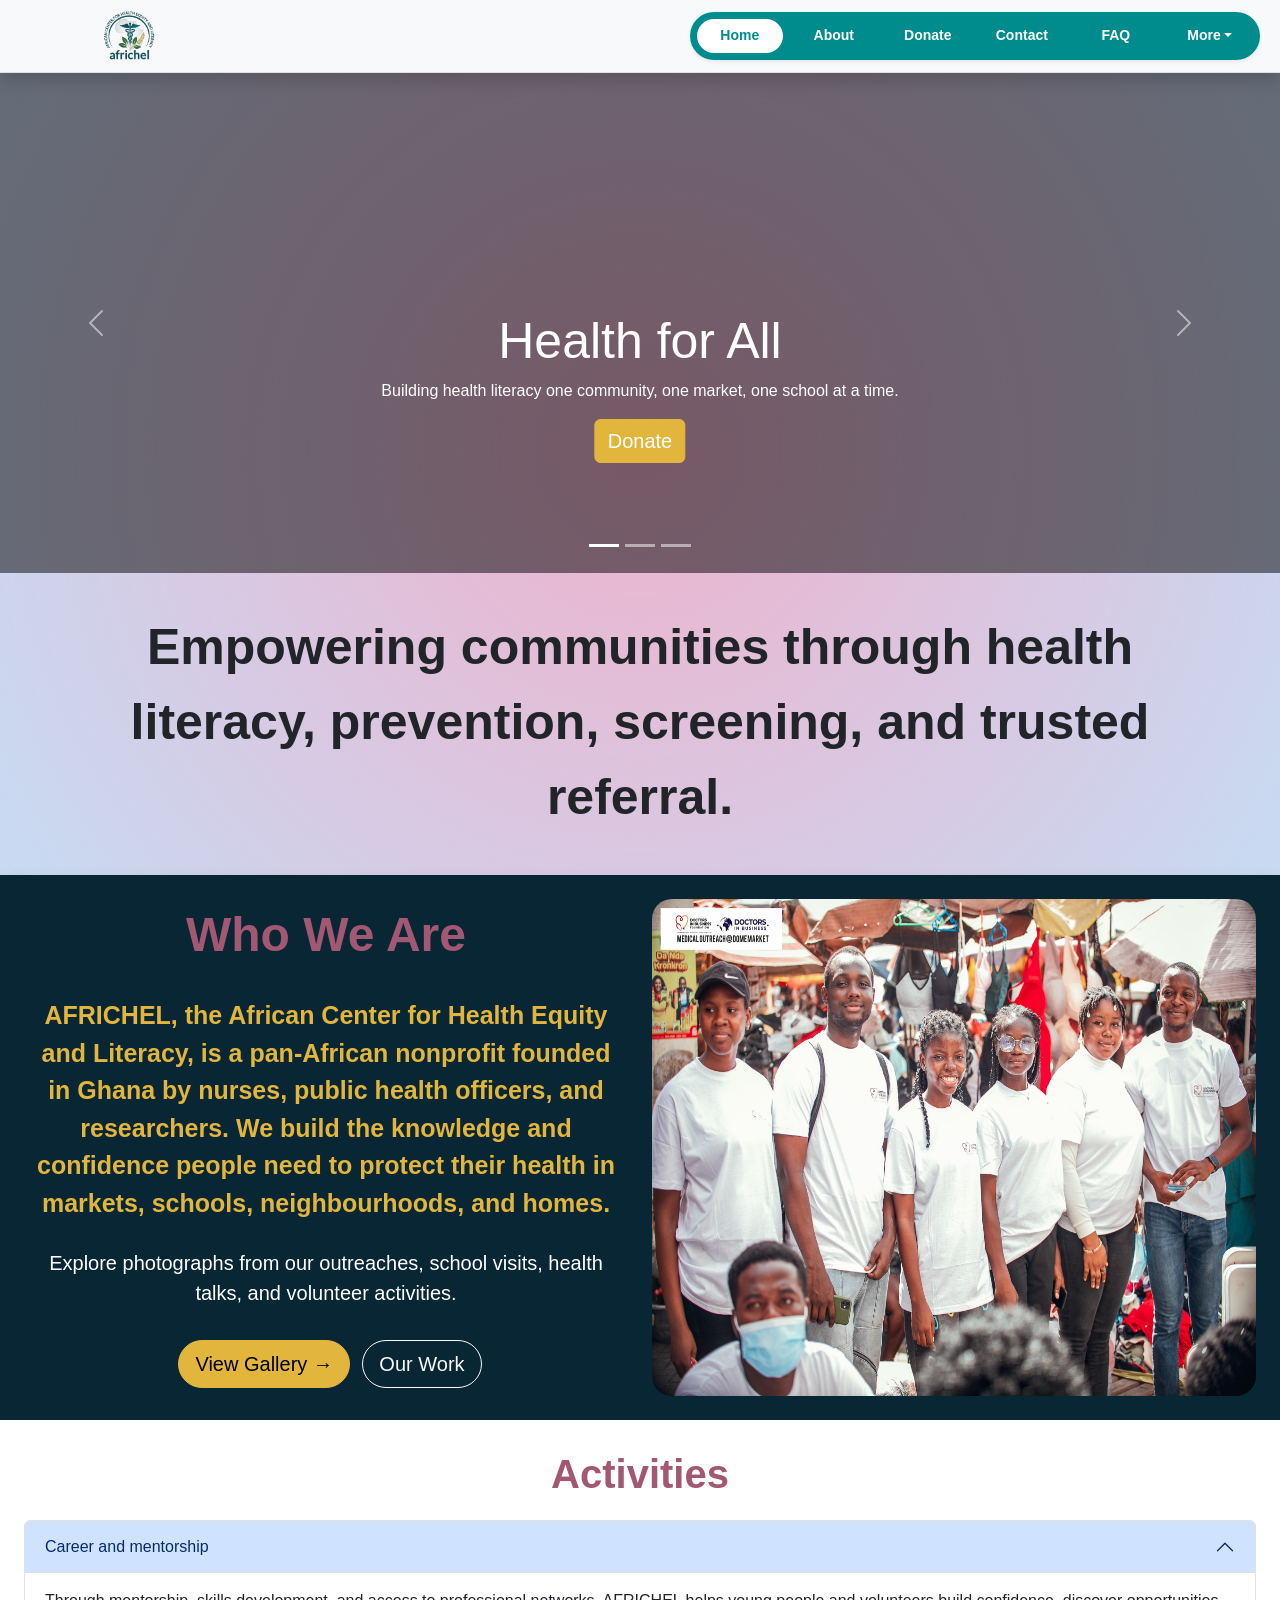
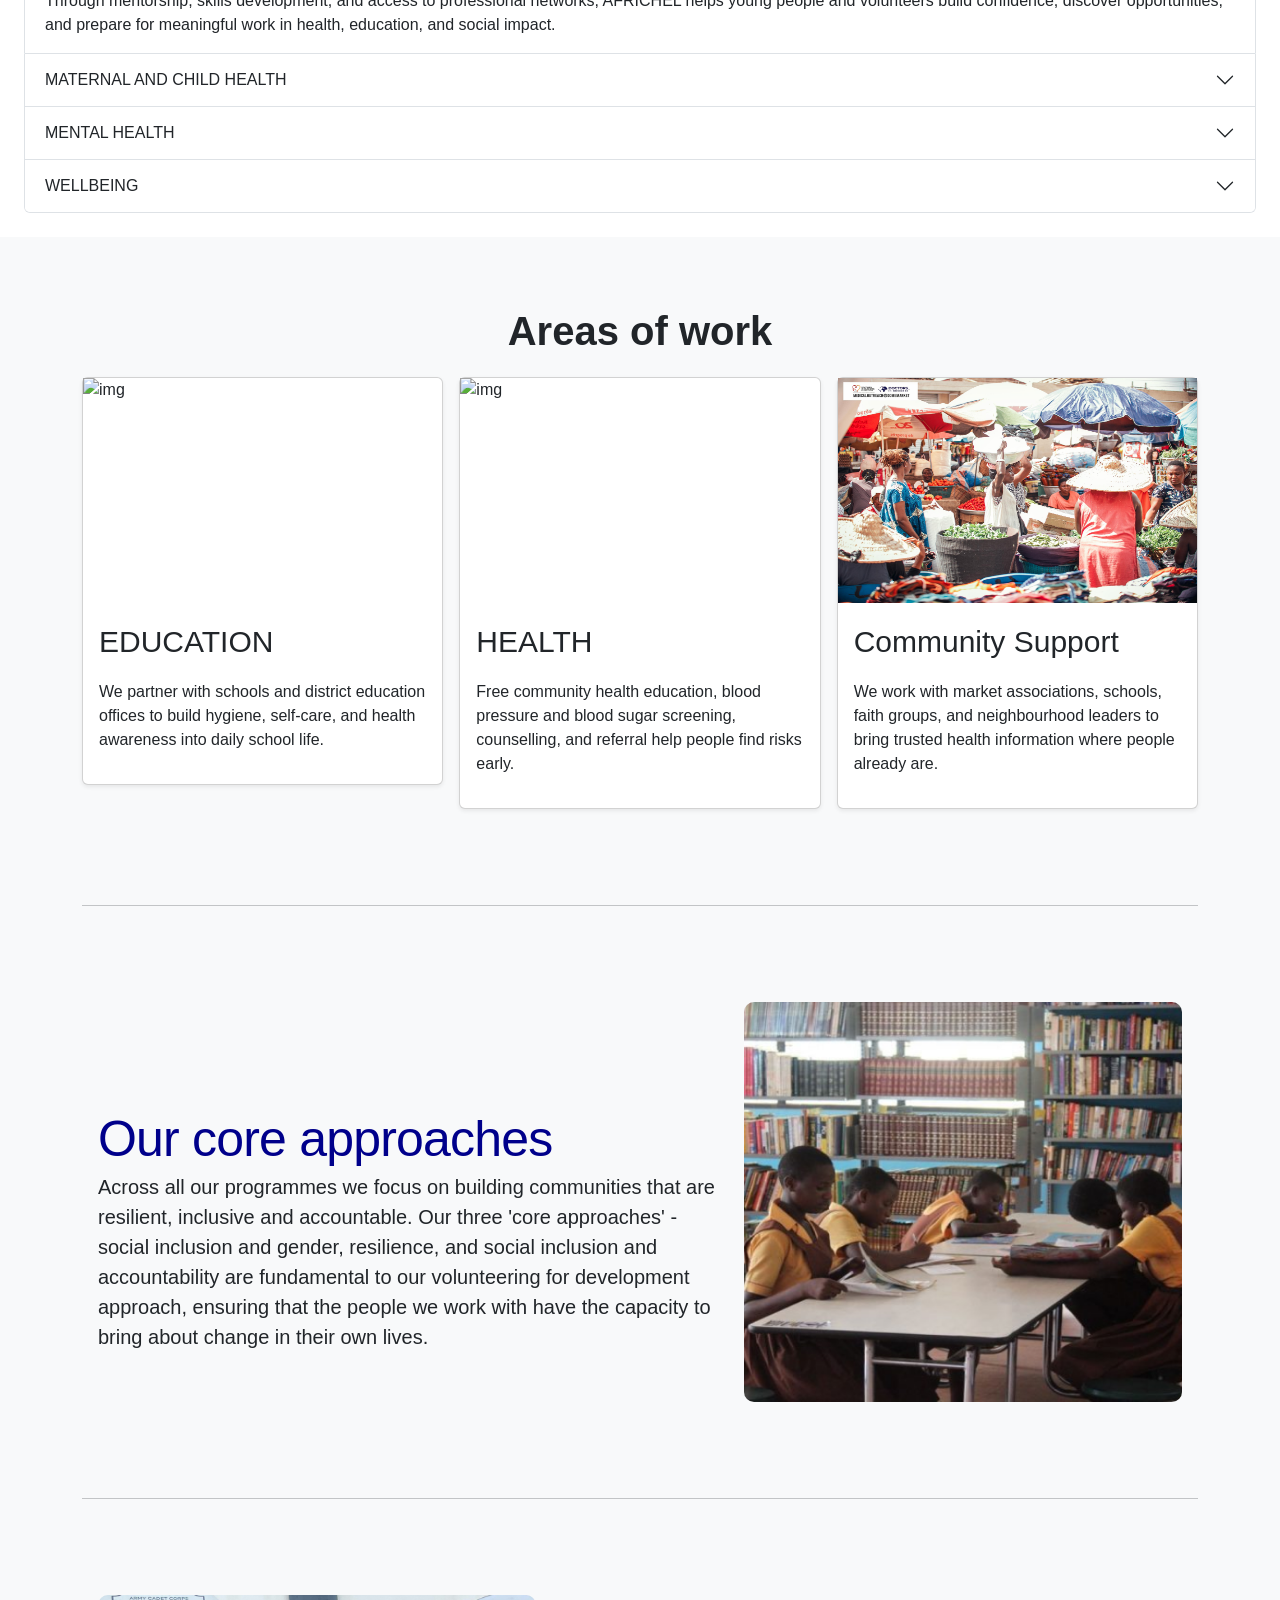
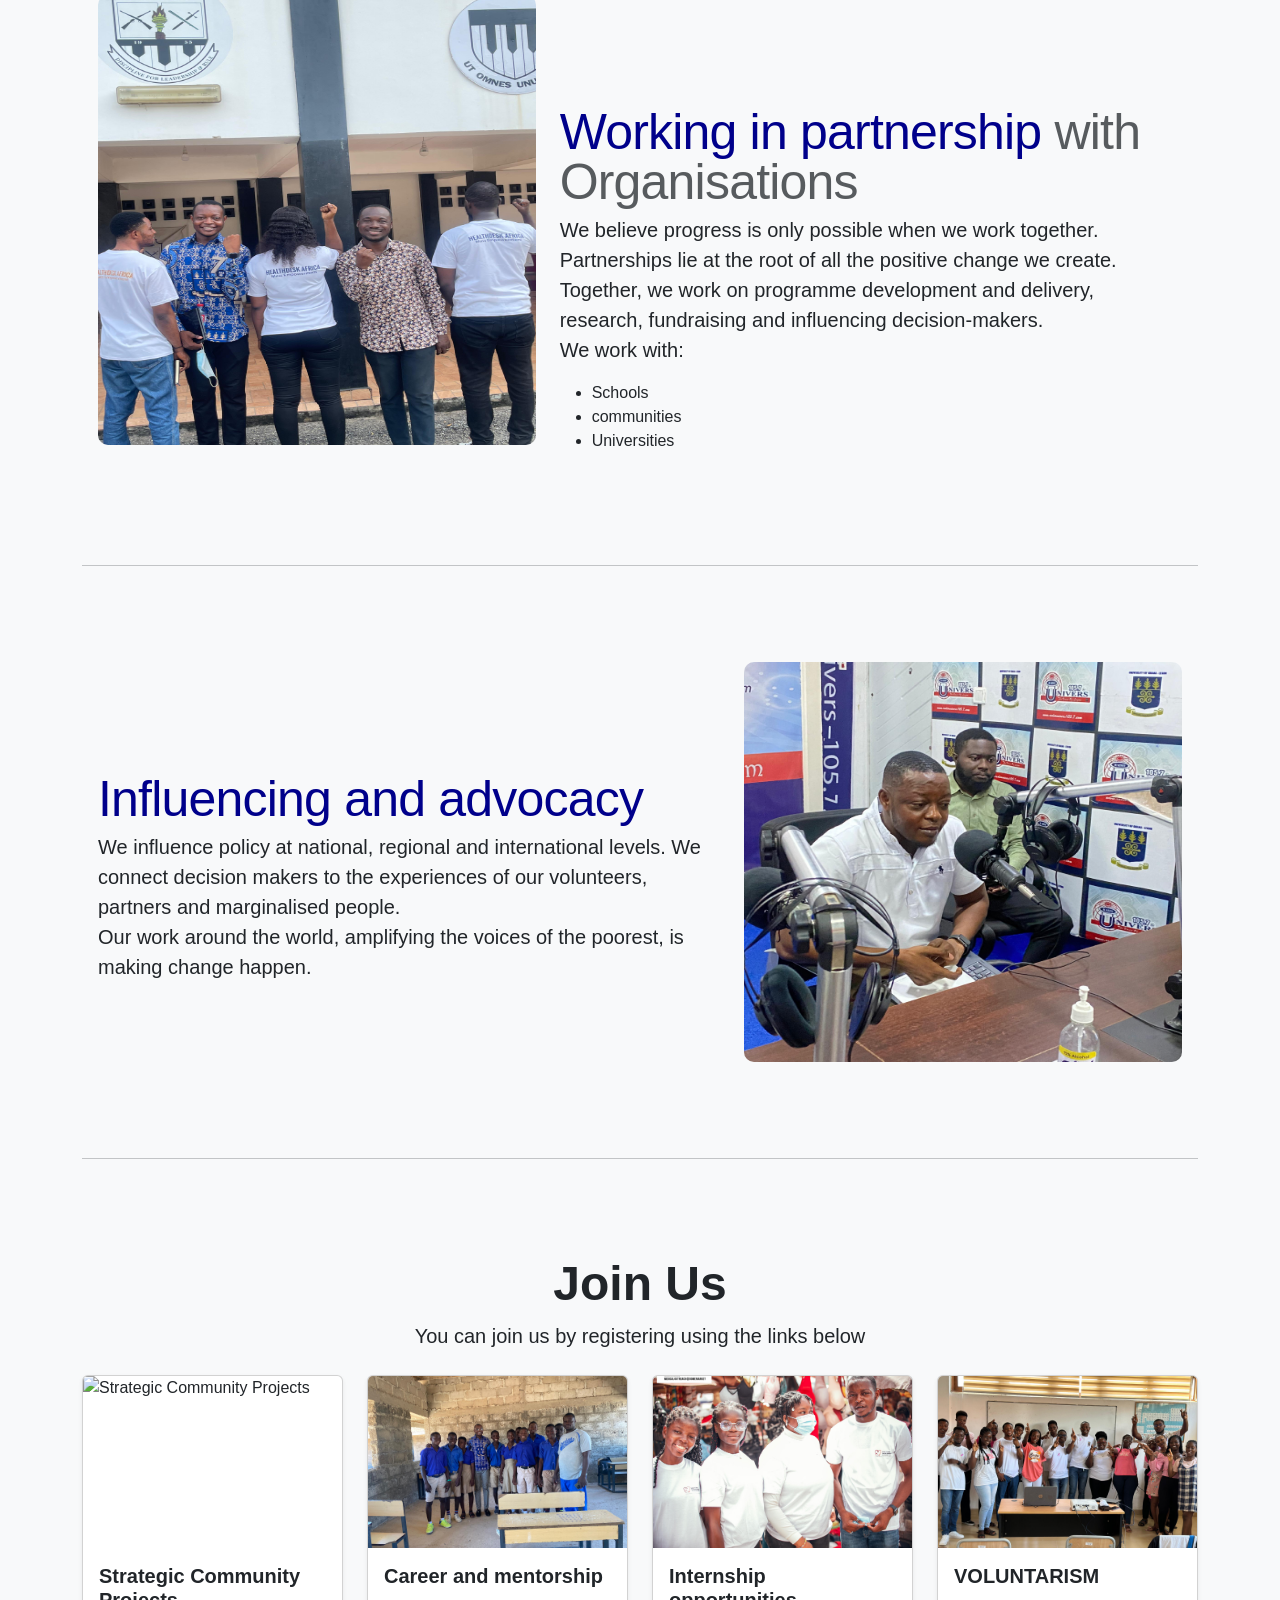
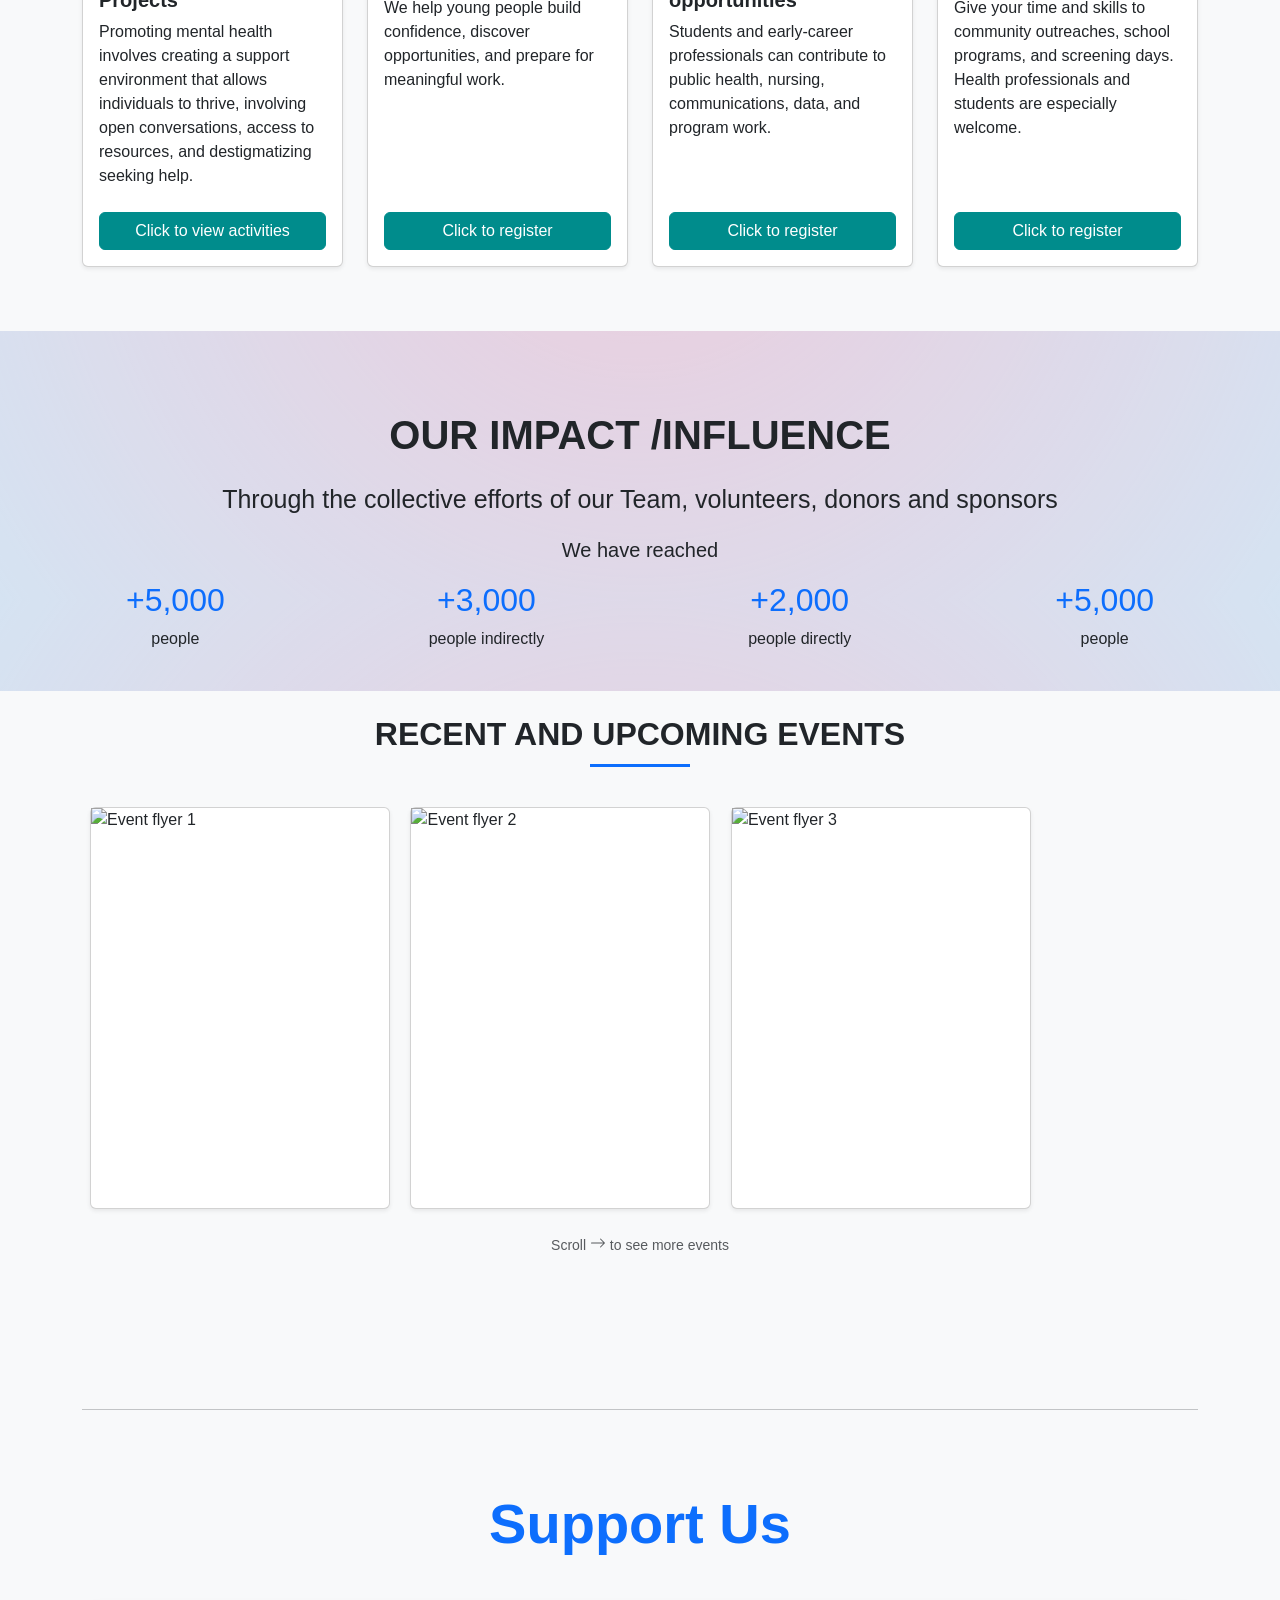
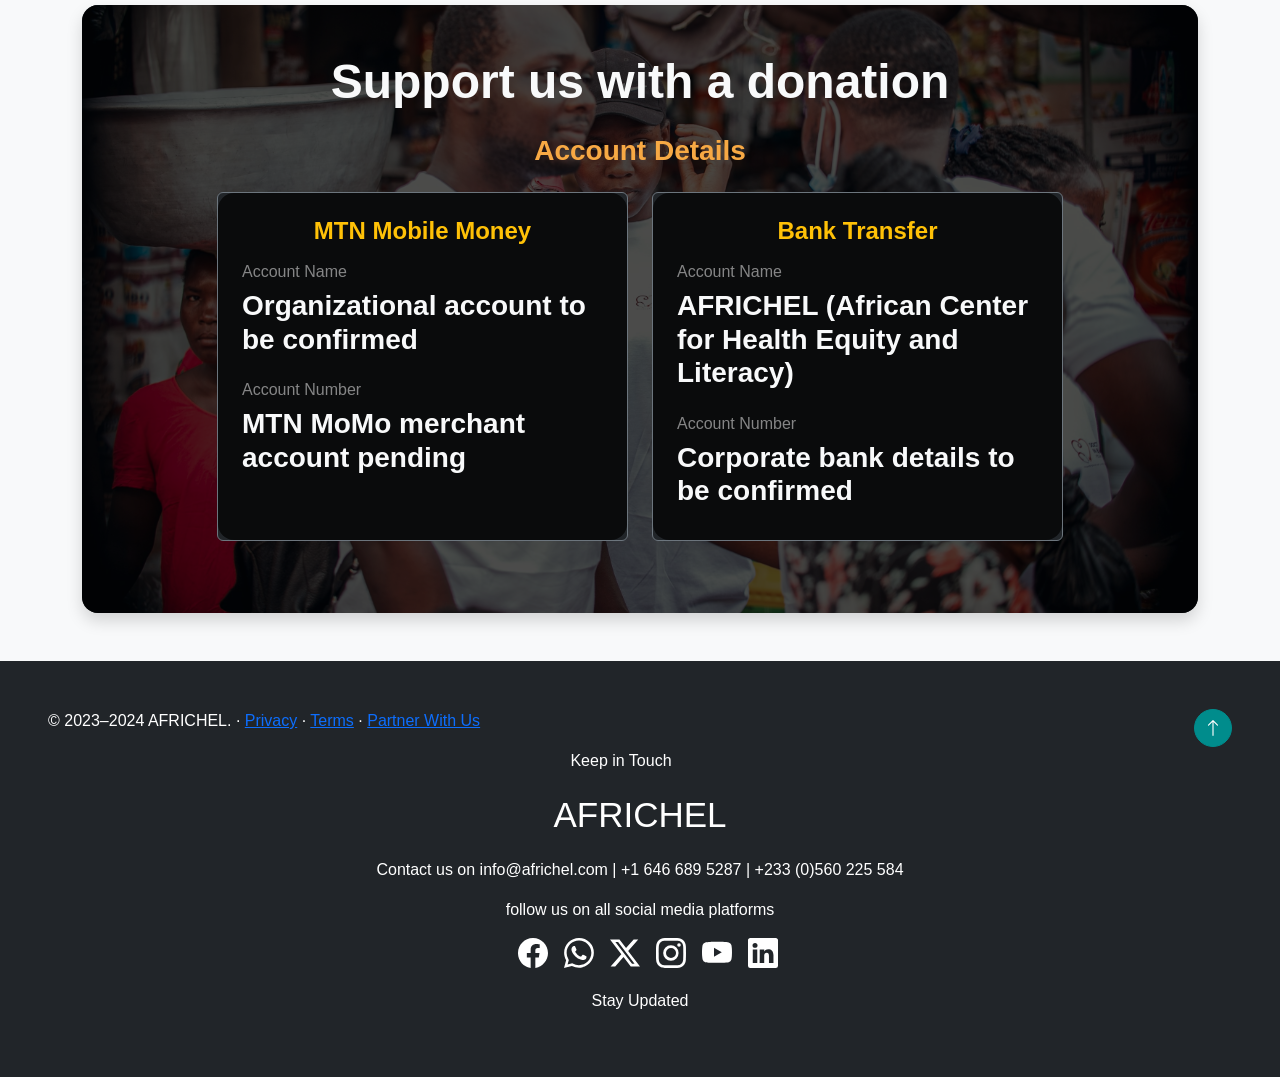
==== commit 89ddb294: "added africhel logo" ====
--- a/index.html
+++ b/index.html
@@ -4,7 +4,7 @@
 
     <meta charset="utf-8">
     <meta name="viewport" content="width=device-width, initial-scale=1">
-    <meta name="description" content="AFRICHEL builds health literacy and prevents disease in underserved communities through education, screening, and school health programs.">
+<meta name="description" content="AFRICHEL builds health literacy and prevents disease in underserved communities through education, screening, and school health programs.">
     <meta name="generator" content="Hugo 0.112.5">
     <title>Welcome</title>
 
@@ -458,6 +458,53 @@
   #pillNav2 .nav-link,
   #pillNav2 .dropdown-toggle {
     min-width: 86px;
+  }
+}
+
+
+/* AFRICHEL logo sizing */
+.site-logo {
+  display: block;
+  width: auto;
+  height: 58px;
+  max-width: 190px;
+  object-fit: contain;
+}
+#navheader header > a:first-child {
+  min-height: 64px;
+  padding-left: .5rem;
+}
+@media (max-width: 767px) {
+  .site-logo {
+    height: 46px;
+    max-width: 150px;
+    margin: 0 auto .25rem;
+  }
+  #navheader header > a:first-child {
+    width: 100%;
+    justify-content: center;
+    min-height: 50px;
+    padding-left: 0;
+  }
+}
+
+
+/* Center logo precisely on mobile */
+@media (max-width: 767px) {
+  #navheader header {
+    justify-content: center !important;
+  }
+  #navheader header > a:first-child {
+    display: flex !important;
+    width: 100% !important;
+    margin: 0 auto .35rem !important;
+    justify-content: center !important;
+    align-items: center !important;
+    text-align: center !important;
+  }
+  #navheader .site-logo {
+    margin-left: auto !important;
+    margin-right: auto !important;
   }
 }
 
@@ -568,7 +615,7 @@
         <header class="d-flex flex-wrap justify-content-center py-1 border-bottom">
           <a href="index.html" class="d-flex align-items-center mb-3 mb-md-0 me-md-auto link-body-emphasis text-decoration-none">
             <svg class="bi me-2" width="40" height="32"><use xlink:href="#bootstrap"/></svg>
-            <span class="brand-lockup"><strong>AFRICHEL</strong><span>Health for All</span></span>
+            <img class="site-logo" src="assets/hdk-profile/africhel-logo.png" alt="AFRICHEL - Health for All">
           </a>
           <ul class="nav nav-pills nav-fill gap-2 p-1 small bg-primary rounded-5 shadow-sm align-items-center" id="pillNav2" style="--bs-nav-link-color: var(--bs-white); --bs-nav-pills-link-active-color: var(--africhel-teal); --bs-nav-pills-link-active-bg: var(--bs-white);">
             <li class="nav-item"><a class="nav-link rounded-5 active" href="index.html">Home</a></li>
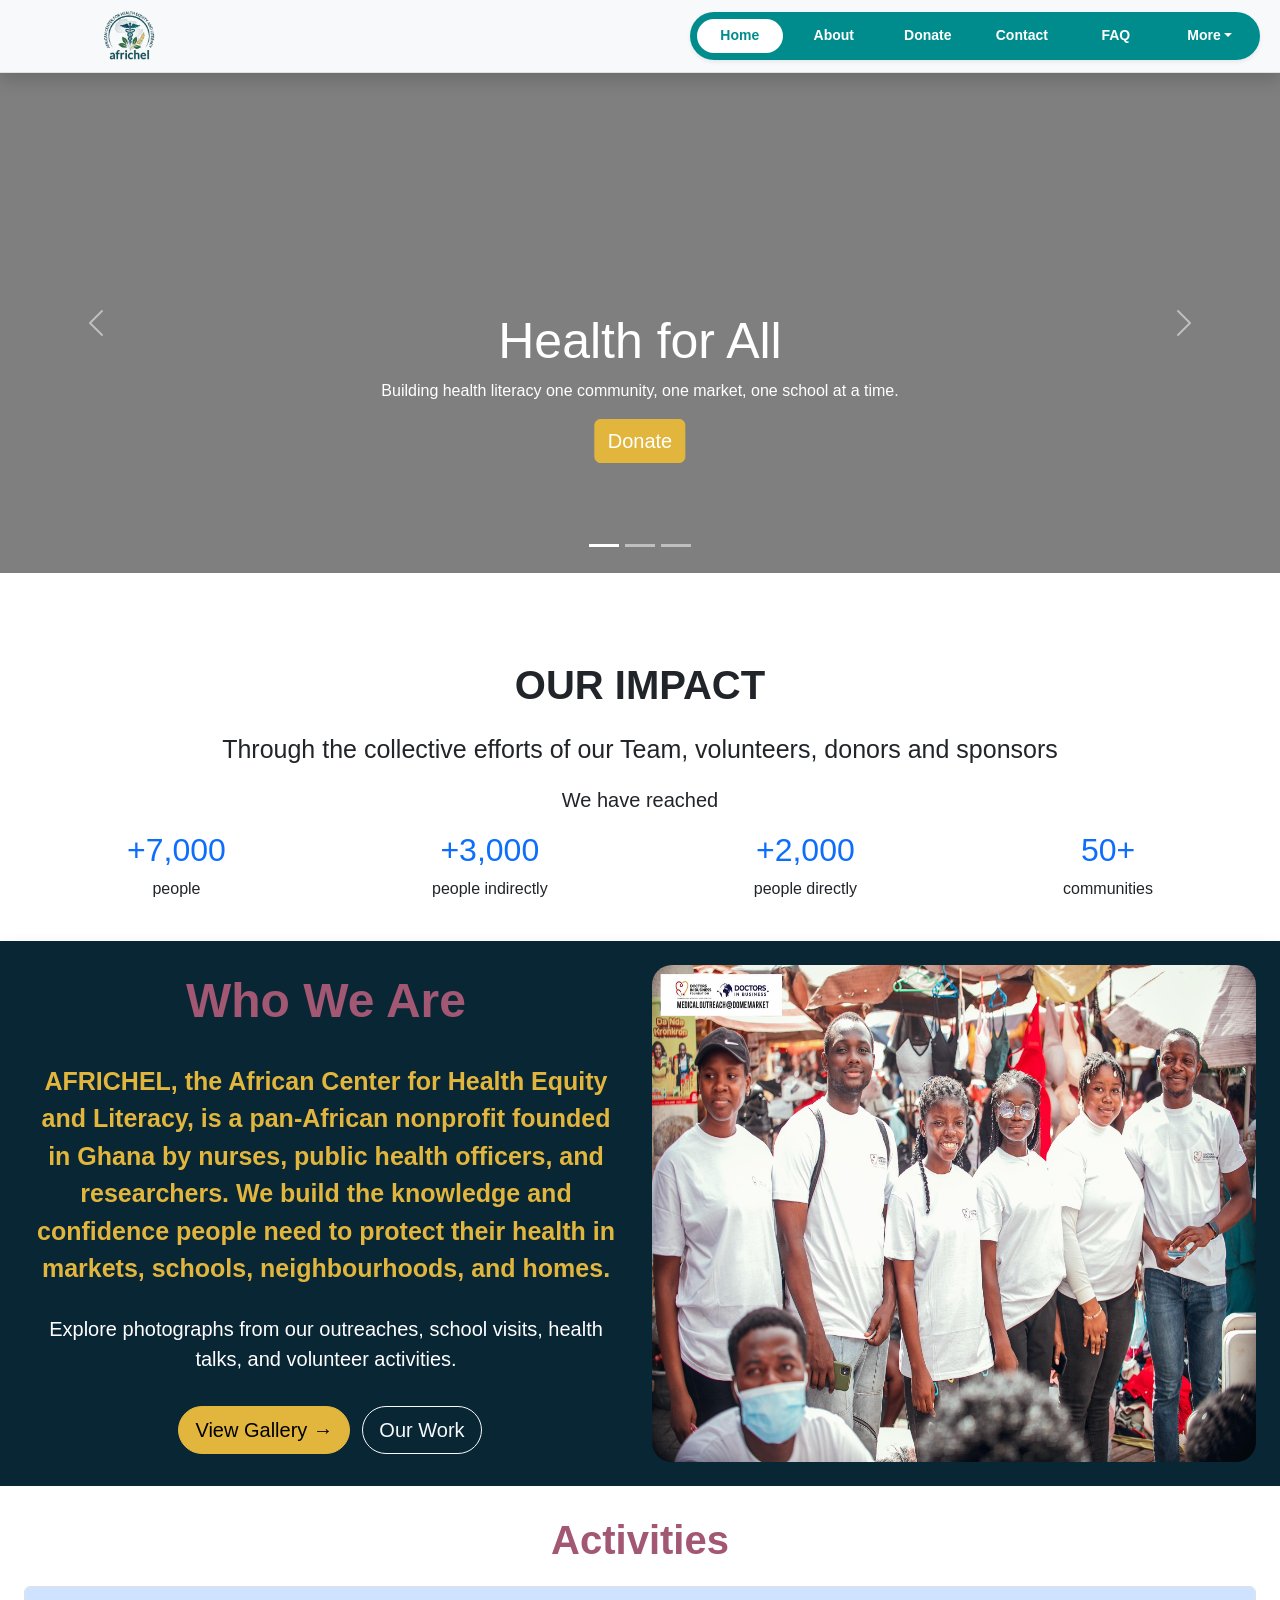
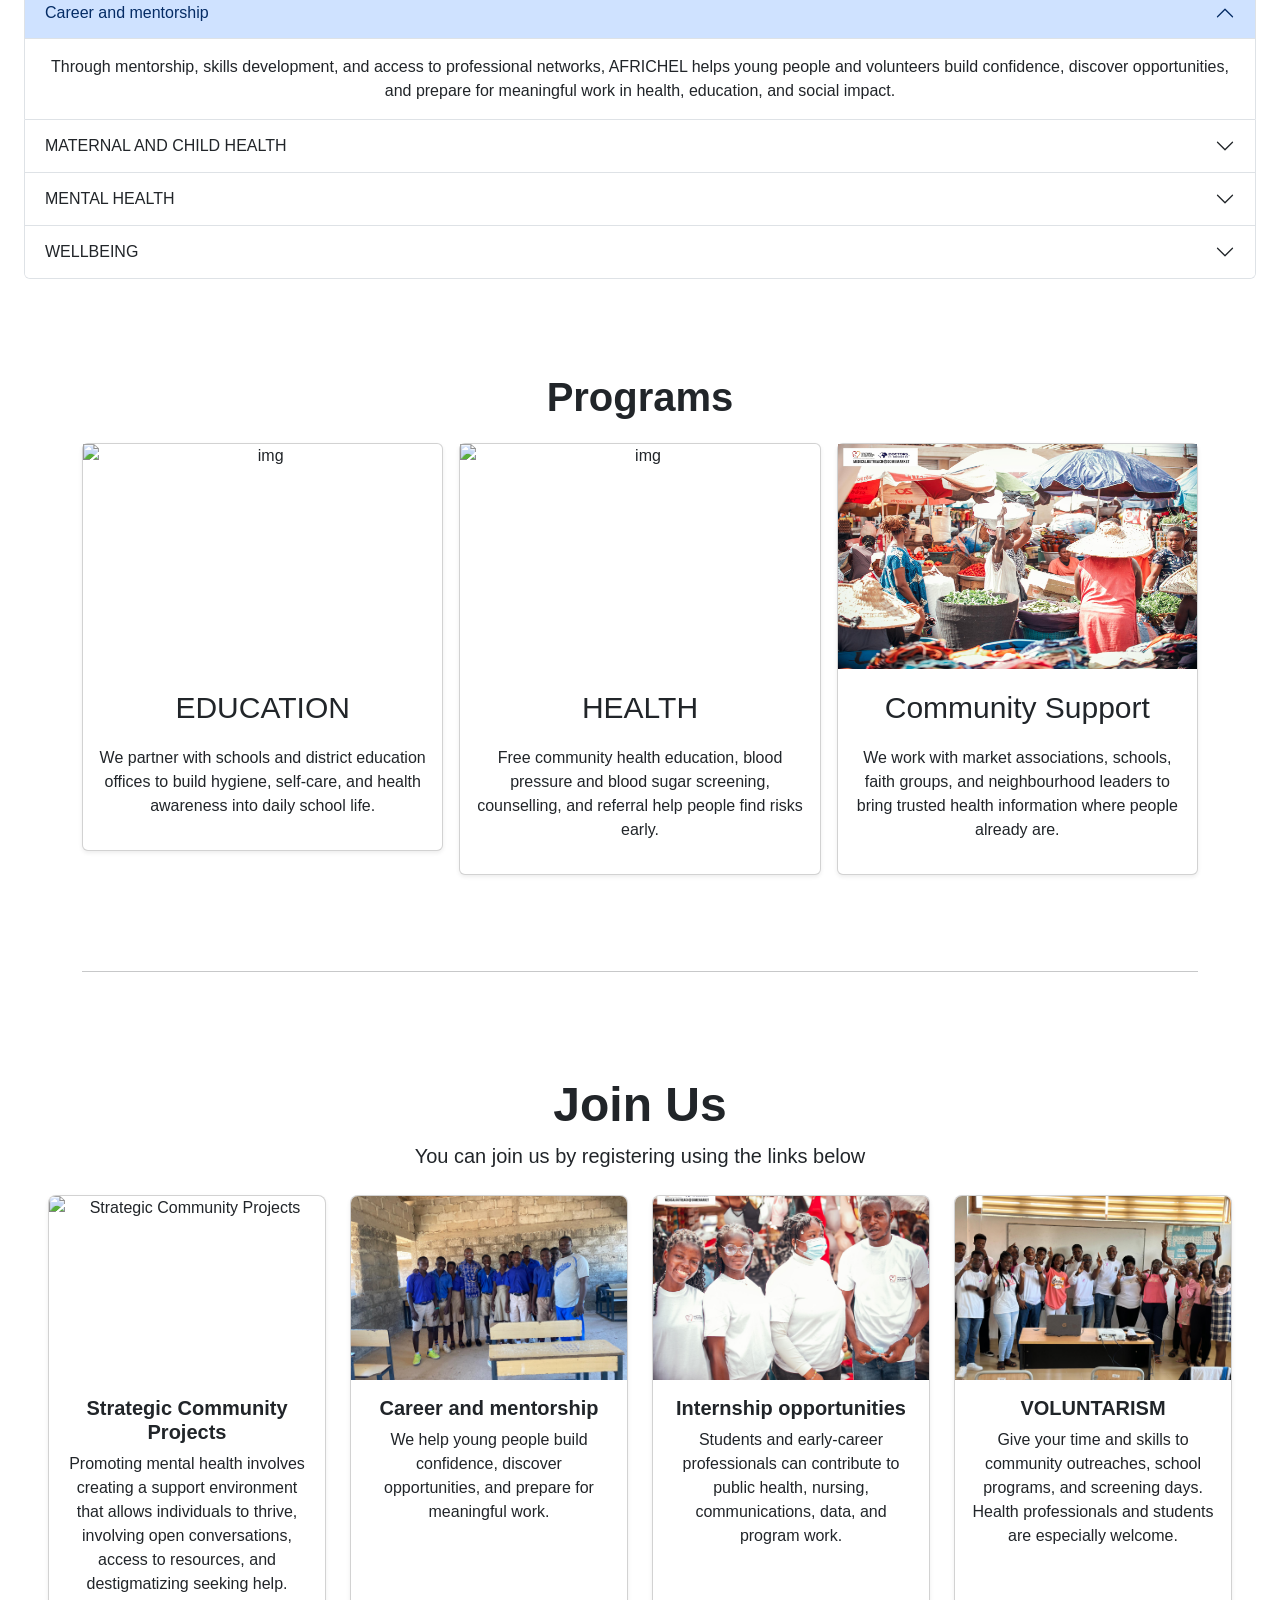
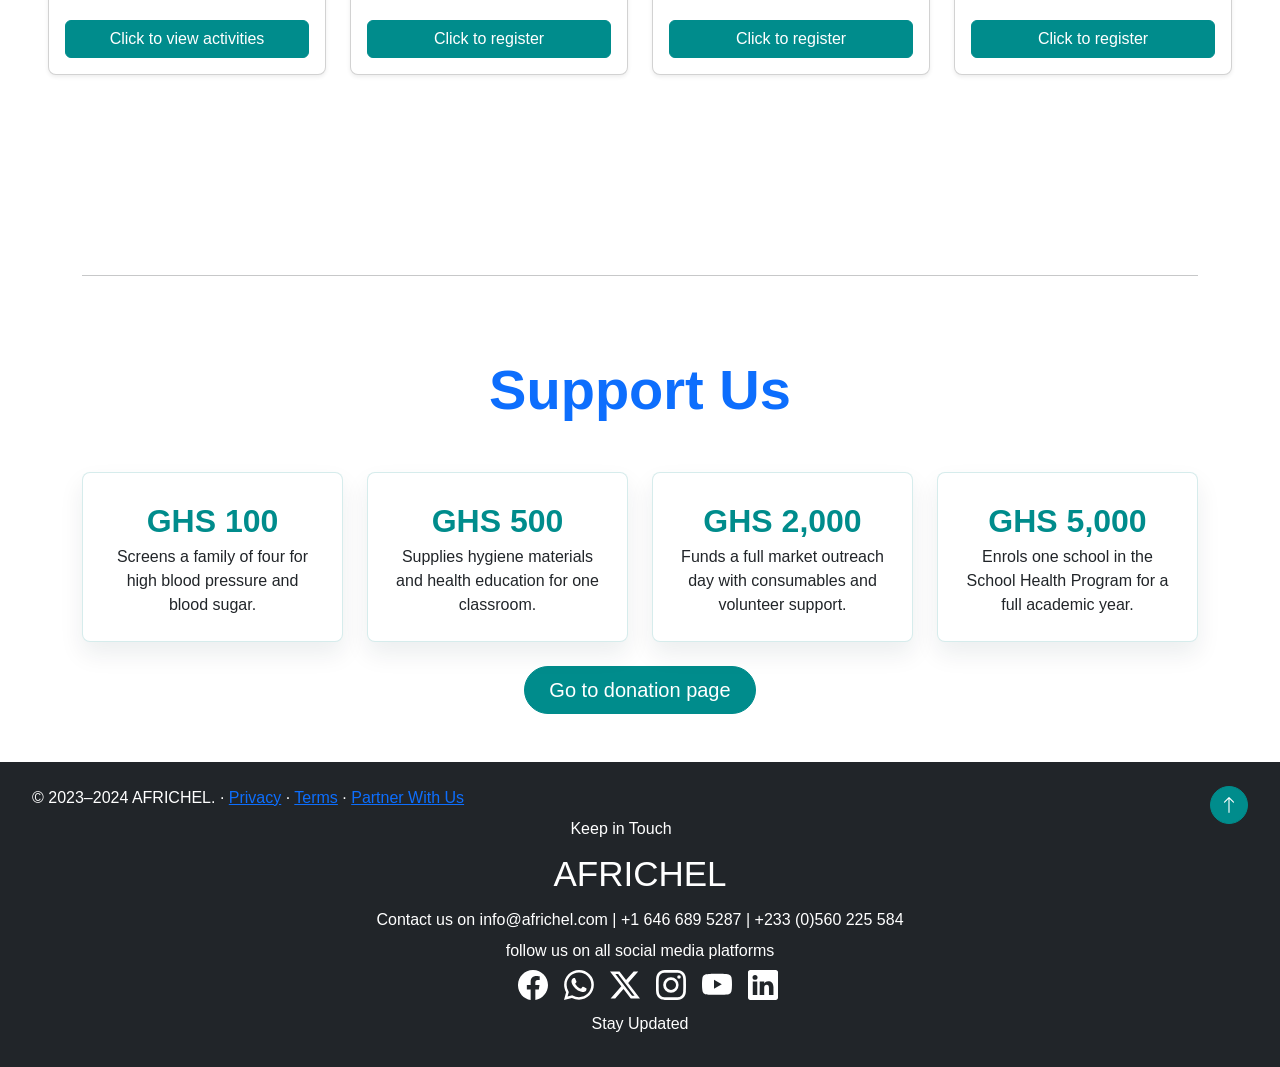
==== commit 98ed7bc2: "updated the homepage content and added maud profile" ====
--- a/index.html
+++ b/index.html
@@ -350,10 +350,47 @@
   #support-title {
     color: #A25772;
   }
+
+  .donation-package-card {
+    border: 1px solid rgba(0, 140, 140, .16);
+    border-radius: .5rem;
+    box-shadow: 0 .75rem 1.5rem rgba(9, 38, 53, .08);
+    height: 100%;
+  }
+
+  .donation-package-card .amount {
+    color: var(--africhel-teal);
+    font-size: 2rem;
+    font-weight: 800;
+  }
+
+  .join-us-section .card {
+    border-radius: .5rem;
+    overflow: hidden;
+  }
+
+  .join-us-section .card-body {
+    min-height: 230px;
+  }
+
+
+
+  .site-footer {
+    padding: 1.5rem 2rem;
+  }
+
+  .site-footer p,
+  .site-footer ul {
+    margin-bottom: .45rem;
+  }
   
   @media (max-width: 768px) {
     .donation-banner {
       min-height: auto;
+    }
+
+    .site-footer {
+      padding: 1.25rem 1rem;
     }
   }
     
@@ -374,6 +411,13 @@
 .nav-pills .nav-link:hover { background: rgba(255,255,255,.16); }
 
 
+
+#navheader {
+  position: sticky;
+  top: 0;
+  z-index: 1030;
+  width: 100%;
+}
 /* AFRICHEL mobile nav polish */
 #pillNav2 {
   width: 100%;
@@ -514,8 +558,7 @@
     <!-- Custom styles for this template -->
     <link href="carousel.css" rel="stylesheet">
   </head>
-  <body style="padding: 0px;margin: 0px;background: rgba(238, 174, 202, 0.507);
-  background: radial-gradient(circle, rgba(238, 174, 202, 0.952) 0%, rgba(148, 188, 233, 0.534) 100%);">
+  <body style="padding: 0px;margin: 0px;background: #fff;">
     <!-- <svg xmlns="http://www.w3.org/2000/svg" style="display: none;">
       <symbol id="check2" viewBox="0 0 16 16">
         <path d="M13.854 3.646a.5.5 0 0 1 0 .708l-7 7a.5.5 0 0 1-.708 0l-3.5-3.5a.5.5 0 1 1 .708-.708L6.5 10.293l6.646-6.647a.5.5 0 0 1 .708 0z"/>
@@ -611,7 +654,7 @@
   </header>
 </div> -->
 
-<div class="bg-light shadow" id="navheader" style="margin-top: 0px;position: sticky;top: 0px;z-index: 1;">
+<div class="bg-light shadow" id="navheader" style="margin-top: 0px;">
         <header class="d-flex flex-wrap justify-content-center py-1 border-bottom">
           <a href="index.html" class="d-flex align-items-center mb-3 mb-md-0 me-md-auto link-body-emphasis text-decoration-none">
             <svg class="bi me-2" width="40" height="32"><use xlink:href="#bootstrap"/></svg>
@@ -710,9 +753,36 @@
   <div class="marketing" style="">
 
     
-    <div class="container p-4 text-center">
-      <p class="text-dark" id="emp-para" style="">Empowering communities through health literacy, prevention, screening, and trusted referral.</p>
+    <div class="container-fluid px-0 text-center">
+      <!-- <p class="text-dark" id="emp-para" style="">Empowering communities through health literacy, prevention, screening, and trusted referral.</p>
       
+    </div> -->
+
+    <div class="p-4 text-center" style="background-color: #fff">
+      <p  style="font-size: 40px;font-weight: bold;margin-top: 50px;">OUR IMPACT </p>
+      <p class="text-center" style="font-size: 25px">
+        Through the collective efforts of our Team, volunteers, donors and sponsors</p>
+        <p style="font-size: 20px">We have reached</p>
+      <div class="d-flex  justify-content-around">
+        <div>
+          <h2 class="text-primary">+7,000</h2>
+          <p>people</p>
+        </div>
+        <div>
+          <h2 class="text-primary">+3,000</h2>
+          <p>people indirectly</p>
+        </div>
+        <div>
+          <h2 class="text-primary">+2,000</h2>
+          <p>people directly</p>
+        </div>
+        <div>
+          <h2 class="text-primary">50+</h2>
+          <p>communities</p>
+        </div>
+      </div>
+      
+
     </div>
 
     <!-- <div class="p-4 shadow" style="background-color: #092635;">
@@ -820,11 +890,11 @@
 
     <!-- cards -->
   
-    <div class="album py-5 bg-light">
+    <div class="album py-5 bg-white">
       <div class="py-3" style="">
 
         <div class="container" >
-          <p class="text-center" style="font-size: 40px;font-weight: bold;">Areas of work</p>
+          <p class="text-center" style="font-size: 40px;font-weight: bold;">Programs</p>
           <div class="row row-cols-1 row-cols-sm-2 row-cols-md-3 g-3">
             <div class="col">
               <div class="card shadow-sm">
@@ -987,10 +1057,7 @@
     
 
     <!-- START THE FEATURETTES -->
-
-    <hr class="featurette-divider">
-
-    <div class="row featurette p-3">
+    <!-- <div class="row featurette p-3">
       <div class="col-md-7">
         <h2 class="featurette-heading fw-normal lh-1" style="font-weight: bold;color:darkblue ;">Our core approaches </h2>
         <p class="lead">Across all our programmes we focus on building communities that are resilient, inclusive and accountable.
@@ -998,12 +1065,11 @@
            ensuring that the people we work with have the capacity to bring about change in their own lives.</p>
       </div>
       <div class="col-md-5">
-        <!-- <svg class="bd-placeholder-img bd-placeholder-img-lg featurette-image img-fluid mx-auto" width="500" height="500" xmlns="http://www.w3.org/2000/svg" role="img" aria-label="Placeholder: 500x500" preserveAspectRatio="xMidYMid slice" focusable="false"><title>Placeholder</title><rect width="100%" height="100%" fill="var(--bs-secondary-bg)"/><text x="50%" y="50%" fill="var(--bs-secondary-color)" dy=".3em">500x500</text></svg> -->
         <img src="assets/images/schlib 1.png" alt="" style="height:400px ;width: 100%;border-radius: 10px;">
       </div>
-    </div>
-
-    <hr class="featurette-divider">
+    </div> -->
+
+    <!-- <hr class="featurette-divider">
 
     <div class="row featurette p-3">
       <div class="col-md-7 order-md-2">
@@ -1021,12 +1087,11 @@
       </p>
       </div>
       <div class="col-md-5 order-md-1">
-        <!-- <svg class="bd-placeholder-img bd-placeholder-img-lg featurette-image img-fluid mx-auto" width="500" height="500" xmlns="http://www.w3.org/2000/svg" role="img" aria-label="Placeholder: 500x500" preserveAspectRatio="xMidYMid slice" focusable="false"><title>Placeholder</title><rect width="100%" height="100%" fill="var(--bs-secondary-bg)"/><text x="50%" y="50%" fill="var(--bs-secondary-color)" dy=".3em">500x500</text></svg> -->
         <img src="assets/images/partnerShip.jpg" alt="" style="height:450px ;width: 100%;border-radius: 10px;">
       </div>
-    </div>
-
-    <hr class="featurette-divider">
+    </div> -->
+
+    <!-- <hr class="featurette-divider">
 
     <div class="row featurette p-3">
       <div class="col-md-7">
@@ -1037,10 +1102,9 @@
         </p>
       </div>
       <div class="col-md-5">
-        <!-- <svg class="bd-placeholder-img bd-placeholder-img-lg featurette-image img-fluid mx-auto" width="500" height="500" xmlns="http://www.w3.org/2000/svg" role="img" aria-label="Placeholder: 500x500" preserveAspectRatio="xMidYMid slice" focusable="false"><title>Placeholder</title><rect width="100%" height="100%" fill="var(--bs-secondary-bg)"/><text x="50%" y="50%" fill="var(--bs-secondary-color)" dy=".3em">500x500</text></svg> -->
         <img src="assets/images/advocacy1 1.png" alt="" style="height:400px ;width: 100%;border-radius: 10px;">
       </div>
-    </div>
+    </div> -->
 
     <hr class="featurette-divider">
 
@@ -1058,12 +1122,12 @@
         </div>
     </div> -->
     
-    <section class="py-3 bg-light">
-      <div class="container">
+    <section class="py-4 bg-white join-us-section">
+      <div class="container-fluid px-4 px-lg-5">
         <h2 class="display-5 fw-bold text-center">Join Us</h2>
         <p class="lead text-center mb-4">You can join us by registering using the links below</p>
         
-        <div class="row row-cols-1 row-cols-sm-2 row-cols-lg-4 g-4">
+        <div class="row row-cols-1 row-cols-sm-2 row-cols-lg-4 g-4 justify-content-center">
           <!-- Card 1 -->
           <div class="col">
             <div class="card h-100 shadow-sm">
@@ -1126,8 +1190,8 @@
 
    <!--  New Cards -->
     </div>
-    <div class="p-4 text-center" style="background-color: #e7eaef73">
-      <p  style="font-size: 40px;font-weight: bold;margin-top: 50px;">OUR IMPACT /INFLUENCE  </p>
+    <!-- <div class="p-4 text-center" style="background-color: #fff">
+      <p  style="font-size: 40px;font-weight: bold;margin-top: 50px;">OUR IMPACT </p>
       <p class="text-center" style="font-size: 25px">
         Through the collective efforts of our Team, volunteers, donors and sponsors</p>
         <p style="font-size: 20px">We have reached</p>
@@ -1151,7 +1215,7 @@
       </div>
       
 
-    </div>
+    </div> -->
 
     <!-- <div class="m-4">
       <div class="mt-5 mb-4">
@@ -1168,20 +1232,20 @@
       </div>
   </div> -->
 
-<div class="bg-light">
-  <div class="container py-4">
-    <!-- Title Section -->
+<div class="bg-white">
+  <!-- <div class="container py-4">
+    
     <div class="row mb-4">
       <div class="col-12 text-center">
         <h2 class="events-title fw-bold mb-3">RECENT AND UPCOMING EVENTS</h2>
       </div>
     </div>
     
-    <!-- Gallery Section -->
+    
     <div class="row">
       <div class="col-12">
         <div class="scroll-container-gallery pb-3">
-          <!-- Gallery Items -->
+          
           <div class="gallery-item px-2">
             <div class="card shadow-sm" style="width: 300px;">
               <div class="card-img-wrapper">
@@ -1209,7 +1273,6 @@
       </div>
     </div>
     
-    <!-- Scroll Hint -->
     <div class="row">
       <div class="col-12 text-center text-muted mt-2">
         <small>
@@ -1221,7 +1284,7 @@
         </small>
       </div>
     </div>
-  </div>
+  </div> -->
 
 
 
@@ -1234,57 +1297,43 @@
       <div class="text-center mb-5">
         <h2 class="display-4 fw-bold text-primary" id="support-title">Support Us</h2>
       </div>
-      
-      <div class="row justify-content-center">
-        <div class="col-12">
-          <div class="card donation-banner border-0 shadow">
-            <div class="card-body p-md-5 p-3 text-white">
-              <h2 class="card-title text-center mb-4 display-5 fw-bold text-light">Support us with a donation</h2>
-              
-              <div class="row justify-content-center mb-4">
-                <div class="col-lg-10">
-                  <h3 class="text-center mb-4 fw-bold donation-subtitle">Account Details</h3>
-                  
-                  <div class="row g-4">
-                    <!-- MTN Mobile Money Payment Option -->
-                    <div class="col-md-6">
-                      <div class="card h-100 bg-dark border-secondary">
-                        <div class="card-body p-4">
-                          <h4 class="card-title text-center mb-3 text-warning fw-bold">MTN Mobile Money</h4>
-                          <div class="mb-4">
-                            <h6 class="text-white-50 mb-2">Account Name</h6>
-                            <h3 class="text-light fw-bold">Organizational account to be confirmed</h3>
-                          </div>
-                          <div>
-                            <h6 class="text-white-50 mb-2">Account Number</h6>
-                            <h3 class="text-light fw-bold">MTN MoMo merchant account pending</h3>
-                          </div>
-                        </div>
-                      </div>
-                    </div>
-                    
-                    <!-- Bank Transfer Payment Option -->
-                    <div class="col-md-6">
-                      <div class="card h-100 bg-dark border-secondary">
-                        <div class="card-body p-4">
-                          <h4 class="card-title text-center mb-3 text-warning fw-bold">Bank Transfer</h4>
-                          <div class="mb-4">
-                            <h6 class="text-white-50 mb-2">Account Name</h6>
-                            <h3 class="text-light fw-bold">AFRICHEL (African Center for Health Equity and Literacy)</h3>
-                          </div>
-                          <div>
-                            <h6 class="text-white-50 mb-2">Account Number</h6>
-                            <h3 class="text-light fw-bold">Corporate bank details to be confirmed</h3>
-                          </div>
-                        </div>
-                      </div>
-                    </div>
-                  </div>
-                </div>
-              </div>
-            </div>
-          </div>
-        </div>
+
+      <div class="row row-cols-1 row-cols-md-2 row-cols-lg-4 g-4">
+        <div class="col">
+          <div class="card donation-package-card">
+            <div class="card-body p-4">
+              <div class="amount">GHS 100</div>
+              <p class="mb-0">Screens a family of four for high blood pressure and blood sugar.</p>
+            </div>
+          </div>
+        </div>
+        <div class="col">
+          <div class="card donation-package-card">
+            <div class="card-body p-4">
+              <div class="amount">GHS 500</div>
+              <p class="mb-0">Supplies hygiene materials and health education for one classroom.</p>
+            </div>
+          </div>
+        </div>
+        <div class="col">
+          <div class="card donation-package-card">
+            <div class="card-body p-4">
+              <div class="amount">GHS 2,000</div>
+              <p class="mb-0">Funds a full market outreach day with consumables and volunteer support.</p>
+            </div>
+          </div>
+        </div>
+        <div class="col">
+          <div class="card donation-package-card">
+            <div class="card-body p-4">
+              <div class="amount">GHS 5,000</div>
+              <p class="mb-0">Enrols one school in the School Health Program for a full academic year.</p>
+            </div>
+          </div>
+        </div>
+      </div>
+      <div class="text-center mt-4">
+        <a class="btn btn-primary btn-lg rounded-5 px-4" href="donation.html">Go to donation page</a>
       </div>
     </div>
     <!-- /.container -->
@@ -1304,7 +1353,7 @@
     </ul>
   </footer> -->
 </main>
-<footer class="bg-dark text-white p-5">
+<footer class="bg-dark text-white site-footer">
   <p class="float-end"><a class="btn btn-primary btn-sm rounded-circle d-inline-flex align-items-center justify-content-center" href="#navheader" role="button" aria-label="Back to top" style="width: 38px;height: 38px;"><svg xmlns="http://www.w3.org/2000/svg" width="18" height="18" fill="currentColor" class="bi bi-arrow-up" viewBox="0 0 16 16" aria-hidden="true" focusable="false"><path fill-rule="evenodd" d="M8 15a.5.5 0 0 0 .5-.5V2.707l3.146 3.147a.5.5 0 0 0 .708-.708l-4-4a.5.5 0 0 0-.708 0l-4 4a.5.5 0 1 0 .708.708L7.5 2.707V14.5a.5.5 0 0 0 .5.5z"/></svg></a></p>
   <p>&copy; 2023–2024 AFRICHEL. &middot; <a href="privacy.html">Privacy</a> &middot; <a href="terms.html">Terms</a> &middot; <a href="partners.html">Partner With Us</a></p>
   <div class="text-center">
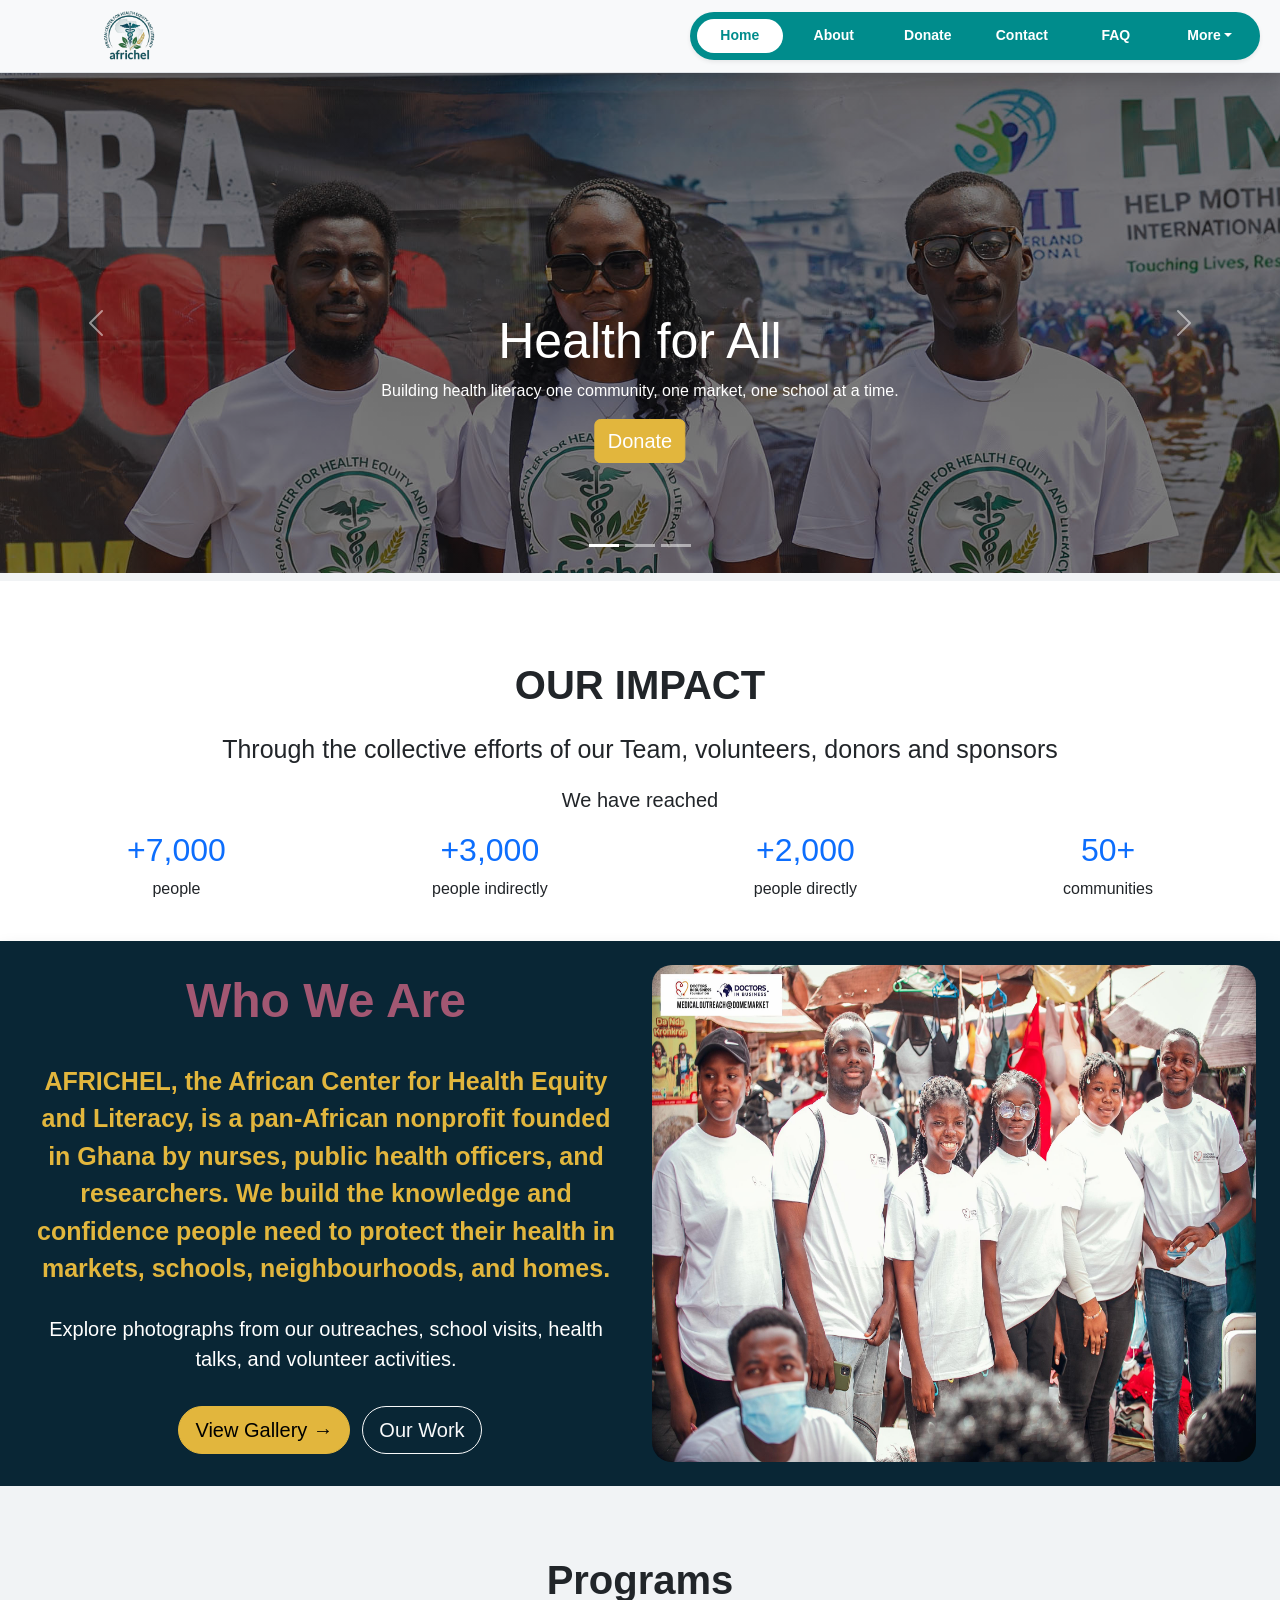
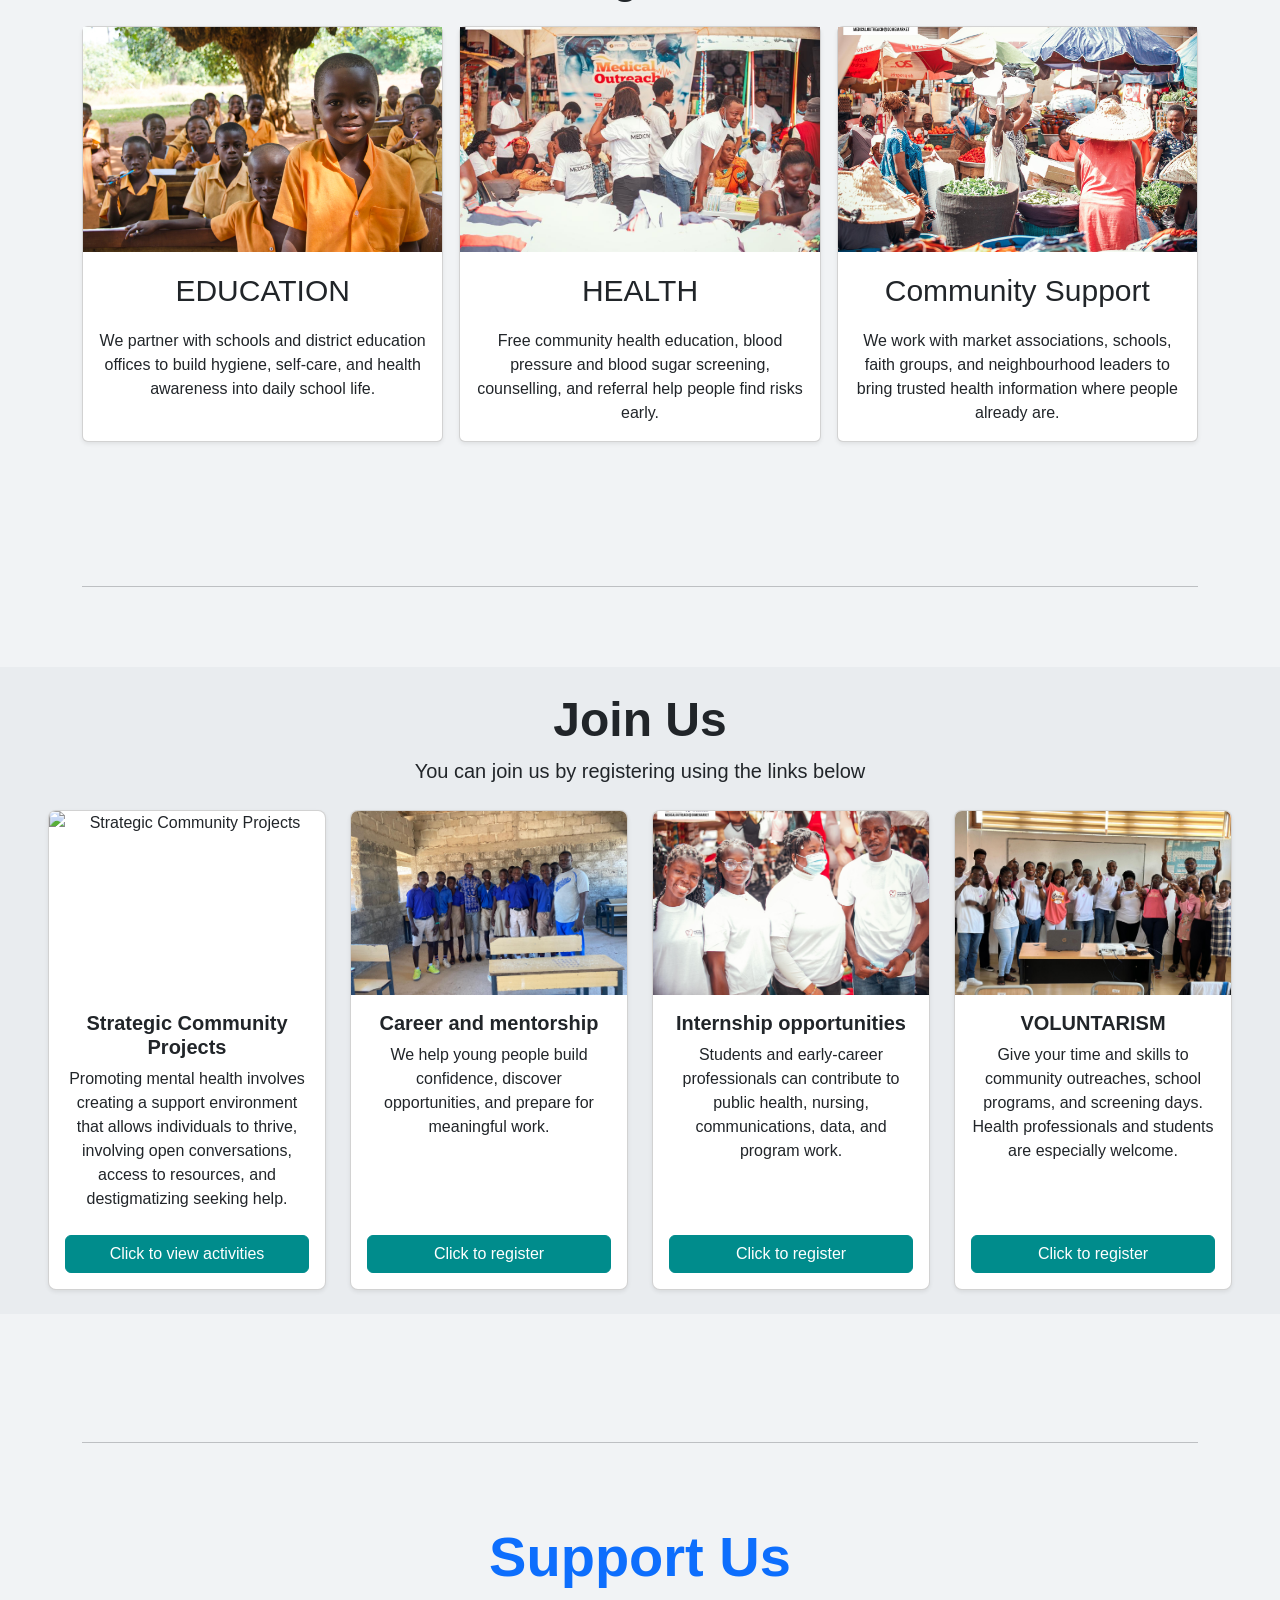
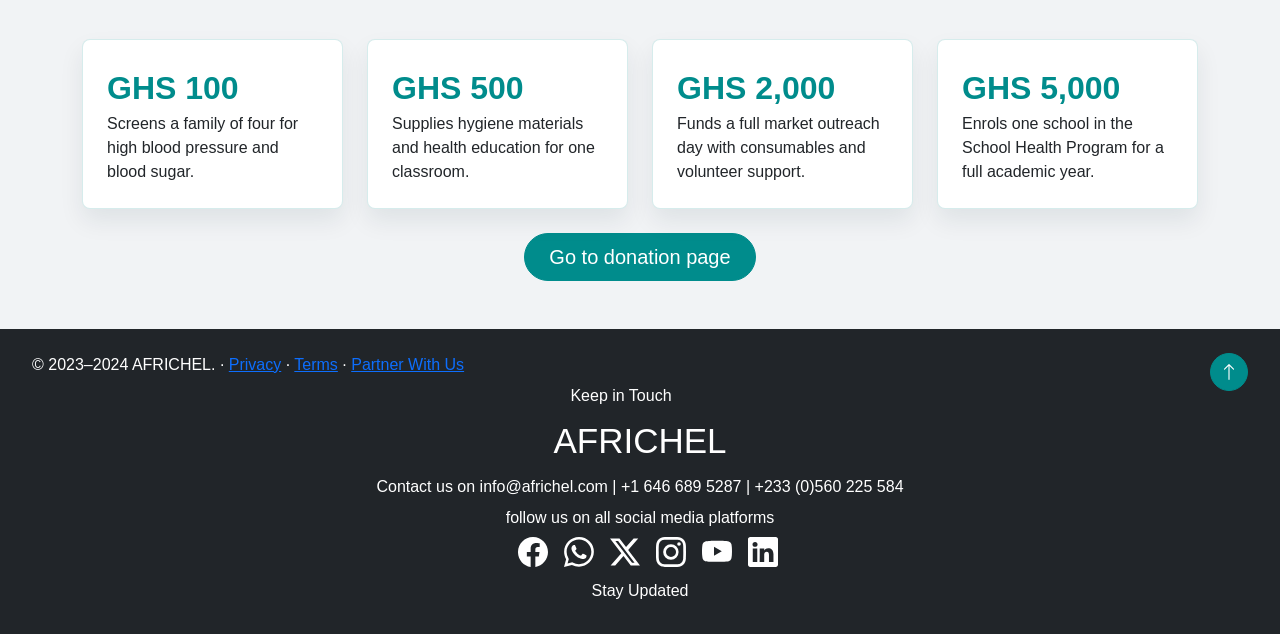
==== commit 4407d4f8: "added new recent pictures and few updates" ====
--- a/index.html
+++ b/index.html
@@ -165,7 +165,7 @@
       }
 
       .hero-image{
-        background-image: linear-gradient(rgba(0, 0, 0, 0.5), rgba(0, 0, 0, 0.5)), url('./assets/images/Ghana_school_under_the_trees.JPG');
+        background-image: linear-gradient(rgba(0, 0, 0, 0.5), rgba(0, 0, 0, 0.5)), url('./assets/images/IMG_5432.jpg');
           height: 300px;
           background-position: center;
           background-repeat: no-repeat;
@@ -191,7 +191,7 @@
       }
 
       .hero-image2{
-        background-image: linear-gradient(rgba(0, 0, 0, 0.5), rgba(0, 0, 0, 0.5)), url('./assets/images/schlib.jpg');
+        background-image: linear-gradient(rgba(0, 0, 0, 0.5), rgba(0, 0, 0, 0.5)), url('./assets/images/IMG_5305.jpg');
           height: 300px;
           background-position: center;
           background-repeat: no-repeat;
@@ -364,6 +364,31 @@
     font-weight: 800;
   }
 
+
+
+  .section-gray {
+    background: #f1f3f5 !important;
+  }
+
+  .section-soft {
+    background: #e9ecef !important;
+  }
+  .program-card-link {
+    display: block;
+    height: 100%;
+    color: inherit;
+    text-decoration: none;
+  }
+
+  .program-card-link .card {
+    transition: transform .2s ease, box-shadow .2s ease;
+  }
+
+  .program-card-link:hover .card,
+  .program-card-link:focus .card {
+    transform: translateY(-4px);
+    box-shadow: 0 1rem 2rem rgba(9,38,53,.16) !important;
+  }
   .join-us-section .card {
     border-radius: .5rem;
     overflow: hidden;
@@ -558,7 +583,7 @@
     <!-- Custom styles for this template -->
     <link href="carousel.css" rel="stylesheet">
   </head>
-  <body style="padding: 0px;margin: 0px;background: #fff;">
+  <body style="padding: 0px;margin: 0px;background: #f1f3f5;">
     <!-- <svg xmlns="http://www.w3.org/2000/svg" style="display: none;">
       <symbol id="check2" viewBox="0 0 16 16">
         <path d="M13.854 3.646a.5.5 0 0 1 0 .708l-7 7a.5.5 0 0 1-.708 0l-3.5-3.5a.5.5 0 1 1 .708-.708L6.5 10.293l6.646-6.647a.5.5 0 0 1 .708 0z"/>
@@ -669,6 +694,7 @@
             <li class="nav-item dropdown">
               <button class="nav-link rounded-5 dropdown-toggle" type="button" data-bs-toggle="dropdown" aria-expanded="false">More</button>
               <ul class="dropdown-menu dropdown-menu-end">
+                <li><a class="dropdown-item" href="programs.html">Programs</a></li>
                 <li><a class="dropdown-item" href="work.html">Our Work</a></li>
                 <li><a class="dropdown-item" href="impact.html">Impact</a></li>
                 <li><a class="dropdown-item" href="get-involved.html">Get Involved</a></li>
@@ -823,133 +849,49 @@
           
         </div>
       </div>
-    </div>
-    <div class=" p-4 bg-white w-100 h-100" style="margin-top: 0px; margin-bottom: 0px;" >
-      <!-- <p style="font-size: 30px;">AFRICHEL, the African Center for Health Equity and Literacy, is a pan-African nonprofit founded in Ghana by nurses, public health officers, and researchers. We build the knowledge and confidence people need to protect their health in markets, schools, neighbourhoods, and homes.</p> -->
-      <p class="text-center"  style="font-size: 40px;font-weight: bold;margin-top: 0px;color: #A25772">Activities</p><!-- class="text-primary" -->
-      <!-- <ul>
-        <li>Career and mentorship</li>
-        <li>MATERNAL AND CHILD HEALTH</li>
-        <li>MENTAL HEALTH</li>
-        <li>WELLBEING</li>
-      </ul> -->
-      <div class="accordion" id="accordionExample">
-        <div class="accordion-item">
-          <h2 class="accordion-header">
-            <button class="accordion-button" type="button" data-bs-toggle="collapse" data-bs-target="#collapseOne" aria-expanded="true" aria-controls="collapseOne">
-              Career and mentorship
-            </button>
-          </h2>
-          <div id="collapseOne" class="accordion-collapse collapse show" data-bs-parent="#accordionExample">
-            <div class="accordion-body">
-              Through mentorship, skills development, and access to professional networks, AFRICHEL helps young people and volunteers build confidence, discover opportunities, and prepare for meaningful work in health, education, and social impact.
-            </div>
-          </div>
-        </div>
-        <div class="accordion-item">
-          <h2 class="accordion-header">
-            <button class="accordion-button collapsed" type="button" data-bs-toggle="collapse" data-bs-target="#collapseTwo" aria-expanded="false" aria-controls="collapseTwo">
-              MATERNAL AND CHILD HEALTH
-            </button>
-          </h2>
-          <div id="collapseTwo" class="accordion-collapse collapse" data-bs-parent="#accordionExample">
-            <div class="accordion-body">
-              We promote healthier mothers, children, and families. Our activities focus on health education, community sensitization, basic prevention messages, and connecting families with helpful information so they can make informed decisions about maternal and child wellbeing.
-            </div>
-          </div>
-        </div>
-        <div class="accordion-item">
-          <h2 class="accordion-header">
-            <button class="accordion-button collapsed" type="button" data-bs-toggle="collapse" data-bs-target="#collapseThree" aria-expanded="false" aria-controls="collapseThree">
-              MENTAL HEALTH
-            </button>
-          </h2>
-          <div id="collapseThree" class="accordion-collapse collapse" data-bs-parent="#accordionExample">
-            <div class="accordion-body">
-              We create safe spaces for mental health awareness and support, encourage open conversations, reduce stigma, and share practical resources that help people seek help early and care for one another with dignity.
-            </div>
-          </div>
-        </div>
-        <div class="accordion-item">
-          <h2 class="accordion-header">
-            <button class="accordion-button collapsed" type="button" data-bs-toggle="collapse" data-bs-target="#collapseFour" aria-expanded="false" aria-controls="collapseFour">
-              WELLBEING
-            </button>
-          </h2>
-          <div id="collapseFour" class="accordion-collapse collapse" data-bs-parent="#accordionExample">
-            <div class="accordion-body">
-             We work toward stronger, more resilient communities. Our wellbeing activities bring together education, volunteer service, advocacy, and community outreach to support vulnerable people and encourage healthier, safer, and more inclusive everyday lives.
-            </div>
-          </div>
-        </div>
-      </div>
-    </div>
-
-
-    
-
-    <!-- cards -->
-  
-    <div class="album py-5 bg-white">
-      <div class="py-3" style="">
-
-        <div class="container" >
+    </div><!-- cards -->
+    <div class="album py-5 section-gray">
+      <div class="py-3">
+        <div class="container">
           <p class="text-center" style="font-size: 40px;font-weight: bold;">Programs</p>
           <div class="row row-cols-1 row-cols-sm-2 row-cols-md-3 g-3">
             <div class="col">
-              <div class="card shadow-sm">
-                <!-- <svg class="bd-placeholder-img card-img-top" width="100%" height="225" xmlns="http://www.w3.org/2000/svg" role="img" aria-label="Placeholder: Thumbnail" preserveAspectRatio="xMidYMid slice" focusable="false"><title>Placeholder</title><rect width="100%" height="100%" fill="#55595c"/><text x="50%" y="50%" fill="#eceeef" dy=".3em">Thumbnail</text></svg>
-                 -->
-                 <img src="assets/images/Ghana_school_under_the_trees.JPG" style="width:100%; height:225px" alt="img">
-                 <div class="card-body">
-                  <p style="font-size:30px">EDUCATION</p>
-                  <p class="card-text">We partner with schools and district education offices to build hygiene, self-care, and health awareness into daily school life.</p>
-                  <div class="d-flex justify-content-between align-items-center">
-                    <!-- <div class="btn-group">
-                      <button type="button" class="btn btn-sm btn-outline-secondary">View</button>
-                      <button type="button" class="btn btn-sm btn-outline-secondary">Edit</button>
-                    </div> -->
-                    <small class="text-body-secondary"></small>
+              <a class="program-card-link" href="programs.html#education" aria-label="View Education programs">
+                <div class="card h-100 shadow-sm">
+                  <img src="assets/images/Ghana_school_under_the_trees.jpg" style="width:100%; height:225px; object-fit:cover;" alt="Education program">
+                  <div class="card-body">
+                    <p style="font-size:30px">EDUCATION</p>
+                    <p class="card-text">We partner with schools and district education offices to build hygiene, self-care, and health awareness into daily school life.</p>
                   </div>
                 </div>
-              </div>
+              </a>
             </div>
             <div class="col">
-              <div class="card shadow-sm">
-                <img src="assets/images/health2.JPG" style="width:100%; height:225px" alt="img">
-                <div class="card-body">
-                <p style="font-size:30px">HEALTH</p>
-                  <p class="card-text">Free community health education, blood pressure and blood sugar screening, counselling, and referral help people find risks early.</p>
-                  <div class="d-flex justify-content-between align-items-center">
-                    <!-- <div class="btn-group">
-                      <button type="button" class="btn btn-sm btn-outline-secondary">View</button>
-                      <button type="button" class="btn btn-sm btn-outline-secondary">Edit</button>
-                    </div> -->
-                    <small class="text-body-secondary"></small>
+              <a class="program-card-link" href="programs.html#health" aria-label="View Health programs">
+                <div class="card h-100 shadow-sm">
+                  <img src="assets/images/health2.jpg" style="width:100%; height:225px; object-fit:cover;" alt="Health program">
+                  <div class="card-body">
+                    <p style="font-size:30px">HEALTH</p>
+                    <p class="card-text">Free community health education, blood pressure and blood sugar screening, counselling, and referral help people find risks early.</p>
                   </div>
                 </div>
-              </div>
+              </a>
             </div>
             <div class="col">
-              <div class="card shadow-sm">
-                <img src="assets/images/community1.jpg" style="width:100%; height:225px" alt="img">
-                <div class="card-body">
-                  <p style="font-size:30px">Community Support</p>
-                  <p class="card-text">We work with market associations, schools, faith groups, and neighbourhood leaders to bring trusted health information where people already are.</p>
-                  <div class="d-flex justify-content-between align-items-center">
-                    <!-- div class="btn-group">
-                      <button type="button" class="btn btn-sm btn-outline-secondary">View</button>
-                      <button type="button" class="btn btn-sm btn-outline-secondary">Edit</button>
-                    </div> -->
-                    <small class="text-body-secondary"></small>
+              <a class="program-card-link" href="programs.html#community-support" aria-label="View Community Support programs">
+                <div class="card h-100 shadow-sm">
+                  <img src="assets/images/community1.jpg" style="width:100%; height:225px; object-fit:cover;" alt="Community support program">
+                  <div class="card-body">
+                    <p style="font-size:30px">Community Support</p>
+                    <p class="card-text">We work with market associations, schools, faith groups, and neighbourhood leaders to bring trusted health information where people already are.</p>
                   </div>
                 </div>
-              </div>
-            </div>
-  
-        </div>
-      </div>
-      </div>
+              </a>
+            </div>
+          </div>
+        </div>
+      </div>
+    </div>
 
     <!-- START THE FEATURETTES -->
     <!-- <div class="">
@@ -1122,7 +1064,7 @@
         </div>
     </div> -->
     
-    <section class="py-4 bg-white join-us-section">
+    <section class="py-4 section-soft join-us-section">
       <div class="container-fluid px-4 px-lg-5">
         <h2 class="display-5 fw-bold text-center">Join Us</h2>
         <p class="lead text-center mb-4">You can join us by registering using the links below</p>
@@ -1232,7 +1174,7 @@
       </div>
   </div> -->
 
-<div class="bg-white">
+<div class="section-gray">
   <!-- <div class="container py-4">
     
     <div class="row mb-4">
